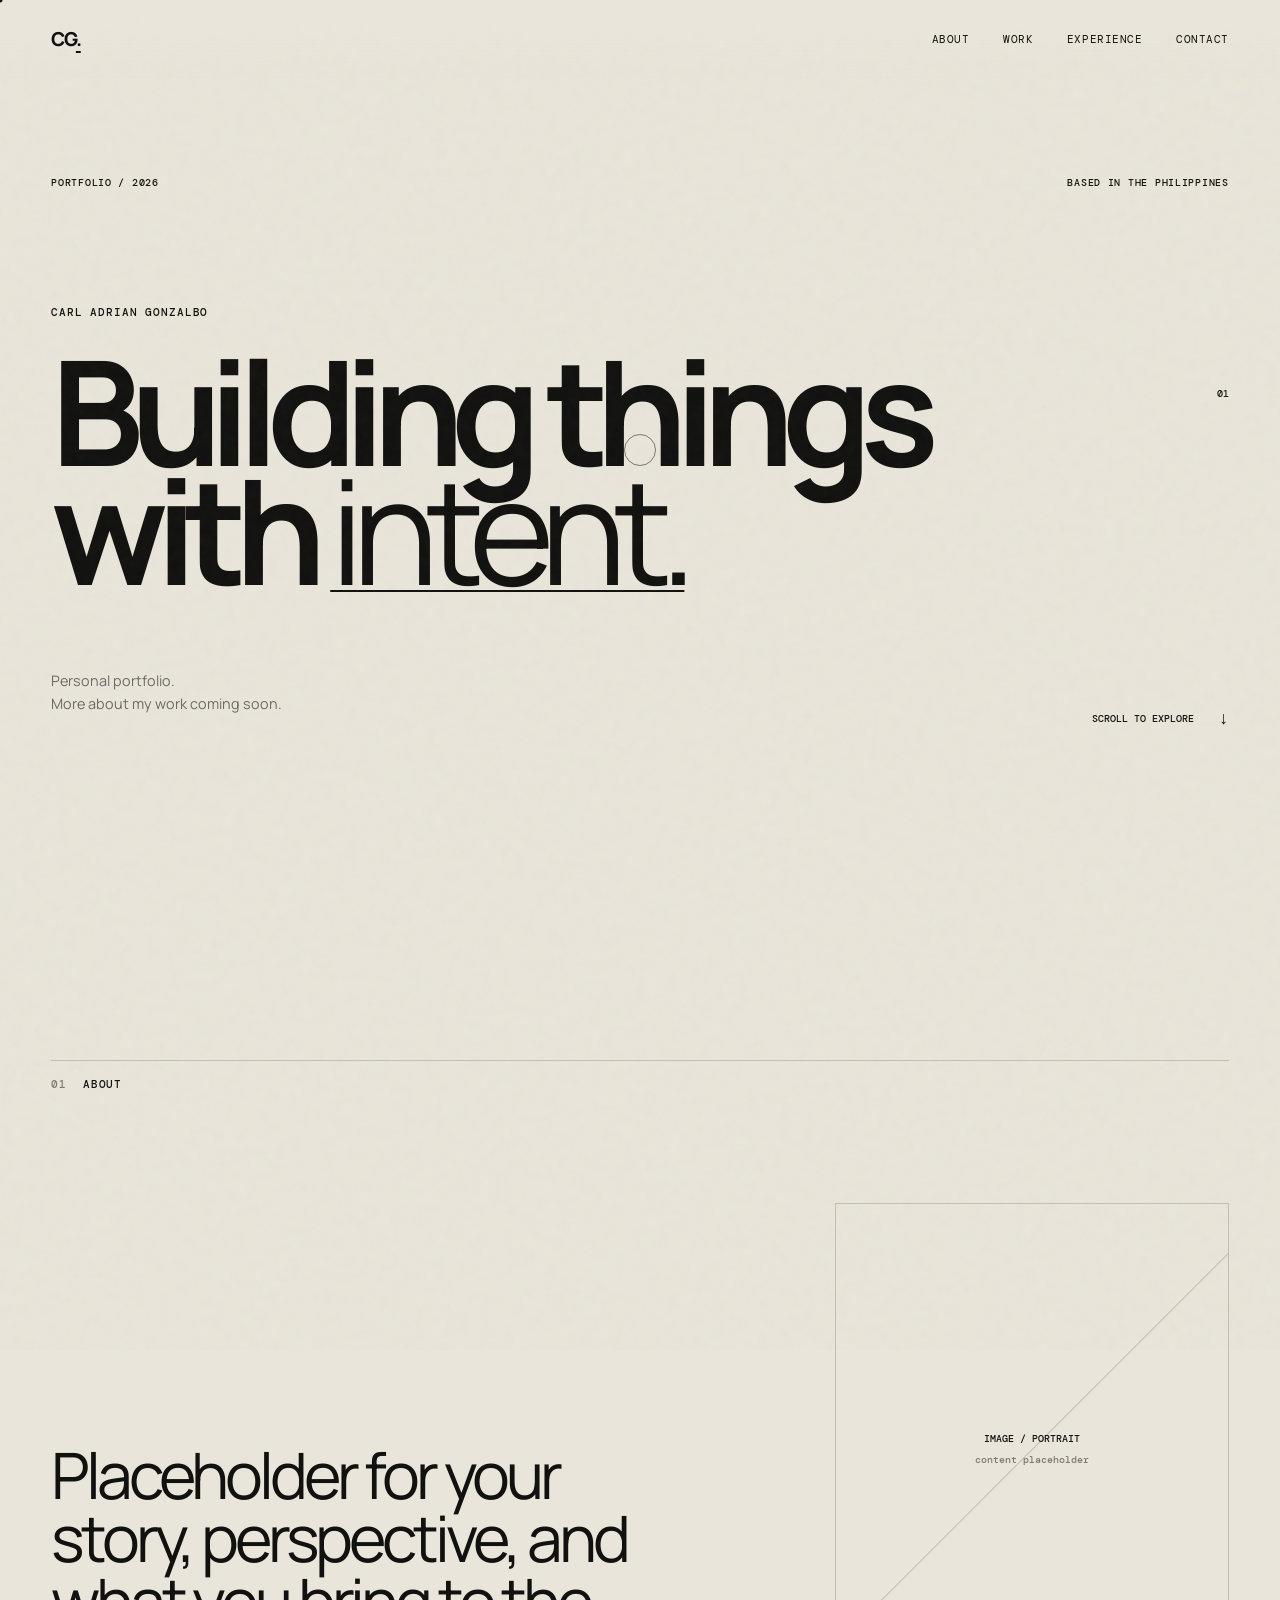
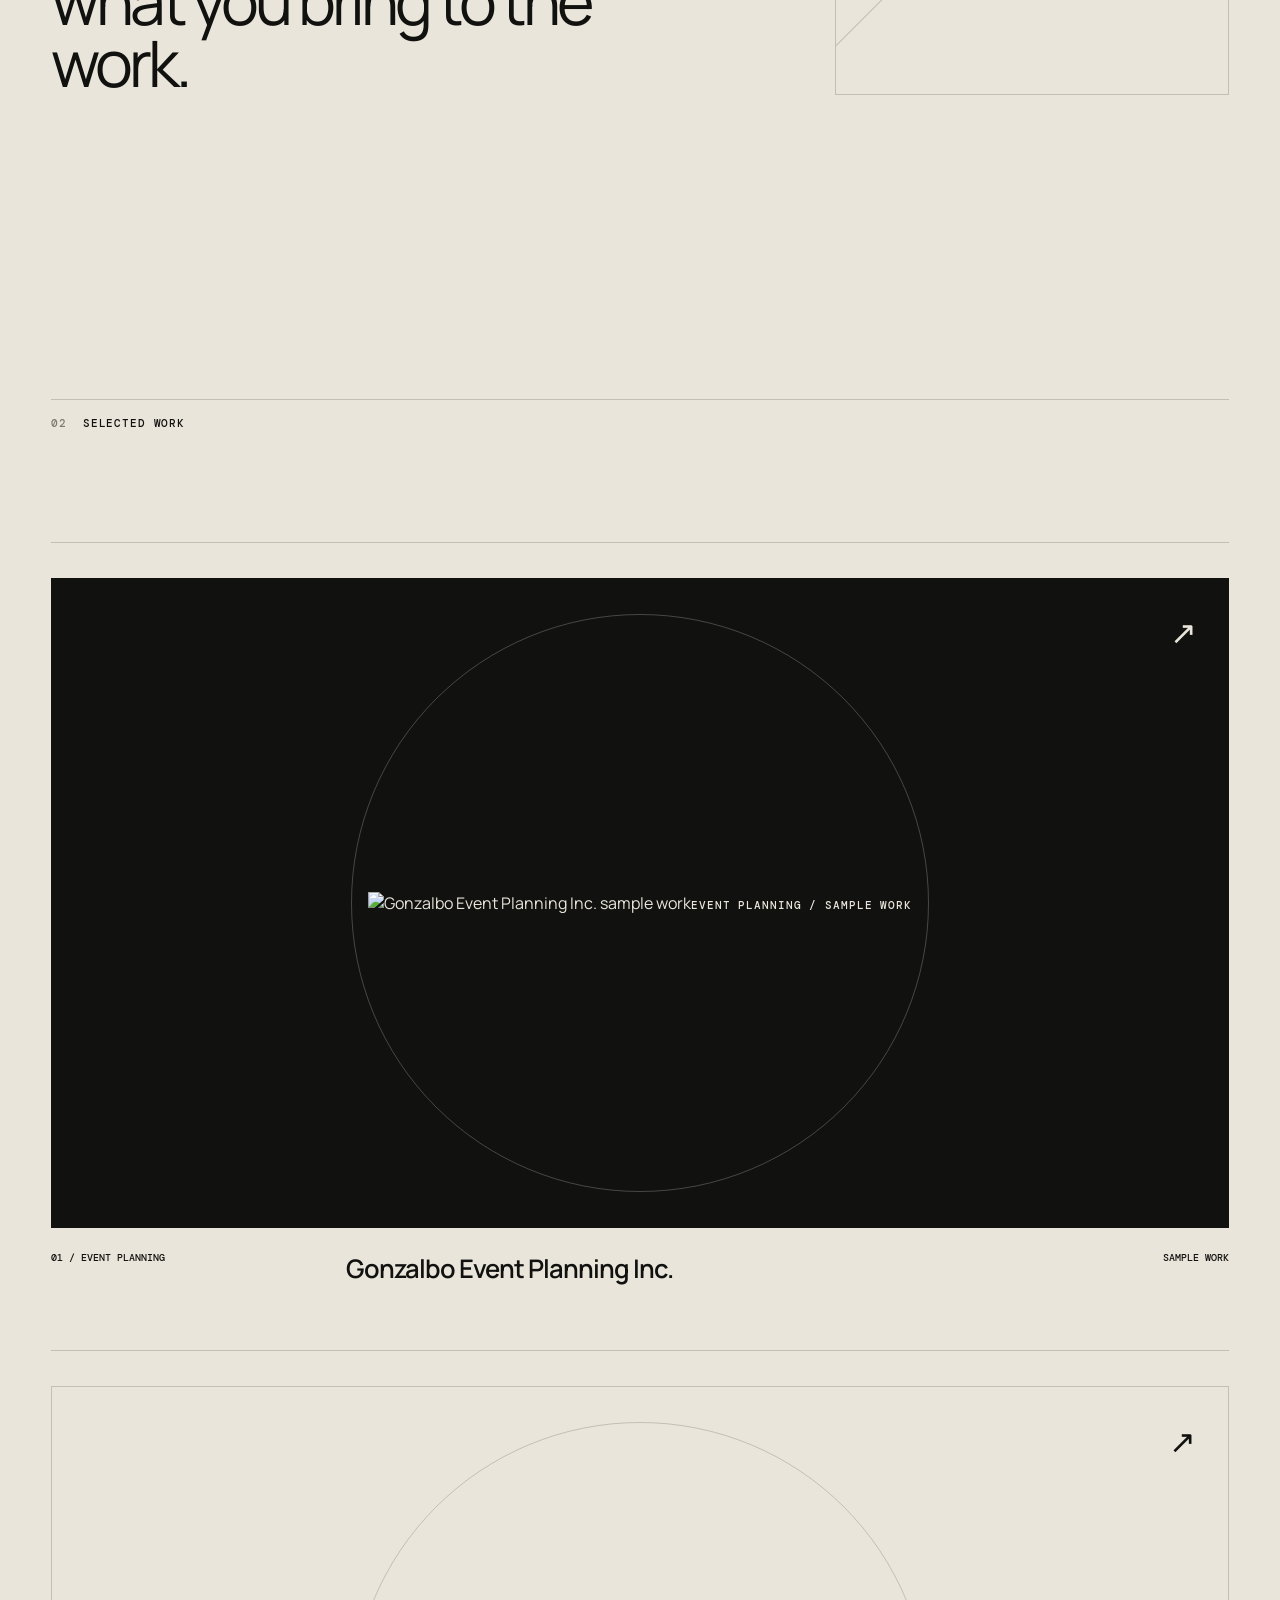
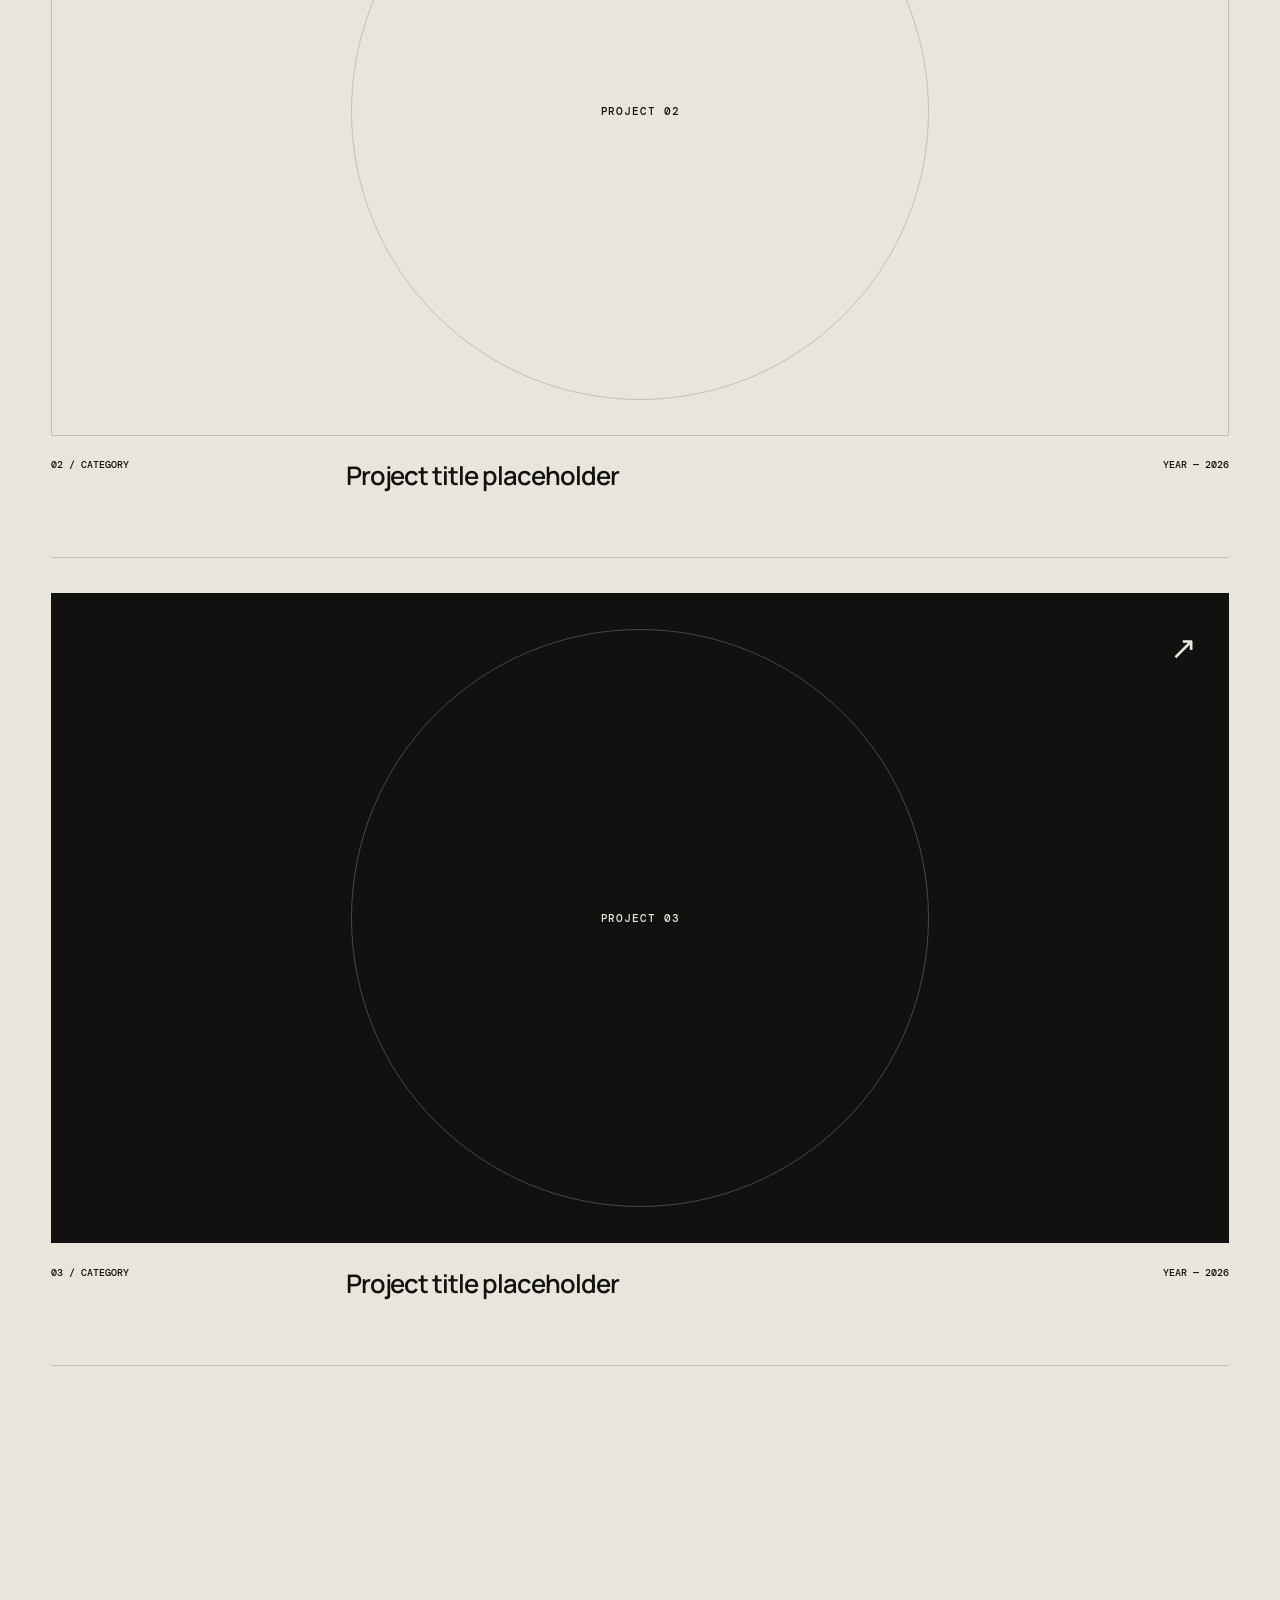
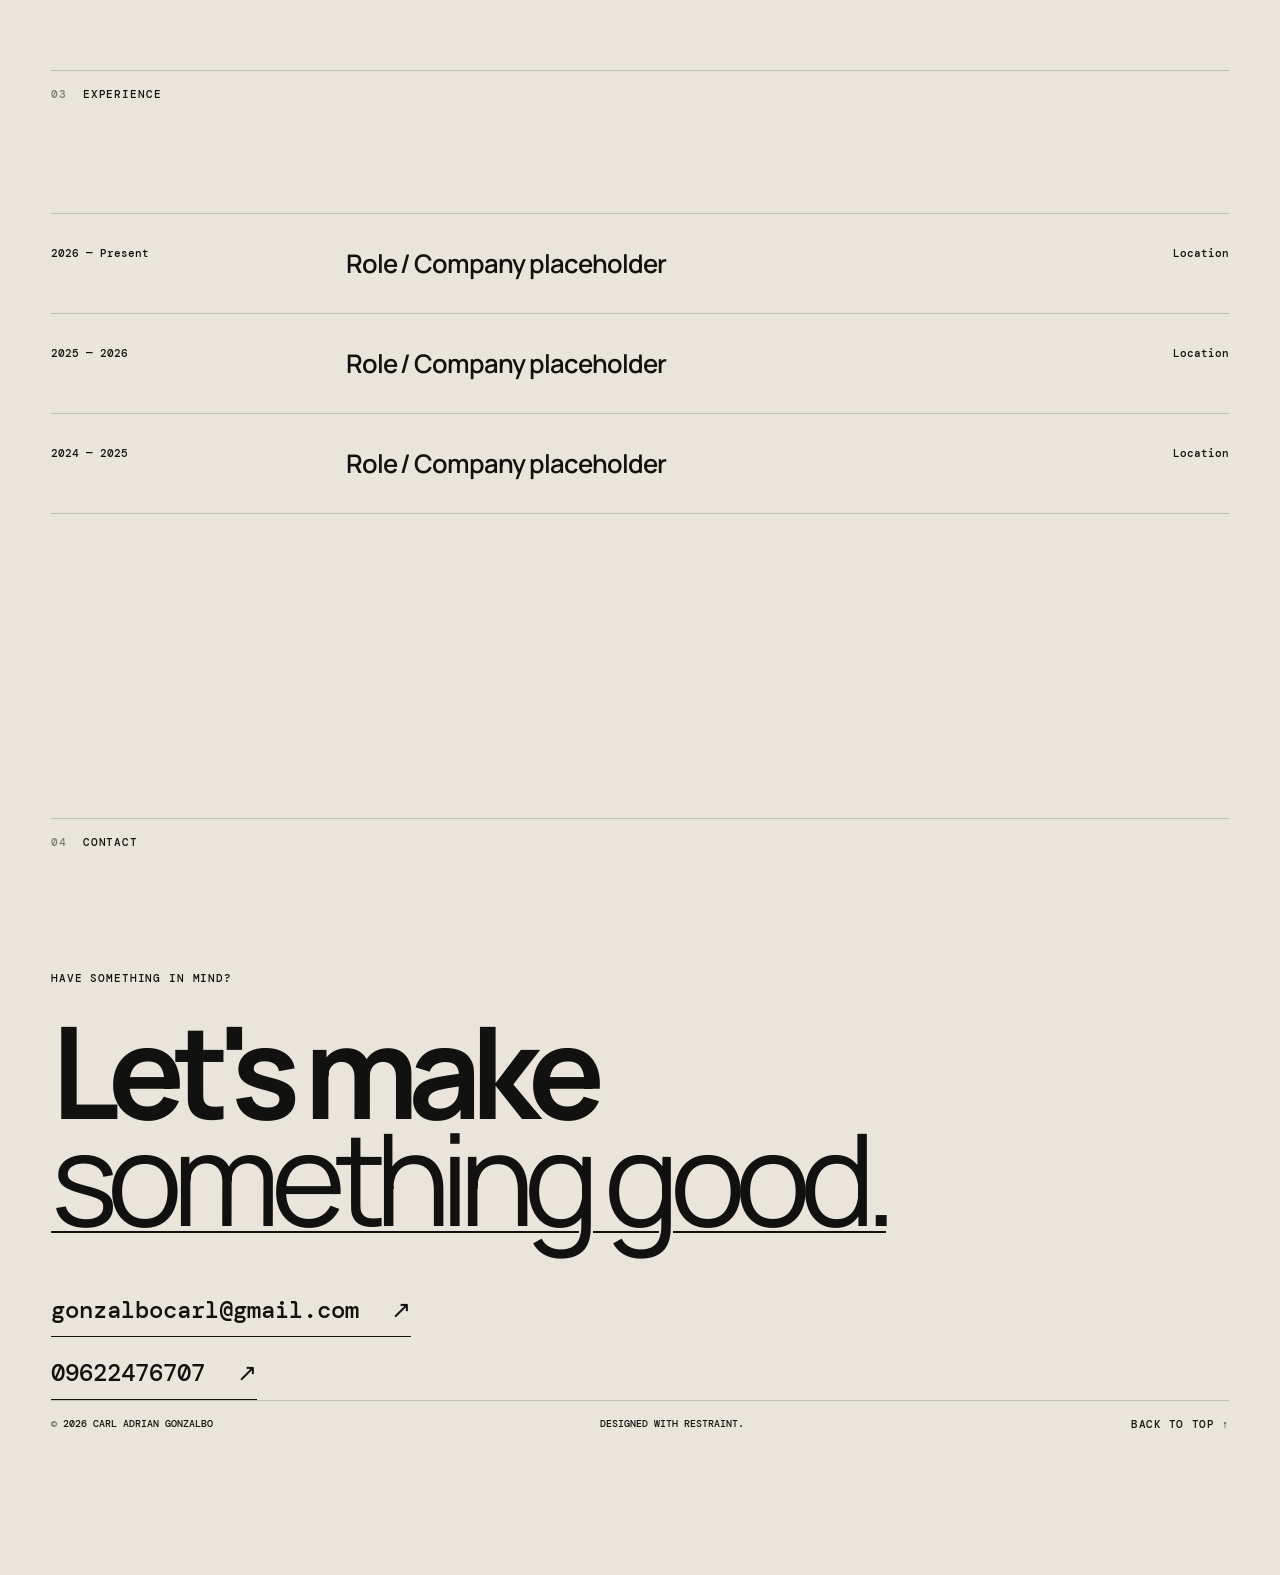
==== index.html @ 9807745d "feat: feature event planning sample in work section" ====
<!doctype html>
<html lang="en">
<head>
  <meta charset="UTF-8">
  <meta name="viewport" content="width=device-width, initial-scale=1.0">
  <meta name="description" content="Personal portfolio of Carl Adrian Gonzalbo — selected work, experience, and contact.">
  <meta name="theme-color" content="#e9e5da">
  <meta name="color-scheme" content="light">
  <link rel="icon" href="favicon.svg" type="image/svg+xml">
  <link rel="preconnect" href="https://fonts.googleapis.com">
  <link rel="preconnect" href="https://fonts.gstatic.com" crossorigin>
  <link href="https://fonts.googleapis.com/css2?family=DM+Mono:wght@400;500&family=Manrope:wght@400;500;600;700;800&display=swap" rel="stylesheet">
  <link rel="stylesheet" href="styles.css">
  <title>Portfolio — Carl Adrian Gonzalbo</title>
</head>
<body>
  <div class="noise" aria-hidden="true"></div>
  <div class="cursor-dot" aria-hidden="true"></div>
  <div class="cursor-ring" aria-hidden="true"></div>
  <header class="site-header">
    <a class="brand magnetic" href="#top" aria-label="Back to top">CG<span>.</span></a>
    <nav class="nav" aria-label="Main navigation"><a href="#about">About</a><a href="#work">Work</a><a href="#experience">Experience</a><a href="#contact">Contact</a></nav>
    <button class="menu-toggle" type="button" aria-label="Toggle navigation" aria-expanded="false"><span></span><span></span></button>
  </header>
  <main id="top">
    <section class="hero section-pad">
      <div class="hero-meta reveal"><span>Portfolio / 2026</span><span>Based in the Philippines</span></div>
      <div class="hero-copy"><p class="eyebrow reveal">Carl Adrian Gonzalbo</p><h1 class="hero-title"><span class="line reveal">Building things</span><span class="line reveal delay-1">with <em>intent.</em></span></h1><div class="hero-bottom reveal delay-2"><p class="hero-placeholder">Personal portfolio.<br>More about my work coming soon.</p><a class="scroll-cue magnetic" href="#about"><span>Scroll to explore</span><i>↓</i></a></div></div>
      <div class="hero-mark" aria-hidden="true">01</div>
    </section>
    <section id="about" class="about section-pad"><div class="section-label reveal"><span>01</span><span>About</span></div><div class="about-grid"><div class="about-statement reveal"><p>Placeholder for your story, perspective, and what you bring to the work.</p></div><div class="placeholder-frame reveal delay-1"><span>IMAGE / PORTRAIT</span><small>content placeholder</small></div></div></section>
    <section id="work" class="work section-pad">
      <div class="section-label reveal"><span>02</span><span>Selected work</span></div>
      <div class="work-list">
        <article class="project reveal"><div class="project-image project-image-photo"><img src="assets/gonzalbo-event-planning.jpg" alt="Gonzalbo Event Planning Inc. sample work" loading="lazy"><div class="project-overlay"><span>EVENT PLANNING / SAMPLE WORK</span><div class="project-arrow">↗</div></div></div><div class="project-info"><span>01 / Event planning</span><h2>Gonzalbo Event Planning Inc.</h2><span>Sample work</span></div></article>
        <article class="project reveal"><div class="project-image project-image-alt"><span>PROJECT 02</span><div class="project-arrow">↗</div></div><div class="project-info"><span>02 / Category</span><h2>Project title placeholder</h2><span>Year — 2026</span></div></article>
        <article class="project reveal"><div class="project-image"><span>PROJECT 03</span><div class="project-arrow">↗</div></div><div class="project-info"><span>03 / Category</span><h2>Project title placeholder</h2><span>Year — 2026</span></div></article>
      </div>
    </section>
    <section id="experience" class="experience section-pad"><div class="section-label reveal"><span>03</span><span>Experience</span></div><div class="experience-list"><div class="experience-row reveal"><span>2026 — Present</span><strong>Role / Company placeholder</strong><span>Location</span></div><div class="experience-row reveal"><span>2025 — 2026</span><strong>Role / Company placeholder</strong><span>Location</span></div><div class="experience-row reveal"><span>2024 — 2025</span><strong>Role / Company placeholder</strong><span>Location</span></div></div></section>
    <section id="contact" class="contact section-pad"><div class="section-label reveal"><span>04</span><span>Contact</span></div><div class="contact-inner"><p class="eyebrow reveal">Have something in mind?</p><h2 class="contact-title reveal delay-1">Let's make<br><em>something good.</em></h2><div class="contact-details reveal delay-2"><a class="contact-link magnetic" href="mailto:gonzalbocarl@gmail.com">gonzalbocarl@gmail.com <span>↗</span></a><a class="contact-phone magnetic" href="tel:+639622476707">09622476707 <span>↗</span></a></div></div><footer class="footer reveal"><span>© 2026 Carl Adrian Gonzalbo</span><span>Designed with restraint.</span><a href="#top">Back to top ↑</a></footer></section>
  </main>
  <script src="script.js"></script>
</body>
</html>
---- styles.css ----
:root{--ink:#11110f;--paper:#e9e5da;--line:rgba(17,17,15,.18);--muted:rgba(17,17,15,.58);--ease:cubic-bezier(.22,1,.36,1)}*{box-sizing:border-box}html{scroll-behavior:smooth}body{margin:0;background:var(--paper);color:var(--ink);font-family:Manrope,Arial,sans-serif;overflow-x:hidden}.noise{position:fixed;inset:-50%;z-index:10;pointer-events:none;opacity:.045;background-image:url("data:image/svg+xml,%3Csvg viewBox='0 0 180 180' xmlns='http://www.w3.org/2000/svg'%3E%3Cfilter id='n'%3E%3CfeTurbulence type='fractalNoise' baseFrequency='.9' numOctaves='4' stitchTiles='stitch'/%3E%3C/filter%3E%3Crect width='100%25' height='100%25' filter='url(%23n)' opacity='.8'/%3E%3C/svg%3E");animation:noise .18s steps(2) infinite}.cursor-dot,.cursor-ring{position:fixed;top:0;left:0;border-radius:50%;pointer-events:none;z-index:20;transform:translate(-50%,-50%)}.cursor-dot{width:5px;height:5px;background:var(--ink)}.cursor-ring{width:32px;height:32px;border:1px solid var(--ink);opacity:.5;transition:width .35s var(--ease),height .35s var(--ease),opacity .35s}.cursor-ring.is-hover{width:58px;height:58px;opacity:.8}.site-header{position:fixed;top:0;left:0;right:0;height:78px;padding:0 4vw;display:flex;align-items:center;justify-content:space-between;z-index:15;background:linear-gradient(var(--paper),transparent)}.brand{font-size:1.2rem;font-weight:800;letter-spacing:-.06em;color:var(--ink);text-decoration:none}.brand span,em{font-style:normal;color:var(--ink);text-decoration:underline;text-decoration-thickness:2px;text-underline-offset:5px}.nav{display:flex;gap:2.1rem}.nav a,.footer a{font-family:'DM Mono',monospace;font-size:.68rem;text-transform:uppercase;letter-spacing:.05em;color:var(--ink);text-decoration:none;position:relative}.nav a:after{content:"";position:absolute;left:0;bottom:-6px;width:100%;height:1px;background:var(--ink);transform:scaleX(0);transform-origin:right;transition:transform .45s var(--ease)}.nav a:hover:after{transform:scaleX(1);transform-origin:left}.menu-toggle{display:none;background:none;border:0}.section-pad{padding:10rem 4vw 9rem;position:relative}.hero{min-height:100svh;padding-top:11rem;display:flex;flex-direction:column;justify-content:space-between}.hero-meta{display:flex;justify-content:space-between;font:500 .65rem 'DM Mono',monospace;text-transform:uppercase;letter-spacing:.07em}.hero-copy{margin:auto 0 3vh}.eyebrow,.section-label{font:500 .67rem 'DM Mono',monospace;text-transform:uppercase;letter-spacing:.08em}.hero-title{font-size:clamp(4.5rem,11.4vw,12.5rem);line-height:.82;letter-spacing:-.085em;margin:2rem 0 4rem;font-weight:700}.hero-title .line{display:block}.hero-title em,.contact-title em{font-weight:400}.hero-bottom{display:flex;justify-content:space-between;align-items:end}.hero-placeholder{font-size:.9rem;line-height:1.6;color:var(--muted)}.scroll-cue{display:flex;gap:1.5rem;align-items:center;color:var(--ink);text-decoration:none;font:500 .65rem 'DM Mono',monospace;text-transform:uppercase}.scroll-cue i{font-style:normal;font-size:1.1rem;transition:transform .4s var(--ease)}.scroll-cue:hover i{transform:translateY(5px)}.hero-mark{position:absolute;right:4vw;top:43%;font:500 .65rem 'DM Mono',monospace}.section-label{display:flex;gap:1rem;border-top:1px solid var(--line);padding-top:1rem;margin-bottom:7rem}.section-label span:first-child{opacity:.5}.about-grid{display:grid;grid-template-columns:1.25fr .75fr;gap:10vw;align-items:end}.about-statement p{font-size:clamp(2.2rem,5vw,5.8rem);line-height:.98;letter-spacing:-.065em;max-width:900px;margin:0}.placeholder-frame{aspect-ratio:4/5;border:1px solid var(--line);display:flex;flex-direction:column;align-items:center;justify-content:center;position:relative;overflow:hidden}.placeholder-frame:before{content:"";position:absolute;width:160%;height:1px;background:var(--line);transform:rotate(-45deg)}.placeholder-frame span,.placeholder-frame small{font:500 .65rem 'DM Mono',monospace;z-index:1}.placeholder-frame small{margin-top:.5rem;opacity:.5}.work-list{border-top:1px solid var(--line)}.project{border-bottom:1px solid var(--line);padding:2.2rem 0 4rem}.project-image{height:min(55vw,650px);background:var(--ink);color:var(--paper);display:flex;align-items:center;justify-content:center;position:relative;overflow:hidden;transition:transform .7s var(--ease)}.project-image:before{content:"";position:absolute;width:45vw;height:45vw;border:1px solid rgba(233,229,218,.25);border-radius:50%;transition:transform 1s var(--ease)}.project:hover .project-image:before{transform:scale(1.25) rotate(20deg)}.project:hover .project-image{transform:scale(.985)}.project-image-alt{background:var(--paper);color:var(--ink);border:1px solid var(--line)}.project-image-alt:before{border-color:var(--line)}.project-image span{font:500 .7rem 'DM Mono',monospace;letter-spacing:.08em;z-index:1}.project-arrow{position:absolute;right:2rem;top:2rem;font-size:2rem;transition:transform .5s var(--ease)}.project:hover .project-arrow{transform:translate(5px,-5px)}.project-info{display:grid;grid-template-columns:1fr 2fr 1fr;padding-top:1.4rem;font:500 .65rem 'DM Mono',monospace;text-transform:uppercase}.project-info h2{font:600 clamp(1.1rem,2vw,1.7rem) Manrope;margin:0;letter-spacing:-.04em;text-transform:none}.project-info span:last-child{text-align:right}.experience-list{border-top:1px solid var(--line)}.experience-row{display:grid;grid-template-columns:1fr 2fr 1fr;padding:2rem 0;border-bottom:1px solid var(--line);font:500 .7rem 'DM Mono',monospace;transition:padding .5s var(--ease)}.experience-row:hover{padding-left:1rem;padding-right:1rem}.experience-row strong{font:600 clamp(1.1rem,2vw,1.6rem) Manrope;letter-spacing:-.04em}.experience-row span:last-child{text-align:right}.contact{min-height:90svh;display:flex;flex-direction:column}.contact-inner{margin:auto 0}.contact-title{font-size:clamp(4rem,10vw,11rem);line-height:.83;letter-spacing:-.085em;margin:2rem 0 4rem}.contact-details{display:flex;flex-direction:column;align-items:flex-start;gap:1.25rem}.contact-link,.contact-phone{font:500 clamp(1rem,2vw,1.5rem) 'DM Mono',monospace;color:var(--ink);text-decoration:none;border-bottom:1px solid var(--ink);padding-bottom:.7rem;display:inline-flex;gap:2rem}.contact-link span,.contact-phone span{transition:transform .4s var(--ease)}.contact-link:hover span,.contact-phone:hover span{transform:translate(6px,-6px)}.footer{border-top:1px solid var(--line);margin-top:auto;padding-top:1rem;display:flex;justify-content:space-between;font:500 .62rem 'DM Mono',monospace;text-transform:uppercase}.reveal{opacity:0;transform:translateY(28px);transition:opacity .9s var(--ease),transform .9s var(--ease)}.reveal.visible{opacity:1;transform:none}.delay-1{transition-delay:.12s}.delay-2{transition-delay:.22s}.magnetic{transition:transform .25s var(--ease)}@keyframes noise{0%{transform:translate(0,0)}25%{transform:translate(2%, -1%)}50%{transform:translate(-1%,2%)}75%{transform:translate(1%,1%)}100%{transform:translate(-2%,-1%)}}@media(max-width:700px){.site-header{height:68px;padding:0 5vw}.nav{display:none;position:absolute;top:68px;left:0;right:0;padding:1.5rem 5vw 2rem;background:var(--paper);border-bottom:1px solid var(--line);flex-direction:column;gap:1.3rem}.nav.open{display:flex}.menu-toggle{display:flex;flex-direction:column;gap:5px}.menu-toggle span{display:block;width:22px;height:1px;background:var(--ink)}.section-pad{padding:7rem 5vw}.hero{padding-top:8rem}.hero-meta span:last-child{display:none}.hero-title{font-size:clamp(3.8rem,17vw,7rem);margin:1.7rem 0 3rem}.hero-bottom{align-items:start;gap:2rem;flex-direction:column}.scroll-cue{margin-top:1rem}.about-grid{grid-template-columns:1fr;gap:3rem}.about-statement p{font-size:clamp(2.2rem,11vw,4rem)}.placeholder-frame{max-width:70%;margin-left:auto}.section-label{margin-bottom:4rem}.project-image{height:65vw}.project-info{grid-template-columns:1fr 1fr;gap:.8rem}.project-info h2{grid-column:1/-1;grid-row:1}.project-info span:first-child{grid-row:2}.project-info span:last-child{grid-row:2}.experience-row{grid-template-columns:1fr;gap:.8rem}.experience-row span:last-child{text-align:left}.contact-title{font-size:clamp(3.7rem,16vw,7rem)}.footer{gap:1rem;flex-wrap:wrap}.footer span:nth-child(2){display:none}.cursor-dot,.cursor-ring{display:none}}@media(prefers-reduced-motion:reduce){html{scroll-behavior:auto}.noise{animation:none}.reveal{transition:none}.project-image,.project-image:before,.project-arrow{transition:none}}
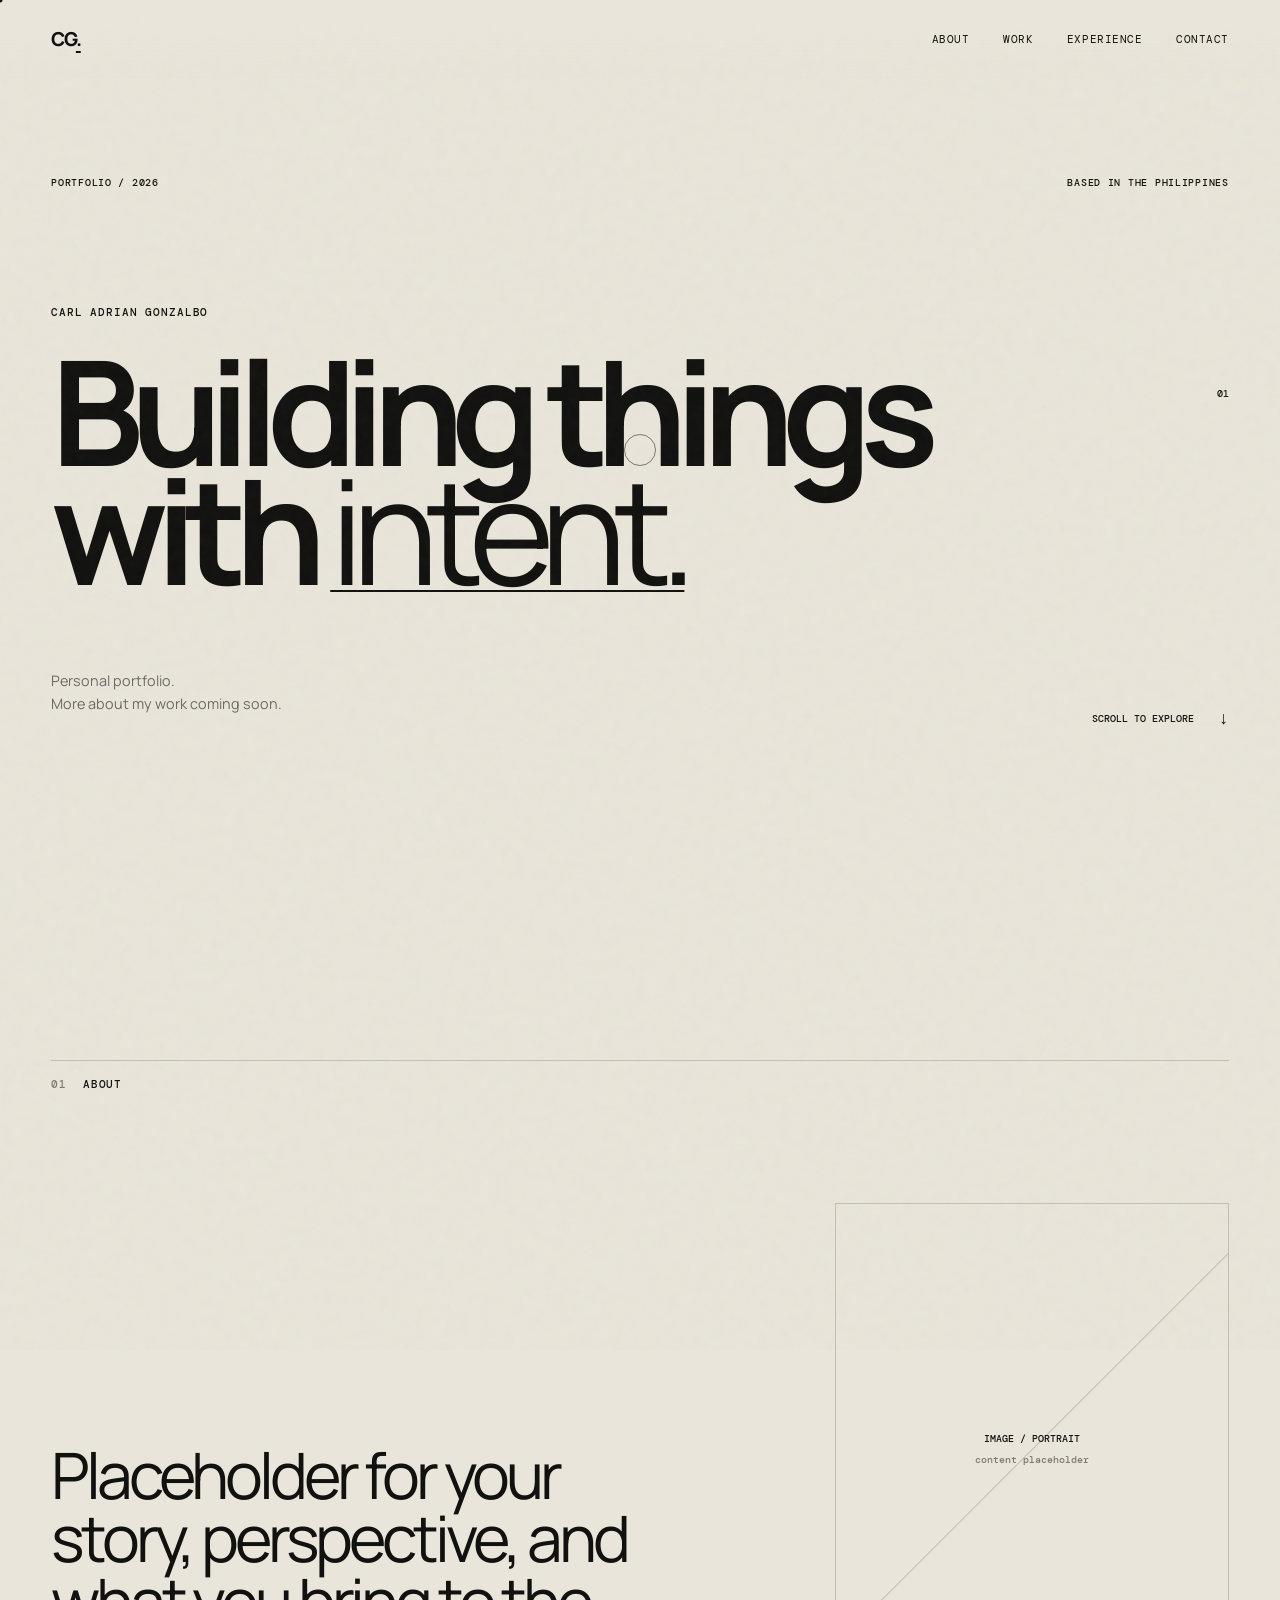
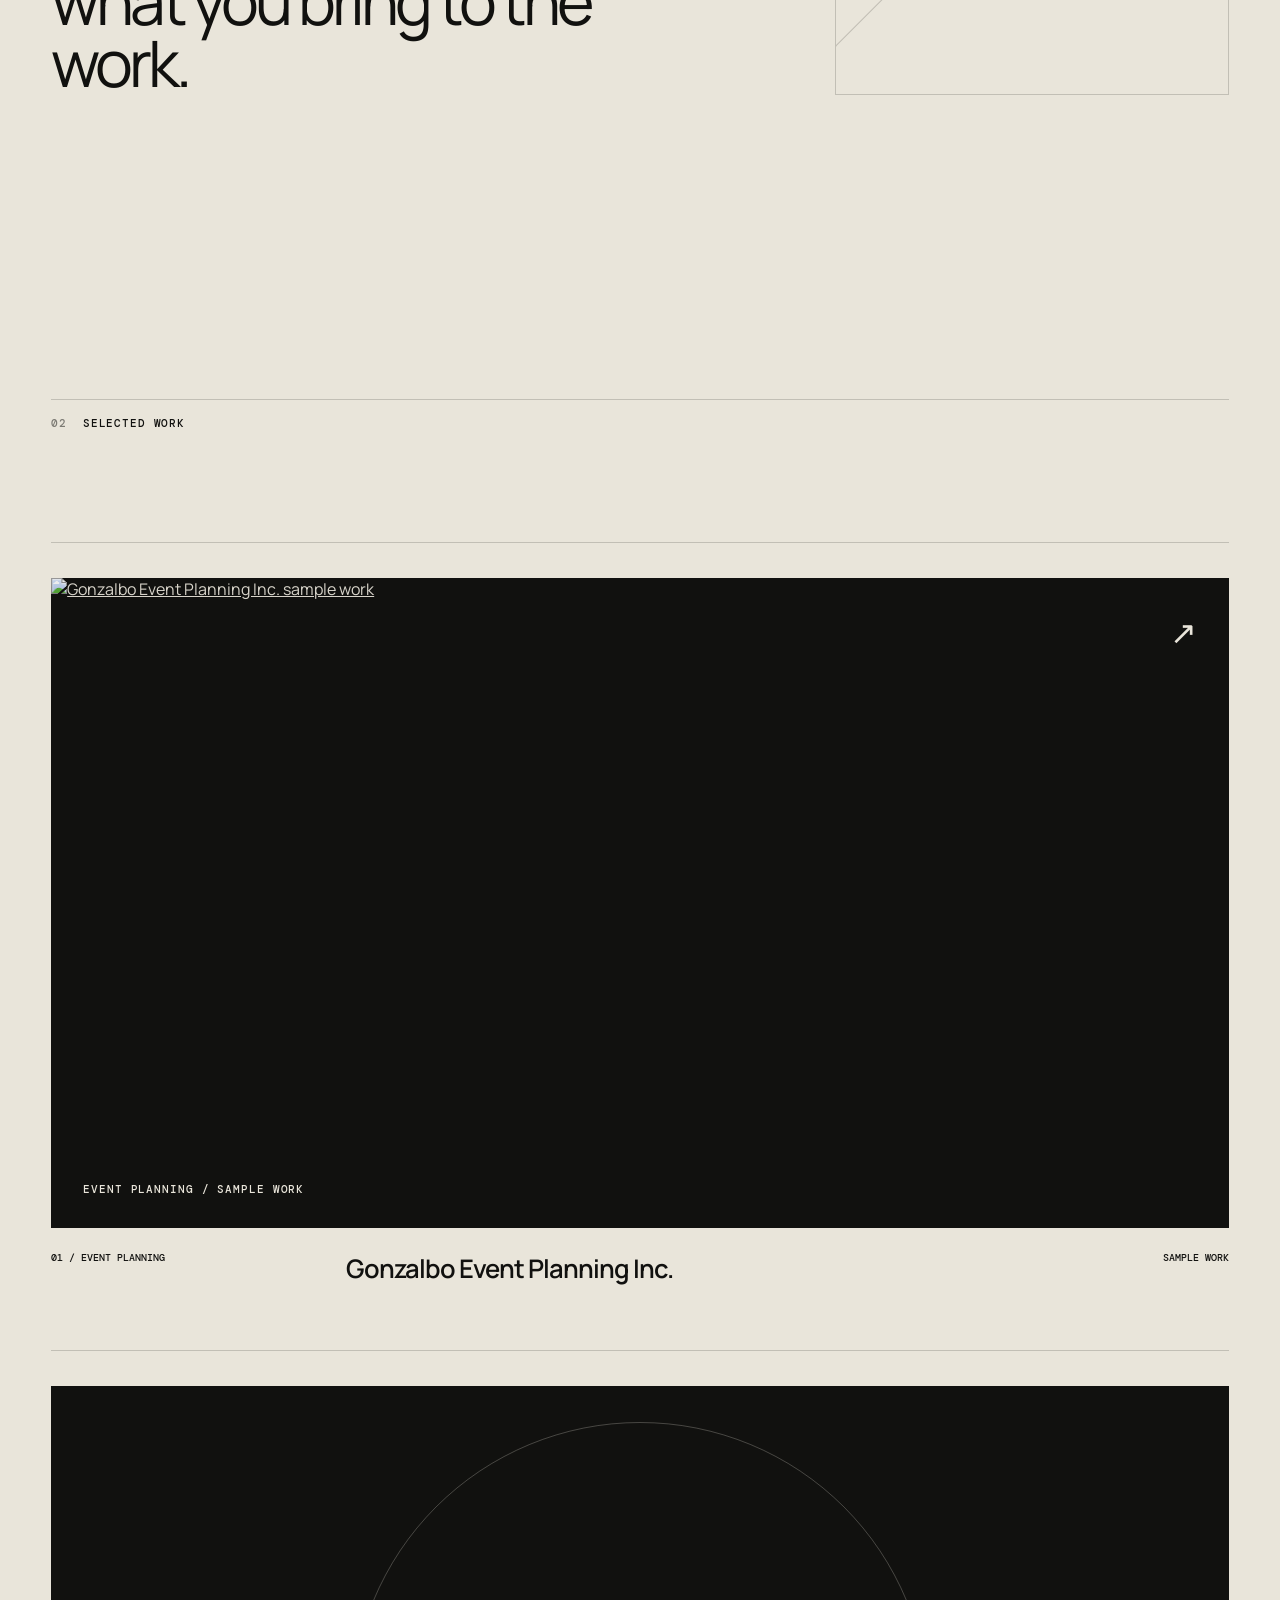
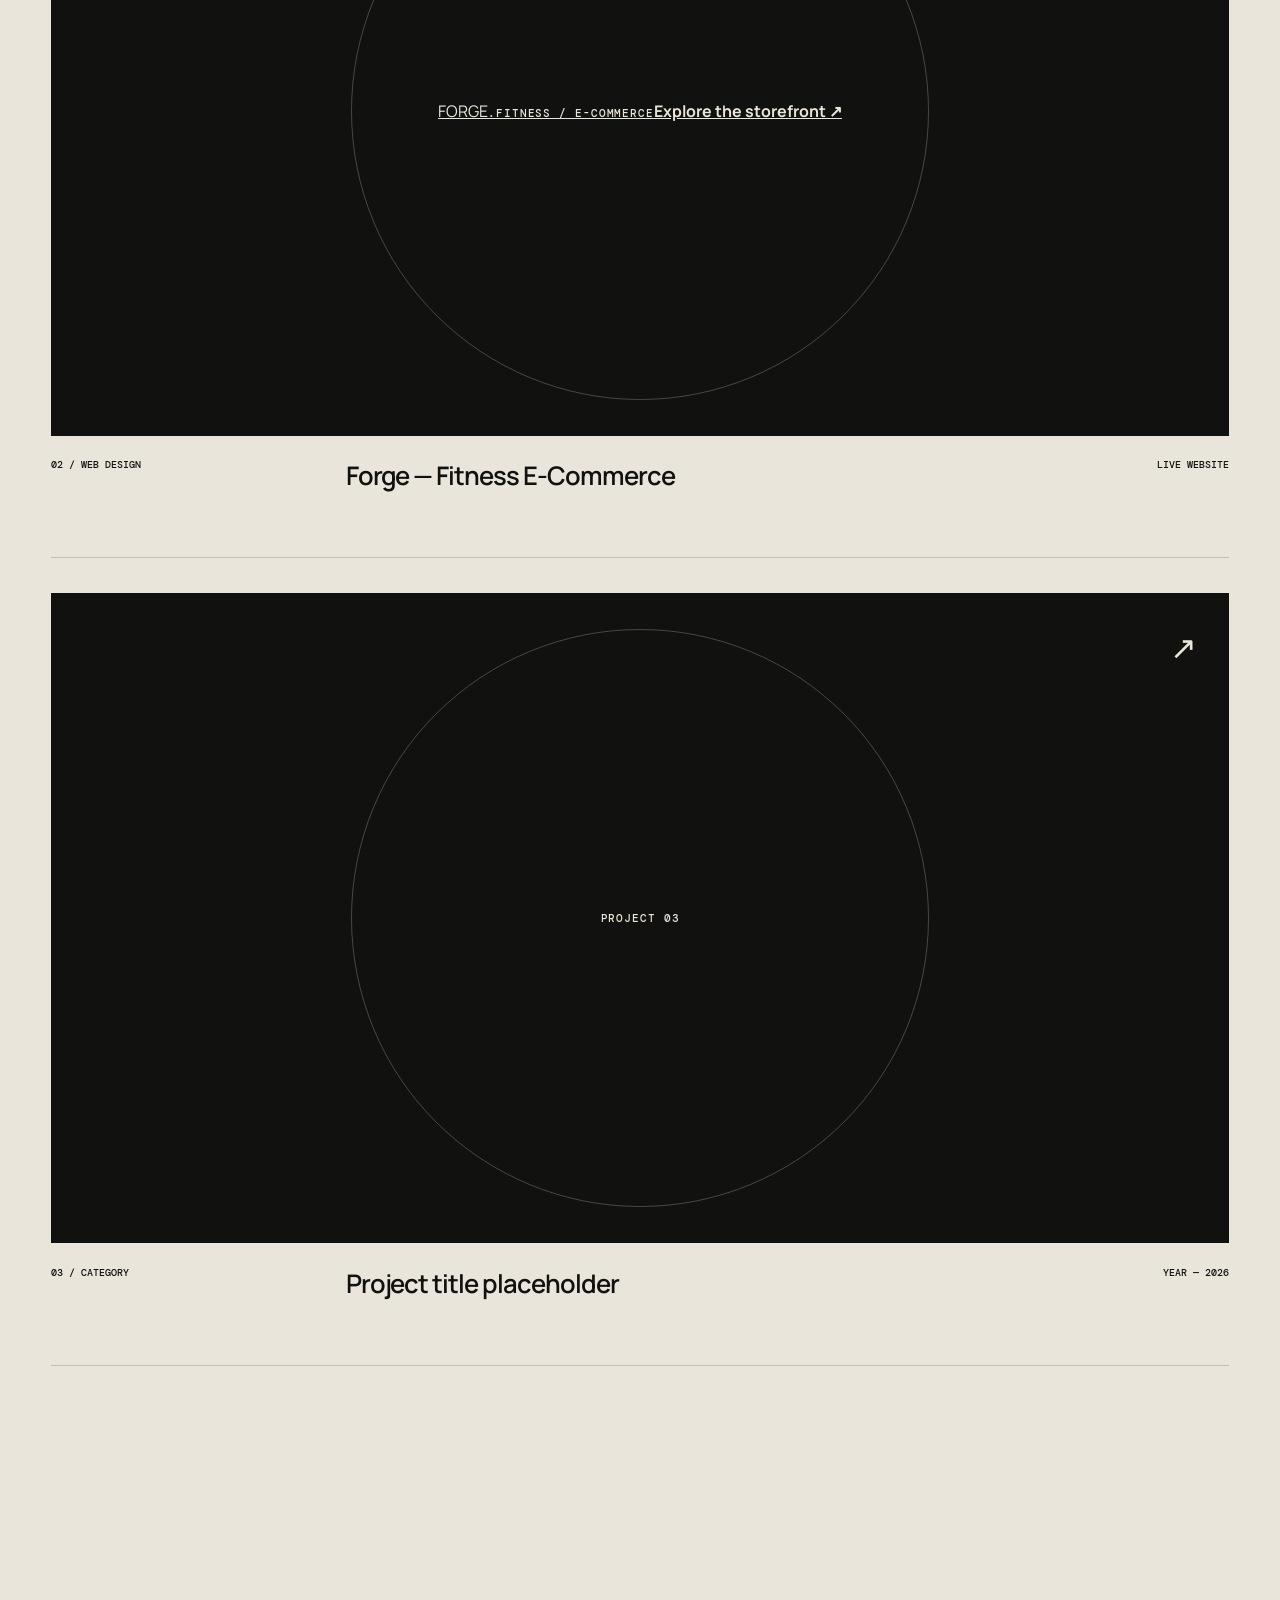
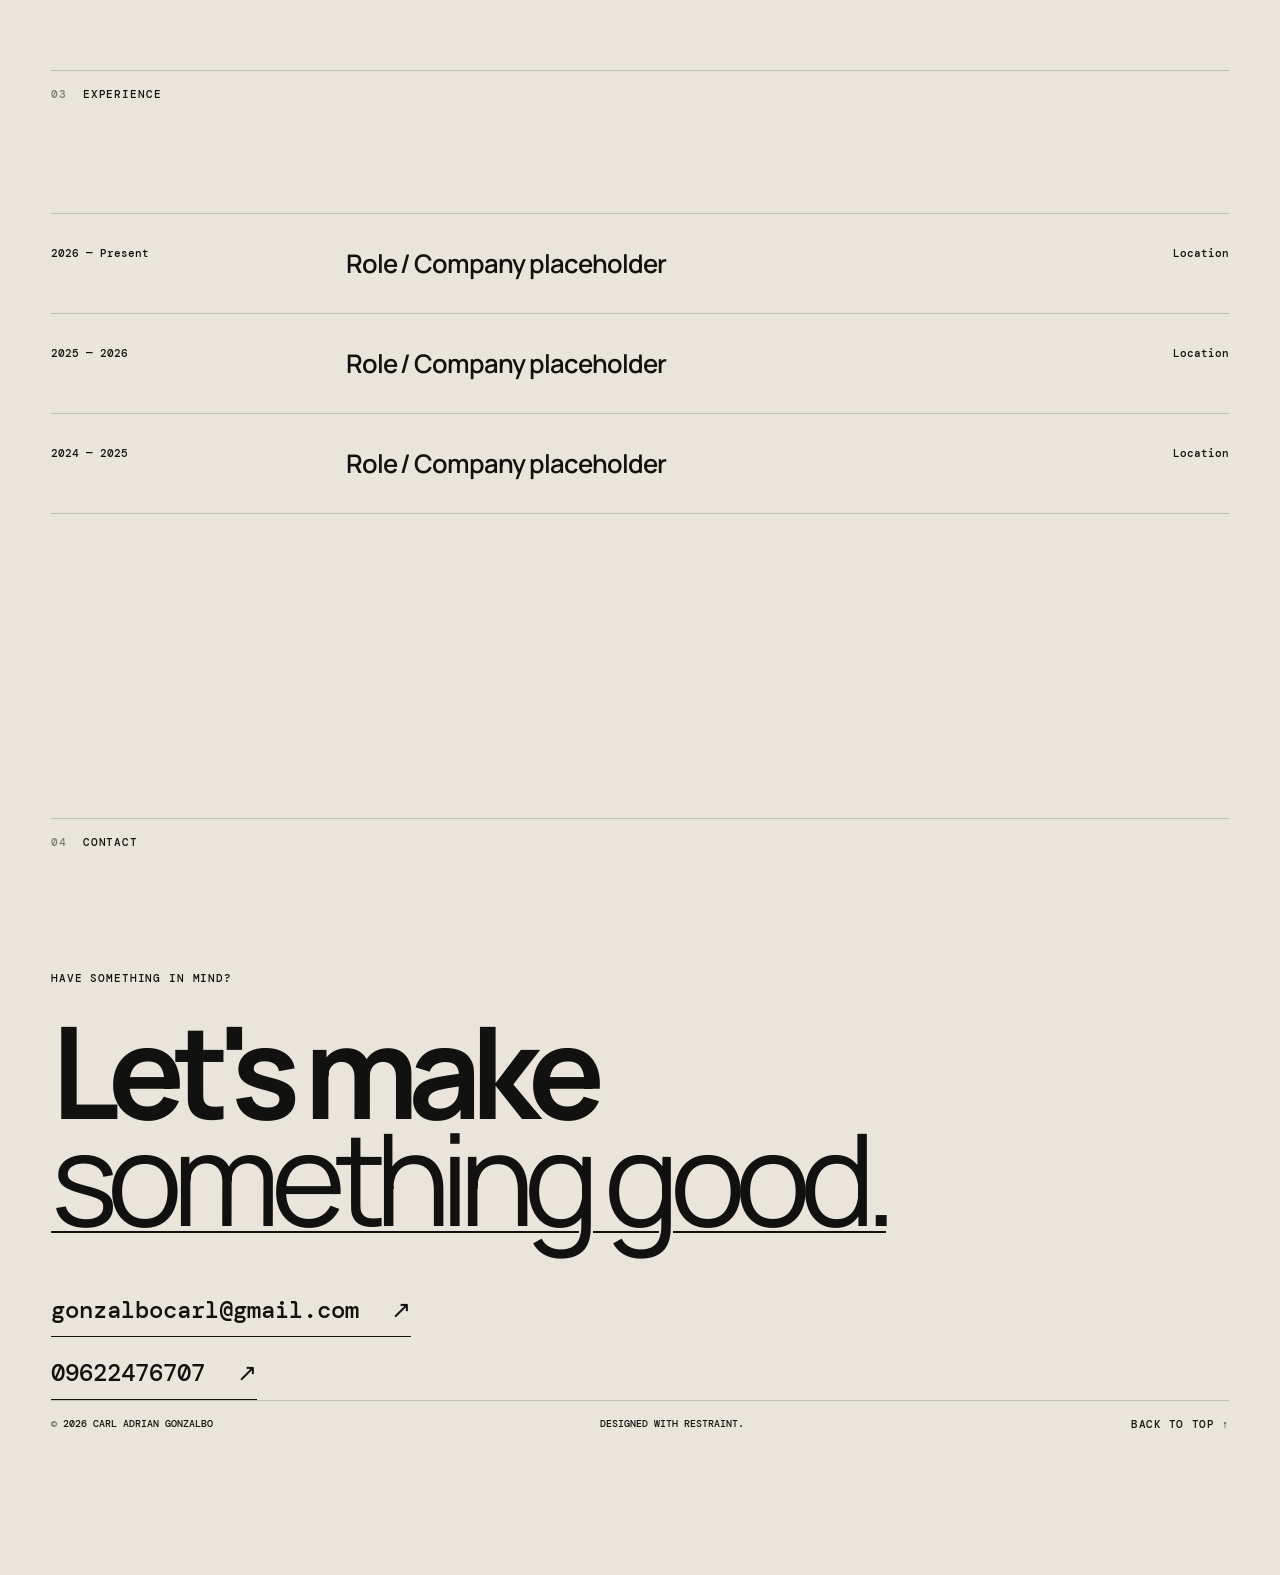
==== commit c4873f1e: "feat: add Forge web design portfolio sample" ====
--- a/index.html
+++ b/index.html
@@ -32,8 +32,8 @@
     <section id="work" class="work section-pad">
       <div class="section-label reveal"><span>02</span><span>Selected work</span></div>
       <div class="work-list">
-        <article class="project reveal"><div class="project-image project-image-photo"><img src="assets/gonzalbo-event-planning.jpg" alt="Gonzalbo Event Planning Inc. sample work" loading="lazy"><div class="project-overlay"><span>EVENT PLANNING / SAMPLE WORK</span><div class="project-arrow">↗</div></div></div><div class="project-info"><span>01 / Event planning</span><h2>Gonzalbo Event Planning Inc.</h2><span>Sample work</span></div></article>
-        <article class="project reveal"><div class="project-image project-image-alt"><span>PROJECT 02</span><div class="project-arrow">↗</div></div><div class="project-info"><span>02 / Category</span><h2>Project title placeholder</h2><span>Year — 2026</span></div></article>
+        <article class="project reveal"><a class="project-image project-image-photo" href="https://forge-five-self.vercel.app/#shop" target="_blank" rel="noopener noreferrer" aria-label="Open Forge fitness e-commerce website"><img src="assets/gonzalbo-event-planning.jpg" alt="Gonzalbo Event Planning Inc. sample work" loading="lazy"><div class="project-overlay"><span>EVENT PLANNING / SAMPLE WORK</span><div class="project-arrow">↗</div></div></a><div class="project-info"><span>01 / Event planning</span><h2>Gonzalbo Event Planning Inc.</h2><span>Sample work</span></div></article>
+        <article class="project reveal"><a class="project-image project-image-forge" href="https://forge-five-self.vercel.app/#shop" target="_blank" rel="noopener noreferrer" aria-label="Open Forge fitness e-commerce website"><div class="forge-wordmark">FORGE<span>.</span></div><div class="forge-ui"><span>FITNESS / E-COMMERCE</span><strong>Explore the storefront ↗</strong></div></a><div class="project-info"><span>02 / Web design</span><h2>Forge — Fitness E-Commerce</h2><span>Live website</span></div></article>
         <article class="project reveal"><div class="project-image"><span>PROJECT 03</span><div class="project-arrow">↗</div></div><div class="project-info"><span>03 / Category</span><h2>Project title placeholder</h2><span>Year — 2026</span></div></article>
       </div>
     </section>
--- a/styles.css
+++ b/styles.css
@@ -1 +1 @@
-:root{--ink:#11110f;--paper:#e9e5da;--line:rgba(17,17,15,.18);--muted:rgba(17,17,15,.58);--ease:cubic-bezier(.22,1,.36,1)}*{box-sizing:border-box}html{scroll-behavior:smooth}body{margin:0;background:var(--paper);color:var(--ink);font-family:Manrope,Arial,sans-serif;overflow-x:hidden}.noise{position:fixed;inset:-50%;z-index:10;pointer-events:none;opacity:.045;background-image:url("data:image/svg+xml,%3Csvg viewBox='0 0 180 180' xmlns='http://www.w3.org/2000/svg'%3E%3Cfilter id='n'%3E%3CfeTurbulence type='fractalNoise' baseFrequency='.9' numOctaves='4' stitchTiles='stitch'/%3E%3C/filter%3E%3Crect width='100%25' height='100%25' filter='url(%23n)' opacity='.8'/%3E%3C/svg%3E");animation:noise .18s steps(2) infinite}.cursor-dot,.cursor-ring{position:fixed;top:0;left:0;border-radius:50%;pointer-events:none;z-index:20;transform:translate(-50%,-50%)}.cursor-dot{width:5px;height:5px;background:var(--ink)}.cursor-ring{width:32px;height:32px;border:1px solid var(--ink);opacity:.5;transition:width .35s var(--ease),height .35s var(--ease),opacity .35s}.cursor-ring.is-hover{width:58px;height:58px;opacity:.8}.site-header{position:fixed;top:0;left:0;right:0;height:78px;padding:0 4vw;display:flex;align-items:center;justify-content:space-between;z-index:15;background:linear-gradient(var(--paper),transparent)}.brand{font-size:1.2rem;font-weight:800;letter-spacing:-.06em;color:var(--ink);text-decoration:none}.brand span,em{font-style:normal;color:var(--ink);text-decoration:underline;text-decoration-thickness:2px;text-underline-offset:5px}.nav{display:flex;gap:2.1rem}.nav a,.footer a{font-family:'DM Mono',monospace;font-size:.68rem;text-transform:uppercase;letter-spacing:.05em;color:var(--ink);text-decoration:none;position:relative}.nav a:after{content:"";position:absolute;left:0;bottom:-6px;width:100%;height:1px;background:var(--ink);transform:scaleX(0);transform-origin:right;transition:transform .45s var(--ease)}.nav a:hover:after{transform:scaleX(1);transform-origin:left}.menu-toggle{display:none;background:none;border:0}.section-pad{padding:10rem 4vw 9rem;position:relative}.hero{min-height:100svh;padding-top:11rem;display:flex;flex-direction:column;justify-content:space-between}.hero-meta{display:flex;justify-content:space-between;font:500 .65rem 'DM Mono',monospace;text-transform:uppercase;letter-spacing:.07em}.hero-copy{margin:auto 0 3vh}.eyebrow,.section-label{font:500 .67rem 'DM Mono',monospace;text-transform:uppercase;letter-spacing:.08em}.hero-title{font-size:clamp(4.5rem,11.4vw,12.5rem);line-height:.82;letter-spacing:-.085em;margin:2rem 0 4rem;font-weight:700}.hero-title .line{display:block}.hero-title em,.contact-title em{font-weight:400}.hero-bottom{display:flex;justify-content:space-between;align-items:end}.hero-placeholder{font-size:.9rem;line-height:1.6;color:var(--muted)}.scroll-cue{display:flex;gap:1.5rem;align-items:center;color:var(--ink);text-decoration:none;font:500 .65rem 'DM Mono',monospace;text-transform:uppercase}.scroll-cue i{font-style:normal;font-size:1.1rem;transition:transform .4s var(--ease)}.scroll-cue:hover i{transform:translateY(5px)}.hero-mark{position:absolute;right:4vw;top:43%;font:500 .65rem 'DM Mono',monospace}.section-label{display:flex;gap:1rem;border-top:1px solid var(--line);padding-top:1rem;margin-bottom:7rem}.section-label span:first-child{opacity:.5}.about-grid{display:grid;grid-template-columns:1.25fr .75fr;gap:10vw;align-items:end}.about-statement p{font-size:clamp(2.2rem,5vw,5.8rem);line-height:.98;letter-spacing:-.065em;max-width:900px;margin:0}.placeholder-frame{aspect-ratio:4/5;border:1px solid var(--line);display:flex;flex-direction:column;align-items:center;justify-content:center;position:relative;overflow:hidden}.placeholder-frame:before{content:"";position:absolute;width:160%;height:1px;background:var(--line);transform:rotate(-45deg)}.placeholder-frame span,.placeholder-frame small{font:500 .65rem 'DM Mono',monospace;z-index:1}.placeholder-frame small{margin-top:.5rem;opacity:.5}.work-list{border-top:1px solid var(--line)}.project{border-bottom:1px solid var(--line);padding:2.2rem 0 4rem}.project-image{height:min(55vw,650px);background:var(--ink);color:var(--paper);display:flex;align-items:center;justify-content:center;position:relative;overflow:hidden;transition:transform .7s var(--ease)}.project-image:before{content:"";position:absolute;width:45vw;height:45vw;border:1px solid rgba(233,229,218,.25);border-radius:50%;transition:transform 1s var(--ease)}.project:hover .project-image:before{transform:scale(1.25) rotate(20deg)}.project:hover .project-image{transform:scale(.985)}.project-image-alt{background:var(--paper);color:var(--ink);border:1px solid var(--line)}.project-image-alt:before{border-color:var(--line)}.project-image span{font:500 .7rem 'DM Mono',monospace;letter-spacing:.08em;z-index:1}.project-arrow{position:absolute;right:2rem;top:2rem;font-size:2rem;transition:transform .5s var(--ease)}.project:hover .project-arrow{transform:translate(5px,-5px)}.project-info{display:grid;grid-template-columns:1fr 2fr 1fr;padding-top:1.4rem;font:500 .65rem 'DM Mono',monospace;text-transform:uppercase}.project-info h2{font:600 clamp(1.1rem,2vw,1.7rem) Manrope;margin:0;letter-spacing:-.04em;text-transform:none}.project-info span:last-child{text-align:right}.experience-list{border-top:1px solid var(--line)}.experience-row{display:grid;grid-template-columns:1fr 2fr 1fr;padding:2rem 0;border-bottom:1px solid var(--line);font:500 .7rem 'DM Mono',monospace;transition:padding .5s var(--ease)}.experience-row:hover{padding-left:1rem;padding-right:1rem}.experience-row strong{font:600 clamp(1.1rem,2vw,1.6rem) Manrope;letter-spacing:-.04em}.experience-row span:last-child{text-align:right}.contact{min-height:90svh;display:flex;flex-direction:column}.contact-inner{margin:auto 0}.contact-title{font-size:clamp(4rem,10vw,11rem);line-height:.83;letter-spacing:-.085em;margin:2rem 0 4rem}.contact-details{display:flex;flex-direction:column;align-items:flex-start;gap:1.25rem}.contact-link,.contact-phone{font:500 clamp(1rem,2vw,1.5rem) 'DM Mono',monospace;color:var(--ink);text-decoration:none;border-bottom:1px solid var(--ink);padding-bottom:.7rem;display:inline-flex;gap:2rem}.contact-link span,.contact-phone span{transition:transform .4s var(--ease)}.contact-link:hover span,.contact-phone:hover span{transform:translate(6px,-6px)}.footer{border-top:1px solid var(--line);margin-top:auto;padding-top:1rem;display:flex;justify-content:space-between;font:500 .62rem 'DM Mono',monospace;text-transform:uppercase}.reveal{opacity:0;transform:translateY(28px);transition:opacity .9s var(--ease),transform .9s var(--ease)}.reveal.visible{opacity:1;transform:none}.delay-1{transition-delay:.12s}.delay-2{transition-delay:.22s}.magnetic{transition:transform .25s var(--ease)}@keyframes noise{0%{transform:translate(0,0)}25%{transform:translate(2%, -1%)}50%{transform:translate(-1%,2%)}75%{transform:translate(1%,1%)}100%{transform:translate(-2%,-1%)}}@media(max-width:700px){.site-header{height:68px;padding:0 5vw}.nav{display:none;position:absolute;top:68px;left:0;right:0;padding:1.5rem 5vw 2rem;background:var(--paper);border-bottom:1px solid var(--line);flex-direction:column;gap:1.3rem}.nav.open{display:flex}.menu-toggle{display:flex;flex-direction:column;gap:5px}.menu-toggle span{display:block;width:22px;height:1px;background:var(--ink)}.section-pad{padding:7rem 5vw}.hero{padding-top:8rem}.hero-meta span:last-child{display:none}.hero-title{font-size:clamp(3.8rem,17vw,7rem);margin:1.7rem 0 3rem}.hero-bottom{align-items:start;gap:2rem;flex-direction:column}.scroll-cue{margin-top:1rem}.about-grid{grid-template-columns:1fr;gap:3rem}.about-statement p{font-size:clamp(2.2rem,11vw,4rem)}.placeholder-frame{max-width:70%;margin-left:auto}.section-label{margin-bottom:4rem}.project-image{height:65vw}.project-info{grid-template-columns:1fr 1fr;gap:.8rem}.project-info h2{grid-column:1/-1;grid-row:1}.project-info span:first-child{grid-row:2}.project-info span:last-child{grid-row:2}.experience-row{grid-template-columns:1fr;gap:.8rem}.experience-row span:last-child{text-align:left}.contact-title{font-size:clamp(3.7rem,16vw,7rem)}.footer{gap:1rem;flex-wrap:wrap}.footer span:nth-child(2){display:none}.cursor-dot,.cursor-ring{display:none}}@media(prefers-reduced-motion:reduce){html{scroll-behavior:auto}.noise{animation:none}.reveal{transition:none}.project-image,.project-image:before,.project-arrow{transition:none}}
+:root{--ink:#11110f;--paper:#e9e5da;--line:rgba(17,17,15,.18);--muted:rgba(17,17,15,.58);--ease:cubic-bezier(.22,1,.36,1)}*{box-sizing:border-box}html{scroll-behavior:smooth}body{margin:0;background:var(--paper);color:var(--ink);font-family:Manrope,Arial,sans-serif;overflow-x:hidden}.noise{position:fixed;inset:-50%;z-index:10;pointer-events:none;opacity:.045;background-image:url("data:image/svg+xml,%3Csvg viewBox='0 0 180 180' xmlns='http://www.w3.org/2000/svg'%3E%3Cfilter id='n'%3E%3CfeTurbulence type='fractalNoise' baseFrequency='.9' numOctaves='4' stitchTiles='stitch'/%3E%3C/filter%3E%3Crect width='100%25' height='100%25' filter='url(%23n)' opacity='.8'/%3E%3C/svg%3E");animation:noise .18s steps(2) infinite}.cursor-dot,.cursor-ring{position:fixed;top:0;left:0;border-radius:50%;pointer-events:none;z-index:20;transform:translate(-50%,-50%)}.cursor-dot{width:5px;height:5px;background:var(--ink)}.cursor-ring{width:32px;height:32px;border:1px solid var(--ink);opacity:.5;transition:width .35s var(--ease),height .35s var(--ease),opacity .35s}.cursor-ring.is-hover{width:58px;height:58px;opacity:.8}.site-header{position:fixed;top:0;left:0;right:0;height:78px;padding:0 4vw;display:flex;align-items:center;justify-content:space-between;z-index:15;background:linear-gradient(var(--paper),transparent)}.brand{font-size:1.2rem;font-weight:800;letter-spacing:-.06em;color:var(--ink);text-decoration:none}.brand span,em{font-style:normal;color:var(--ink);text-decoration:underline;text-decoration-thickness:2px;text-underline-offset:5px}.nav{display:flex;gap:2.1rem}.nav a,.footer a{font-family:'DM Mono',monospace;font-size:.68rem;text-transform:uppercase;letter-spacing:.05em;color:var(--ink);text-decoration:none;position:relative}.nav a:after{content:"";position:absolute;left:0;bottom:-6px;width:100%;height:1px;background:var(--ink);transform:scaleX(0);transform-origin:right;transition:transform .45s var(--ease)}.nav a:hover:after{transform:scaleX(1);transform-origin:left}.menu-toggle{display:none;background:none;border:0}.section-pad{padding:10rem 4vw 9rem;position:relative}.hero{min-height:100svh;padding-top:11rem;display:flex;flex-direction:column;justify-content:space-between}.hero-meta{display:flex;justify-content:space-between;font:500 .65rem 'DM Mono',monospace;text-transform:uppercase;letter-spacing:.07em}.hero-copy{margin:auto 0 3vh}.eyebrow,.section-label{font:500 .67rem 'DM Mono',monospace;text-transform:uppercase;letter-spacing:.08em}.hero-title{font-size:clamp(4.5rem,11.4vw,12.5rem);line-height:.82;letter-spacing:-.085em;margin:2rem 0 4rem;font-weight:700}.hero-title .line{display:block}.hero-title em,.contact-title em{font-weight:400}.hero-bottom{display:flex;justify-content:space-between;align-items:end}.hero-placeholder{font-size:.9rem;line-height:1.6;color:var(--muted)}.scroll-cue{display:flex;gap:1.5rem;align-items:center;color:var(--ink);text-decoration:none;font:500 .65rem 'DM Mono',monospace;text-transform:uppercase}.scroll-cue i{font-style:normal;font-size:1.1rem;transition:transform .4s var(--ease)}.scroll-cue:hover i{transform:translateY(5px)}.hero-mark{position:absolute;right:4vw;top:43%;font:500 .65rem 'DM Mono',monospace}.section-label{display:flex;gap:1rem;border-top:1px solid var(--line);padding-top:1rem;margin-bottom:7rem}.section-label span:first-child{opacity:.5}.about-grid{display:grid;grid-template-columns:1.25fr .75fr;gap:10vw;align-items:end}.about-statement p{font-size:clamp(2.2rem,5vw,5.8rem);line-height:.98;letter-spacing:-.065em;max-width:900px;margin:0}.placeholder-frame{aspect-ratio:4/5;border:1px solid var(--line);display:flex;flex-direction:column;align-items:center;justify-content:center;position:relative;overflow:hidden}.placeholder-frame:before{content:"";position:absolute;width:160%;height:1px;background:var(--line);transform:rotate(-45deg)}.placeholder-frame span,.placeholder-frame small{font:500 .65rem 'DM Mono',monospace;z-index:1}.placeholder-frame small{margin-top:.5rem;opacity:.5}.work-list{border-top:1px solid var(--line)}.project{border-bottom:1px solid var(--line);padding:2.2rem 0 4rem}.project-image{height:min(55vw,650px);background:var(--ink);color:var(--paper);display:flex;align-items:center;justify-content:center;position:relative;overflow:hidden;transition:transform .7s var(--ease)}.project-image:before{content:"";position:absolute;width:45vw;height:45vw;border:1px solid rgba(233,229,218,.25);border-radius:50%;transition:transform 1s var(--ease)}.project:hover .project-image:before{transform:scale(1.25) rotate(20deg)}.project:hover .project-image{transform:scale(.985)}.project-image-alt{background:var(--paper);color:var(--ink);border:1px solid var(--line)}.project-image-alt:before{border-color:var(--line)}.project-image span{font:500 .7rem 'DM Mono',monospace;letter-spacing:.08em;z-index:1}.project-arrow{position:absolute;right:2rem;top:2rem;font-size:2rem;transition:transform .5s var(--ease)}.project:hover .project-arrow{transform:translate(5px,-5px)}.project-image-photo{background:var(--ink)}.project-image-photo:before{display:none}.project-image-photo img{width:100%;height:100%;object-fit:cover;display:block;transition:transform 1s var(--ease),filter .7s var(--ease)}.project-image-photo:after{content:"";position:absolute;inset:0;background:var(--ink);opacity:.08;pointer-events:none}.project-overlay{position:absolute;inset:0;padding:2rem;display:flex;align-items:flex-end;justify-content:space-between;color:var(--paper);background:linear-gradient(transparent 45%,rgba(17,17,15,.62));z-index:2}.project-overlay span{font:500 .7rem 'DM Mono',monospace;letter-spacing:.08em}.project:hover .project-image-photo img{transform:scale(1.035)}.project:hover .project-image-photo{transform:scale(.985)}.project-info{display:grid;grid-template-columns:1fr 2fr 1fr;padding-top:1.4rem;font:500 .65rem 'DM Mono',monospace;text-transform:uppercase}.project-info h2{font:600 clamp(1.1rem,2vw,1.7rem) Manrope;margin:0;letter-spacing:-.04em;text-transform:none}.project-info span:last-child{text-align:right}.experience-list{border-top:1px solid var(--line)}.experience-row{display:grid;grid-template-columns:1fr 2fr 1fr;padding:2rem 0;border-bottom:1px solid var(--line);font:500 .7rem 'DM Mono',monospace;transition:padding .5s var(--ease)}.experience-row:hover{padding-left:1rem;padding-right:1rem}.experience-row strong{font:600 clamp(1.1rem,2vw,1.6rem) Manrope;letter-spacing:-.04em}.experience-row span:last-child{text-align:right}.contact{min-height:90svh;display:flex;flex-direction:column}.contact-inner{margin:auto 0}.contact-title{font-size:clamp(4rem,10vw,11rem);line-height:.83;letter-spacing:-.085em;margin:2rem 0 4rem}.contact-details{display:flex;flex-direction:column;align-items:flex-start;gap:1.25rem}.contact-link,.contact-phone{font:500 clamp(1rem,2vw,1.5rem) 'DM Mono',monospace;color:var(--ink);text-decoration:none;border-bottom:1px solid var(--ink);padding-bottom:.7rem;display:inline-flex;gap:2rem}.contact-link span,.contact-phone span{transition:transform .4s var(--ease)}.contact-link:hover span,.contact-phone:hover span{transform:translate(6px,-6px)}.footer{border-top:1px solid var(--line);margin-top:auto;padding-top:1rem;display:flex;justify-content:space-between;font:500 .62rem 'DM Mono',monospace;text-transform:uppercase}.reveal{opacity:0;transform:translateY(28px);transition:opacity .9s var(--ease),transform .9s var(--ease)}.reveal.visible{opacity:1;transform:none}.delay-1{transition-delay:.12s}.delay-2{transition-delay:.22s}.magnetic{transition:transform .25s var(--ease)}@keyframes noise{0%{transform:translate(0,0)}25%{transform:translate(2%, -1%)}50%{transform:translate(-1%,2%)}75%{transform:translate(1%,1%)}100%{transform:translate(-2%,-1%)}}@media(max-width:700px){.site-header{height:68px;padding:0 5vw}.nav{display:none;position:absolute;top:68px;left:0;right:0;padding:1.5rem 5vw 2rem;background:var(--paper);border-bottom:1px solid var(--line);flex-direction:column;gap:1.3rem}.nav.open{display:flex}.menu-toggle{display:flex;flex-direction:column;gap:5px}.menu-toggle span{display:block;width:22px;height:1px;background:var(--ink)}.section-pad{padding:7rem 5vw}.hero{padding-top:8rem}.hero-meta span:last-child{display:none}.hero-title{font-size:clamp(3.8rem,17vw,7rem);margin:1.7rem 0 3rem}.hero-bottom{align-items:start;gap:2rem;flex-direction:column}.scroll-cue{margin-top:1rem}.about-grid{grid-template-columns:1fr;gap:3rem}.about-statement p{font-size:clamp(2.2rem,11vw,4rem)}.placeholder-frame{max-width:70%;margin-left:auto}.section-label{margin-bottom:4rem}.project-image{height:65vw}.project-info{grid-template-columns:1fr 1fr;gap:.8rem}.project-info h2{grid-column:1/-1;grid-row:1}.project-info span:first-child{grid-row:2}.project-info span:last-child{grid-row:2}.experience-row{grid-template-columns:1fr;gap:.8rem}.experience-row span:last-child{text-align:left}.contact-title{font-size:clamp(3.7rem,16vw,7rem)}.footer{gap:1rem;flex-wrap:wrap}.footer span:nth-child(2){display:none}.cursor-dot,.cursor-ring{display:none}}@media(prefers-reduced-motion:reduce){html{scroll-behavior:auto}.noise{animation:none}.reveal{transition:none}.project-image,.project-image:before,.project-arrow,.project-image-photo img{transition:none}}
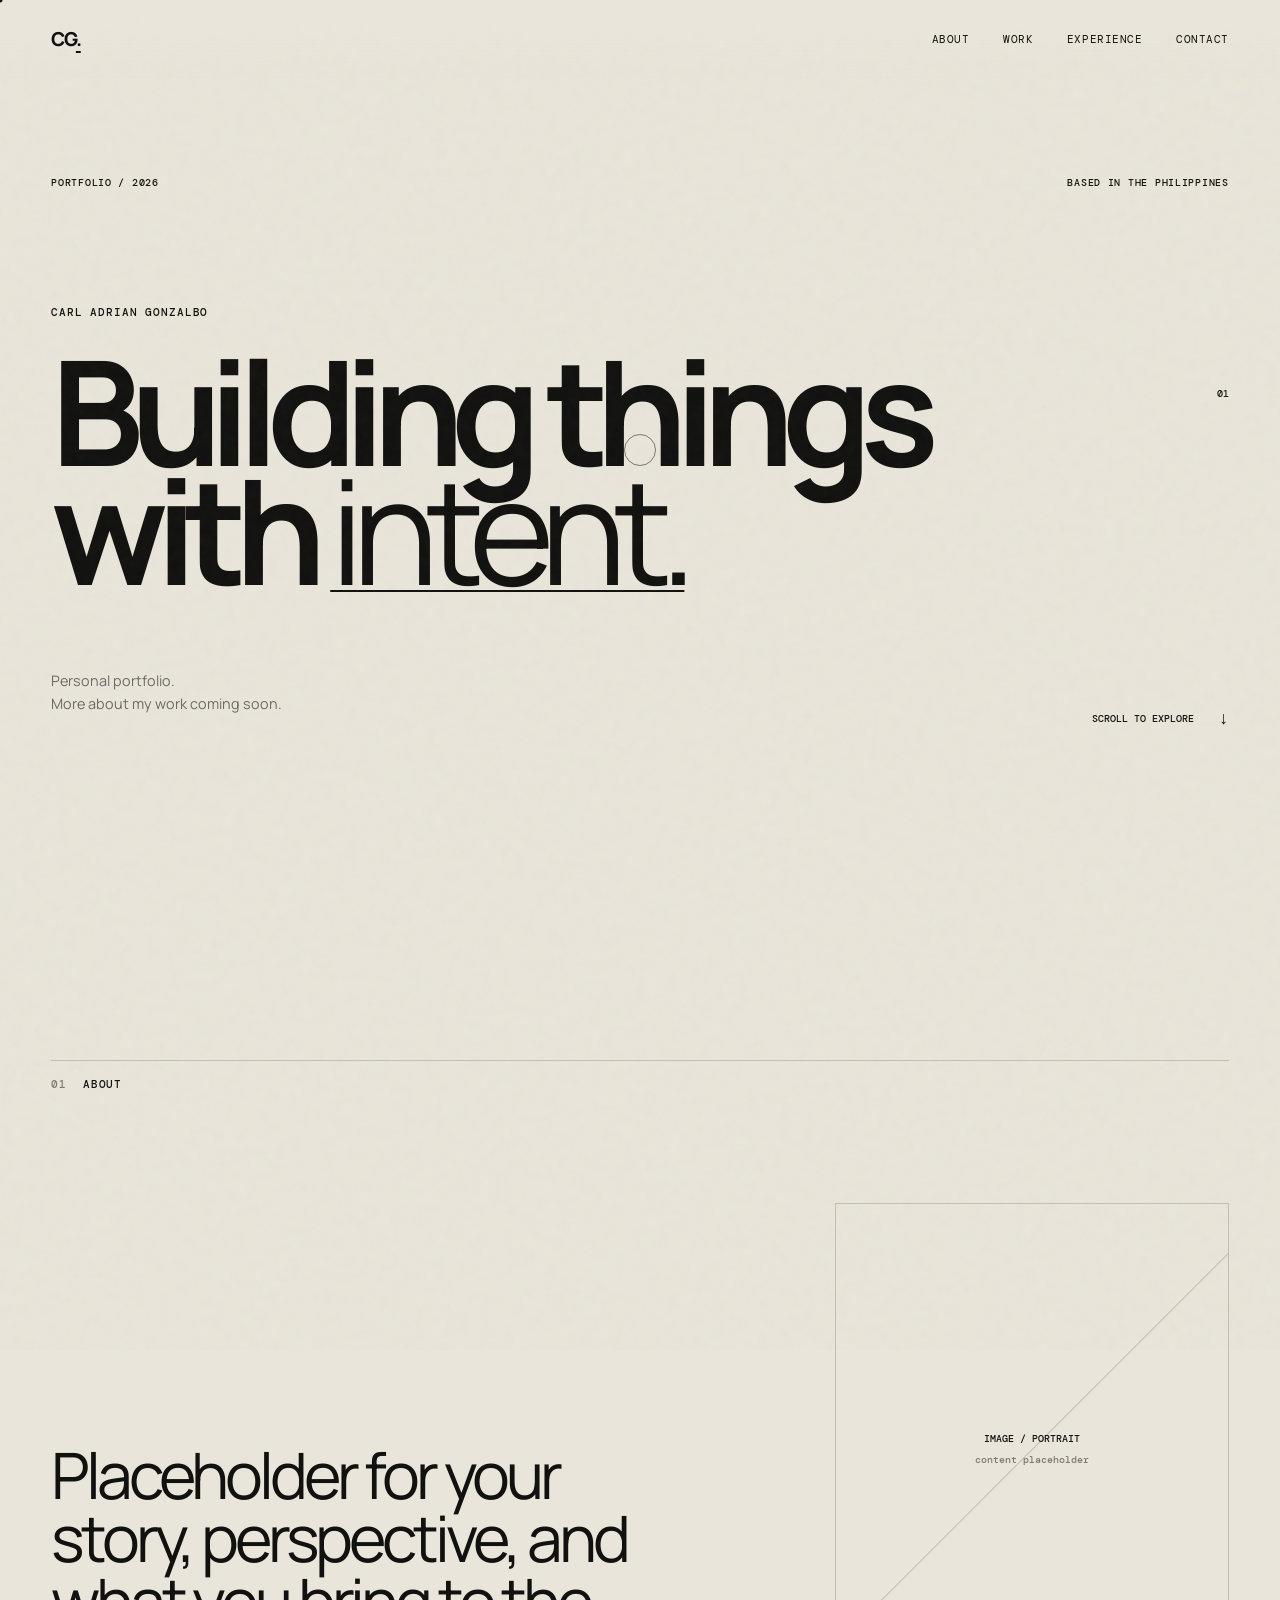
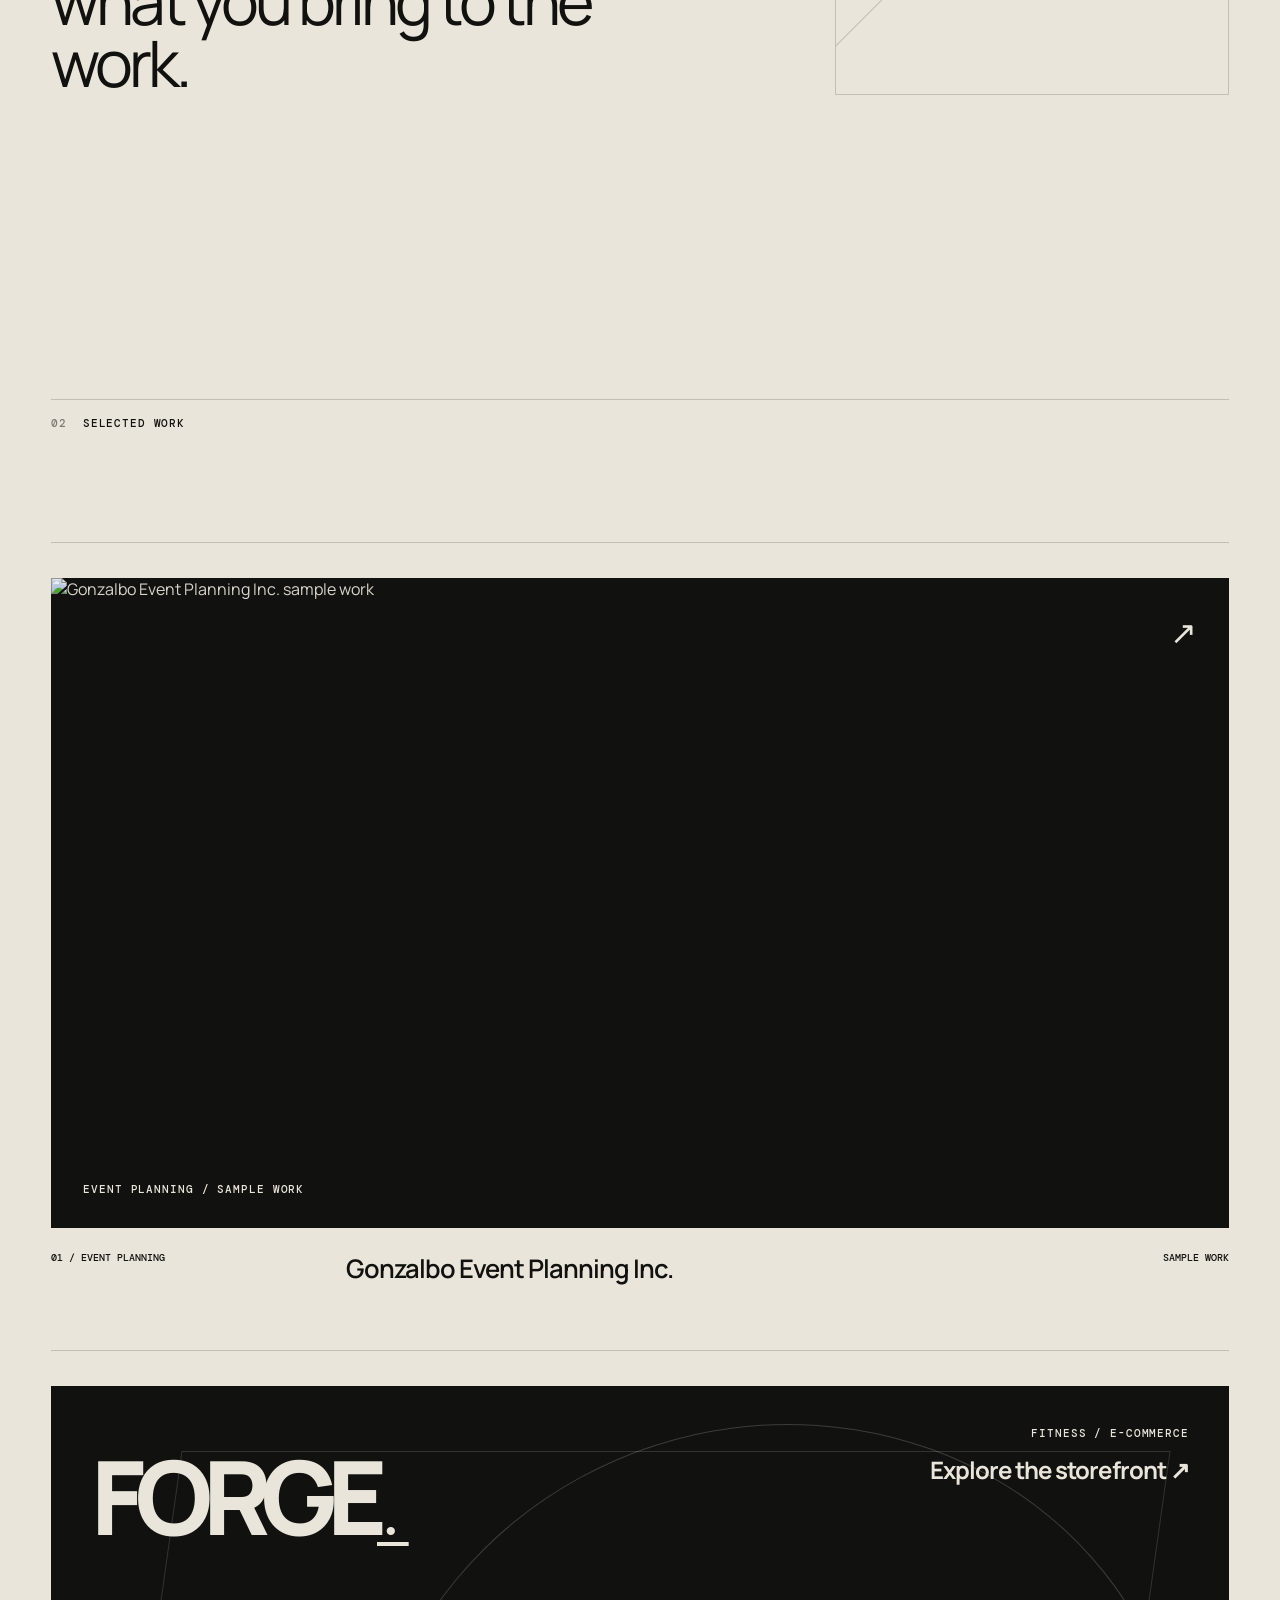
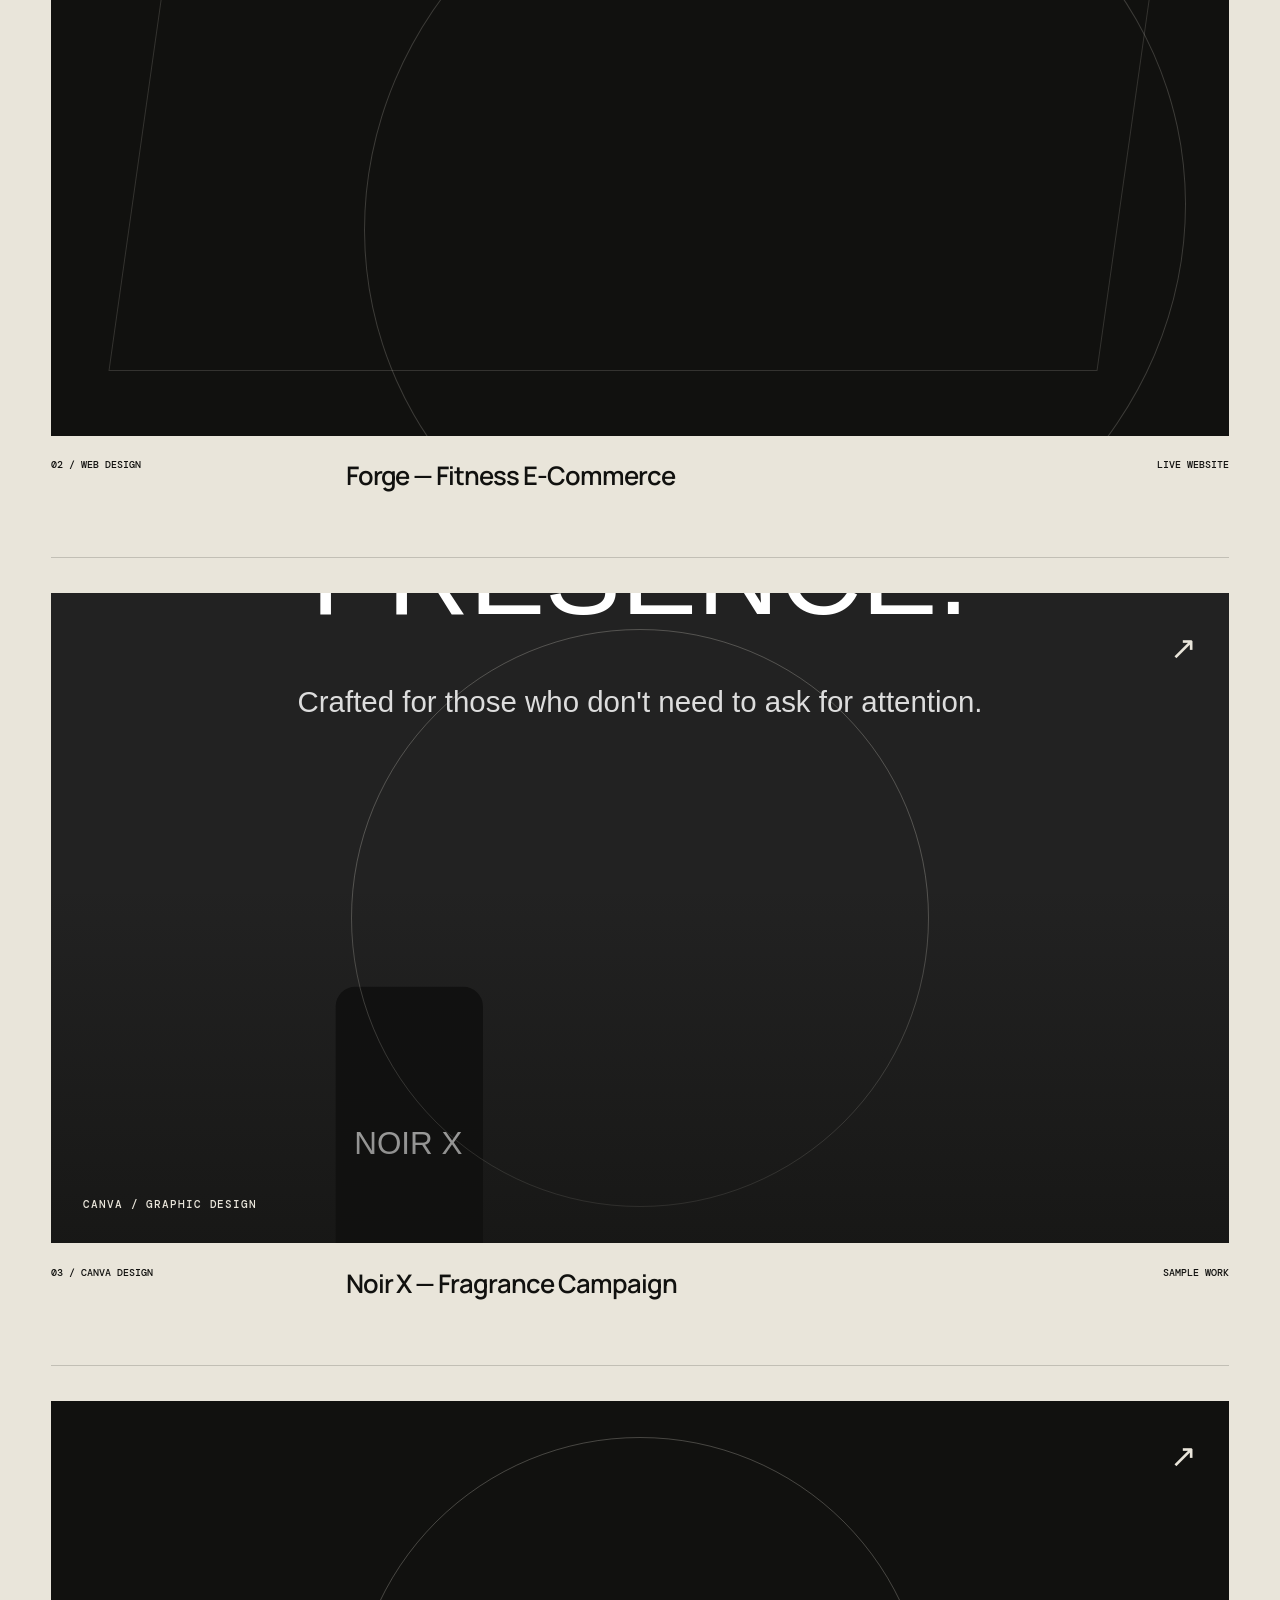
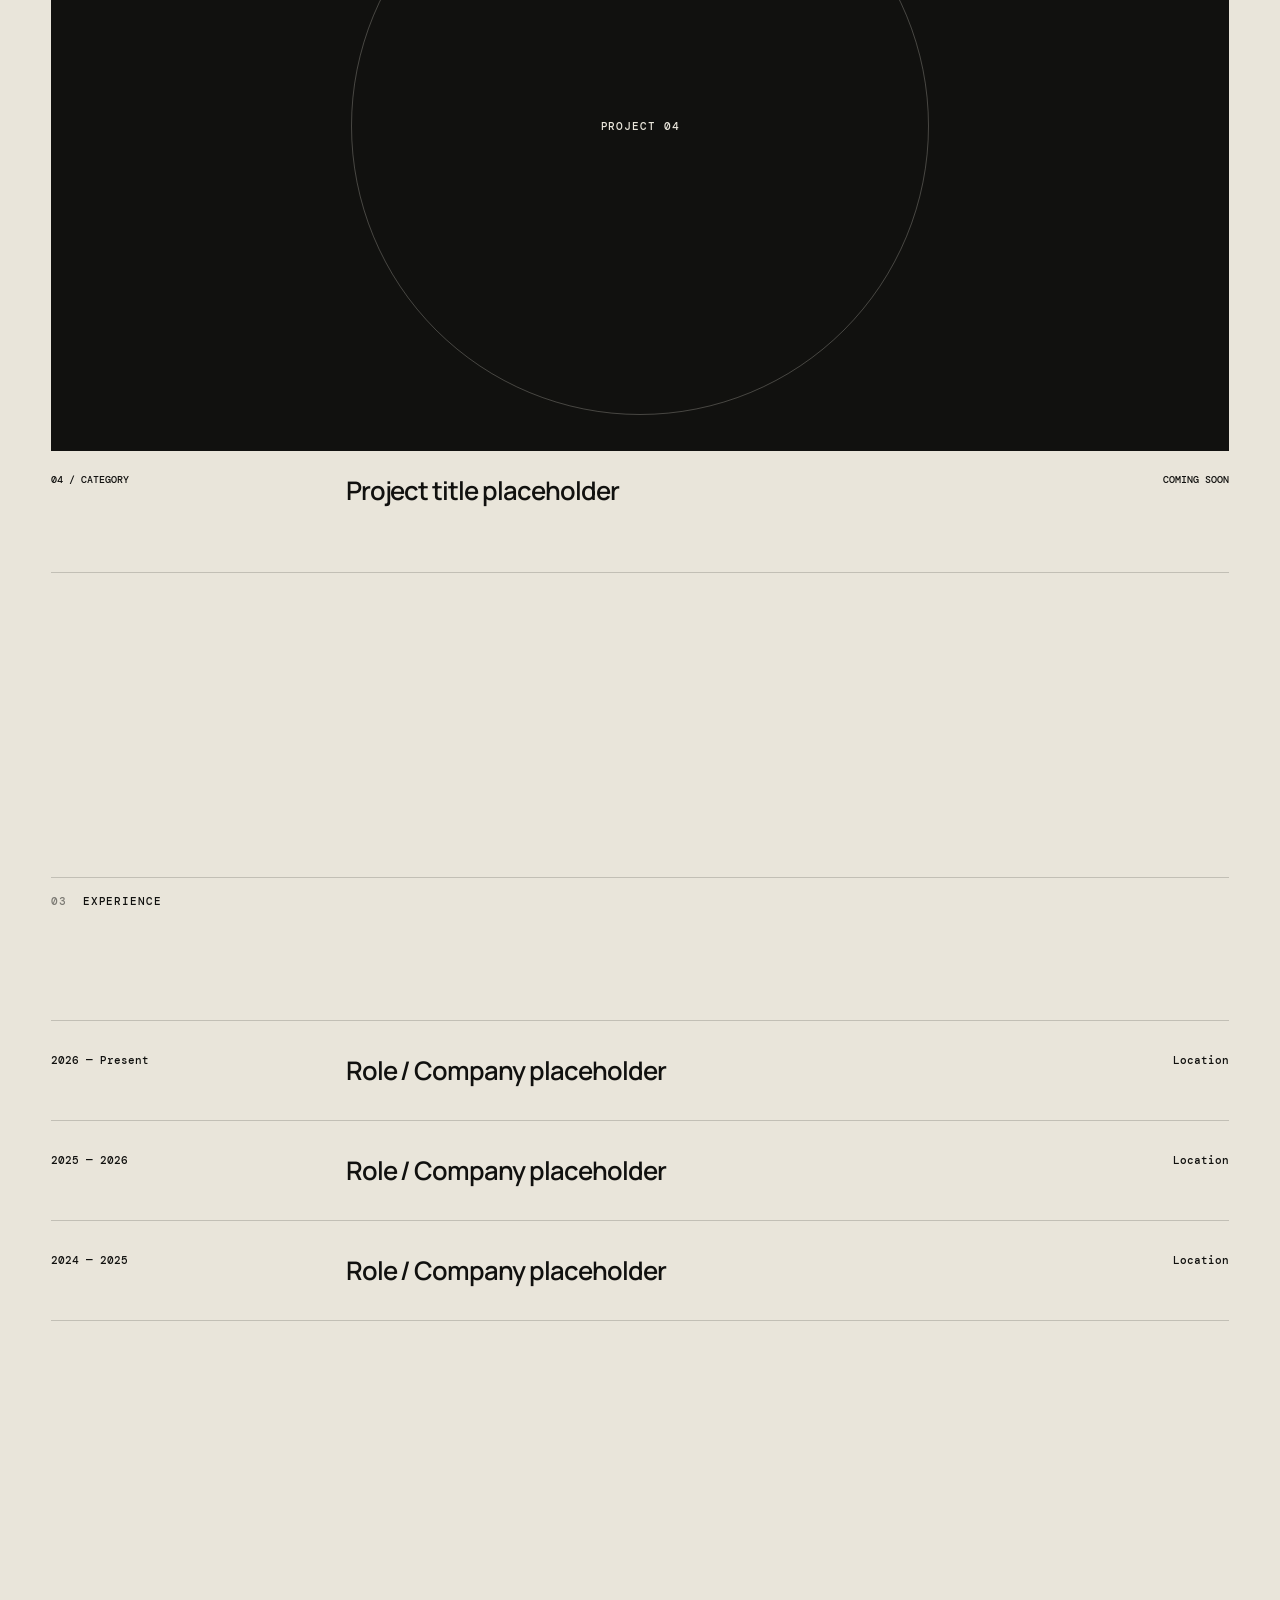
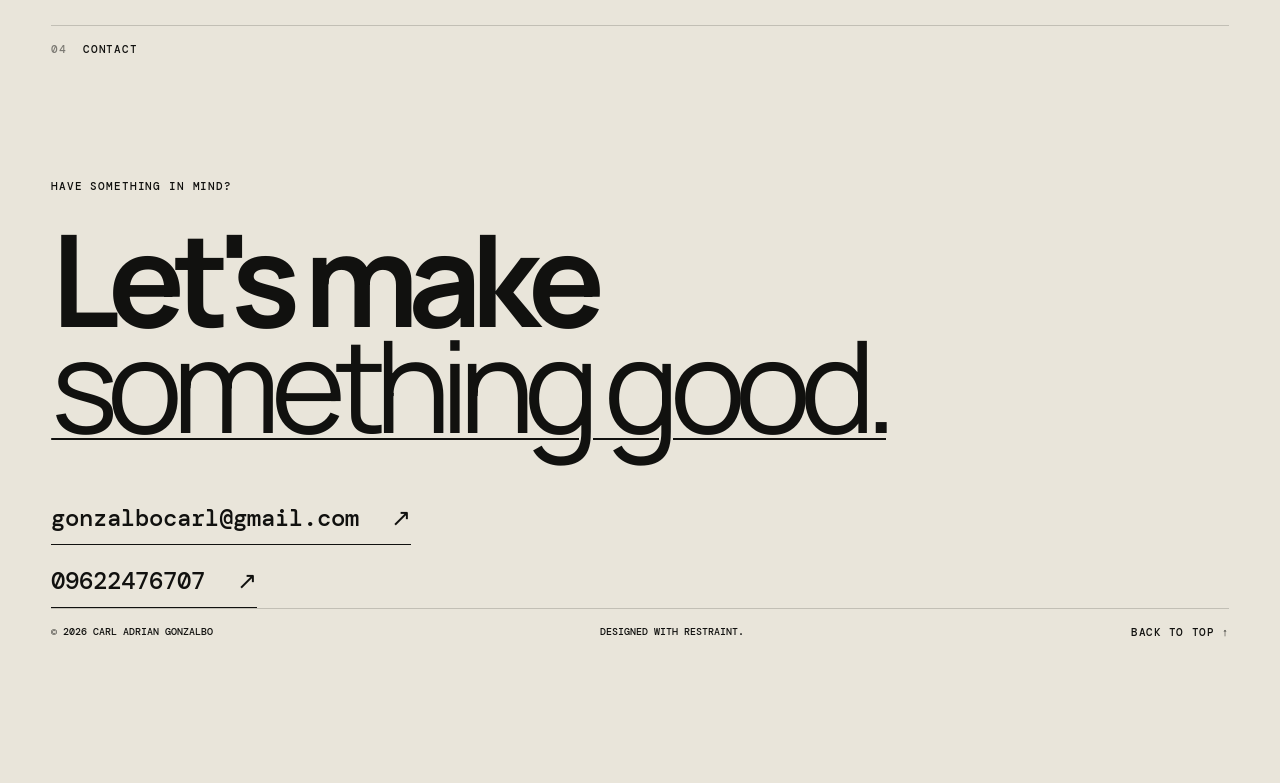
==== commit cc6155d7: "feat: add Noir X Canva design to selected work" ====
--- a/index.html
+++ b/index.html
@@ -14,32 +14,18 @@
   <title>Portfolio — Carl Adrian Gonzalbo</title>
 </head>
 <body>
-  <div class="noise" aria-hidden="true"></div>
-  <div class="cursor-dot" aria-hidden="true"></div>
-  <div class="cursor-ring" aria-hidden="true"></div>
-  <header class="site-header">
-    <a class="brand magnetic" href="#top" aria-label="Back to top">CG<span>.</span></a>
-    <nav class="nav" aria-label="Main navigation"><a href="#about">About</a><a href="#work">Work</a><a href="#experience">Experience</a><a href="#contact">Contact</a></nav>
-    <button class="menu-toggle" type="button" aria-label="Toggle navigation" aria-expanded="false"><span></span><span></span></button>
-  </header>
+  <div class="noise" aria-hidden="true"></div><div class="cursor-dot" aria-hidden="true"></div><div class="cursor-ring" aria-hidden="true"></div>
+  <header class="site-header"><a class="brand magnetic" href="#top" aria-label="Back to top">CG<span>.</span></a><nav class="nav" aria-label="Main navigation"><a href="#about">About</a><a href="#work">Work</a><a href="#experience">Experience</a><a href="#contact">Contact</a></nav><button class="menu-toggle" type="button" aria-label="Toggle navigation" aria-expanded="false"><span></span><span></span></button></header>
   <main id="top">
-    <section class="hero section-pad">
-      <div class="hero-meta reveal"><span>Portfolio / 2026</span><span>Based in the Philippines</span></div>
-      <div class="hero-copy"><p class="eyebrow reveal">Carl Adrian Gonzalbo</p><h1 class="hero-title"><span class="line reveal">Building things</span><span class="line reveal delay-1">with <em>intent.</em></span></h1><div class="hero-bottom reveal delay-2"><p class="hero-placeholder">Personal portfolio.<br>More about my work coming soon.</p><a class="scroll-cue magnetic" href="#about"><span>Scroll to explore</span><i>↓</i></a></div></div>
-      <div class="hero-mark" aria-hidden="true">01</div>
-    </section>
+    <section class="hero section-pad"><div class="hero-meta reveal"><span>Portfolio / 2026</span><span>Based in the Philippines</span></div><div class="hero-copy"><p class="eyebrow reveal">Carl Adrian Gonzalbo</p><h1 class="hero-title"><span class="line reveal">Building things</span><span class="line reveal delay-1">with <em>intent.</em></span></h1><div class="hero-bottom reveal delay-2"><p class="hero-placeholder">Personal portfolio.<br>More about my work coming soon.</p><a class="scroll-cue magnetic" href="#about"><span>Scroll to explore</span><i>↓</i></a></div></div><div class="hero-mark" aria-hidden="true">01</div></section>
     <section id="about" class="about section-pad"><div class="section-label reveal"><span>01</span><span>About</span></div><div class="about-grid"><div class="about-statement reveal"><p>Placeholder for your story, perspective, and what you bring to the work.</p></div><div class="placeholder-frame reveal delay-1"><span>IMAGE / PORTRAIT</span><small>content placeholder</small></div></div></section>
-    <section id="work" class="work section-pad">
-      <div class="section-label reveal"><span>02</span><span>Selected work</span></div>
-      <div class="work-list">
-        <article class="project reveal"><a class="project-image project-image-photo" href="https://forge-five-self.vercel.app/#shop" target="_blank" rel="noopener noreferrer" aria-label="Open Forge fitness e-commerce website"><img src="assets/gonzalbo-event-planning.jpg" alt="Gonzalbo Event Planning Inc. sample work" loading="lazy"><div class="project-overlay"><span>EVENT PLANNING / SAMPLE WORK</span><div class="project-arrow">↗</div></div></a><div class="project-info"><span>01 / Event planning</span><h2>Gonzalbo Event Planning Inc.</h2><span>Sample work</span></div></article>
-        <article class="project reveal"><a class="project-image project-image-forge" href="https://forge-five-self.vercel.app/#shop" target="_blank" rel="noopener noreferrer" aria-label="Open Forge fitness e-commerce website"><div class="forge-wordmark">FORGE<span>.</span></div><div class="forge-ui"><span>FITNESS / E-COMMERCE</span><strong>Explore the storefront ↗</strong></div></a><div class="project-info"><span>02 / Web design</span><h2>Forge — Fitness E-Commerce</h2><span>Live website</span></div></article>
-        <article class="project reveal"><div class="project-image"><span>PROJECT 03</span><div class="project-arrow">↗</div></div><div class="project-info"><span>03 / Category</span><h2>Project title placeholder</h2><span>Year — 2026</span></div></article>
-      </div>
-    </section>
+    <section id="work" class="work section-pad"><div class="section-label reveal"><span>02</span><span>Selected work</span></div><div class="work-list">
+      <article class="project reveal"><div class="project-image project-image-photo"><img src="assets/gonzalbo-event-planning.jpg" alt="Gonzalbo Event Planning Inc. sample work" loading="lazy"><div class="project-overlay"><span>EVENT PLANNING / SAMPLE WORK</span><div class="project-arrow">↗</div></div></div><div class="project-info"><span>01 / Event planning</span><h2>Gonzalbo Event Planning Inc.</h2><span>Sample work</span></div></article>
+      <article class="project reveal"><a class="project-image project-image-forge" href="https://forge-five-self.vercel.app/#shop" target="_blank" rel="noopener noreferrer" aria-label="Open Forge fitness e-commerce website"><div class="forge-wordmark">FORGE<span>.</span></div><div class="forge-ui"><span>FITNESS / E-COMMERCE</span><strong>Explore the storefront ↗</strong></div></a><div class="project-info"><span>02 / Web design</span><h2>Forge — Fitness E-Commerce</h2><span>Live website</span></div></article>
+      <article class="project reveal"><div class="project-image project-image-canva"><img src="assets/noir-x-canva.svg" alt="Noir X fragrance campaign Canva design" loading="lazy"><div class="project-overlay"><span>CANVA / GRAPHIC DESIGN</span><div class="project-arrow">↗</div></div></div><div class="project-info"><span>03 / Canva design</span><h2>Noir X — Fragrance Campaign</h2><span>Sample work</span></div></article>
+      <article class="project reveal"><div class="project-image"><span>PROJECT 04</span><div class="project-arrow">↗</div></div><div class="project-info"><span>04 / Category</span><h2>Project title placeholder</h2><span>Coming soon</span></div></article>
+    </div></section>
     <section id="experience" class="experience section-pad"><div class="section-label reveal"><span>03</span><span>Experience</span></div><div class="experience-list"><div class="experience-row reveal"><span>2026 — Present</span><strong>Role / Company placeholder</strong><span>Location</span></div><div class="experience-row reveal"><span>2025 — 2026</span><strong>Role / Company placeholder</strong><span>Location</span></div><div class="experience-row reveal"><span>2024 — 2025</span><strong>Role / Company placeholder</strong><span>Location</span></div></div></section>
     <section id="contact" class="contact section-pad"><div class="section-label reveal"><span>04</span><span>Contact</span></div><div class="contact-inner"><p class="eyebrow reveal">Have something in mind?</p><h2 class="contact-title reveal delay-1">Let's make<br><em>something good.</em></h2><div class="contact-details reveal delay-2"><a class="contact-link magnetic" href="mailto:gonzalbocarl@gmail.com">gonzalbocarl@gmail.com <span>↗</span></a><a class="contact-phone magnetic" href="tel:+639622476707">09622476707 <span>↗</span></a></div></div><footer class="footer reveal"><span>© 2026 Carl Adrian Gonzalbo</span><span>Designed with restraint.</span><a href="#top">Back to top ↑</a></footer></section>
-  </main>
-  <script src="script.js"></script>
-</body>
-</html>
+  </main><script src="script.js"></script>
+</body></html>
--- a/styles.css
+++ b/styles.css
@@ -1 +1 @@
-:root{--ink:#11110f;--paper:#e9e5da;--line:rgba(17,17,15,.18);--muted:rgba(17,17,15,.58);--ease:cubic-bezier(.22,1,.36,1)}*{box-sizing:border-box}html{scroll-behavior:smooth}body{margin:0;background:var(--paper);color:var(--ink);font-family:Manrope,Arial,sans-serif;overflow-x:hidden}.noise{position:fixed;inset:-50%;z-index:10;pointer-events:none;opacity:.045;background-image:url("data:image/svg+xml,%3Csvg viewBox='0 0 180 180' xmlns='http://www.w3.org/2000/svg'%3E%3Cfilter id='n'%3E%3CfeTurbulence type='fractalNoise' baseFrequency='.9' numOctaves='4' stitchTiles='stitch'/%3E%3C/filter%3E%3Crect width='100%25' height='100%25' filter='url(%23n)' opacity='.8'/%3E%3C/svg%3E");animation:noise .18s steps(2) infinite}.cursor-dot,.cursor-ring{position:fixed;top:0;left:0;border-radius:50%;pointer-events:none;z-index:20;transform:translate(-50%,-50%)}.cursor-dot{width:5px;height:5px;background:var(--ink)}.cursor-ring{width:32px;height:32px;border:1px solid var(--ink);opacity:.5;transition:width .35s var(--ease),height .35s var(--ease),opacity .35s}.cursor-ring.is-hover{width:58px;height:58px;opacity:.8}.site-header{position:fixed;top:0;left:0;right:0;height:78px;padding:0 4vw;display:flex;align-items:center;justify-content:space-between;z-index:15;background:linear-gradient(var(--paper),transparent)}.brand{font-size:1.2rem;font-weight:800;letter-spacing:-.06em;color:var(--ink);text-decoration:none}.brand span,em{font-style:normal;color:var(--ink);text-decoration:underline;text-decoration-thickness:2px;text-underline-offset:5px}.nav{display:flex;gap:2.1rem}.nav a,.footer a{font-family:'DM Mono',monospace;font-size:.68rem;text-transform:uppercase;letter-spacing:.05em;color:var(--ink);text-decoration:none;position:relative}.nav a:after{content:"";position:absolute;left:0;bottom:-6px;width:100%;height:1px;background:var(--ink);transform:scaleX(0);transform-origin:right;transition:transform .45s var(--ease)}.nav a:hover:after{transform:scaleX(1);transform-origin:left}.menu-toggle{display:none;background:none;border:0}.section-pad{padding:10rem 4vw 9rem;position:relative}.hero{min-height:100svh;padding-top:11rem;display:flex;flex-direction:column;justify-content:space-between}.hero-meta{display:flex;justify-content:space-between;font:500 .65rem 'DM Mono',monospace;text-transform:uppercase;letter-spacing:.07em}.hero-copy{margin:auto 0 3vh}.eyebrow,.section-label{font:500 .67rem 'DM Mono',monospace;text-transform:uppercase;letter-spacing:.08em}.hero-title{font-size:clamp(4.5rem,11.4vw,12.5rem);line-height:.82;letter-spacing:-.085em;margin:2rem 0 4rem;font-weight:700}.hero-title .line{display:block}.hero-title em,.contact-title em{font-weight:400}.hero-bottom{display:flex;justify-content:space-between;align-items:end}.hero-placeholder{font-size:.9rem;line-height:1.6;color:var(--muted)}.scroll-cue{display:flex;gap:1.5rem;align-items:center;color:var(--ink);text-decoration:none;font:500 .65rem 'DM Mono',monospace;text-transform:uppercase}.scroll-cue i{font-style:normal;font-size:1.1rem;transition:transform .4s var(--ease)}.scroll-cue:hover i{transform:translateY(5px)}.hero-mark{position:absolute;right:4vw;top:43%;font:500 .65rem 'DM Mono',monospace}.section-label{display:flex;gap:1rem;border-top:1px solid var(--line);padding-top:1rem;margin-bottom:7rem}.section-label span:first-child{opacity:.5}.about-grid{display:grid;grid-template-columns:1.25fr .75fr;gap:10vw;align-items:end}.about-statement p{font-size:clamp(2.2rem,5vw,5.8rem);line-height:.98;letter-spacing:-.065em;max-width:900px;margin:0}.placeholder-frame{aspect-ratio:4/5;border:1px solid var(--line);display:flex;flex-direction:column;align-items:center;justify-content:center;position:relative;overflow:hidden}.placeholder-frame:before{content:"";position:absolute;width:160%;height:1px;background:var(--line);transform:rotate(-45deg)}.placeholder-frame span,.placeholder-frame small{font:500 .65rem 'DM Mono',monospace;z-index:1}.placeholder-frame small{margin-top:.5rem;opacity:.5}.work-list{border-top:1px solid var(--line)}.project{border-bottom:1px solid var(--line);padding:2.2rem 0 4rem}.project-image{height:min(55vw,650px);background:var(--ink);color:var(--paper);display:flex;align-items:center;justify-content:center;position:relative;overflow:hidden;transition:transform .7s var(--ease)}.project-image:before{content:"";position:absolute;width:45vw;height:45vw;border:1px solid rgba(233,229,218,.25);border-radius:50%;transition:transform 1s var(--ease)}.project:hover .project-image:before{transform:scale(1.25) rotate(20deg)}.project:hover .project-image{transform:scale(.985)}.project-image-alt{background:var(--paper);color:var(--ink);border:1px solid var(--line)}.project-image-alt:before{border-color:var(--line)}.project-image span{font:500 .7rem 'DM Mono',monospace;letter-spacing:.08em;z-index:1}.project-arrow{position:absolute;right:2rem;top:2rem;font-size:2rem;transition:transform .5s var(--ease)}.project:hover .project-arrow{transform:translate(5px,-5px)}.project-image-photo{background:var(--ink)}.project-image-photo:before{display:none}.project-image-photo img{width:100%;height:100%;object-fit:cover;display:block;transition:transform 1s var(--ease),filter .7s var(--ease)}.project-image-photo:after{content:"";position:absolute;inset:0;background:var(--ink);opacity:.08;pointer-events:none}.project-overlay{position:absolute;inset:0;padding:2rem;display:flex;align-items:flex-end;justify-content:space-between;color:var(--paper);background:linear-gradient(transparent 45%,rgba(17,17,15,.62));z-index:2}.project-overlay span{font:500 .7rem 'DM Mono',monospace;letter-spacing:.08em}.project:hover .project-image-photo img{transform:scale(1.035)}.project:hover .project-image-photo{transform:scale(.985)}.project-info{display:grid;grid-template-columns:1fr 2fr 1fr;padding-top:1.4rem;font:500 .65rem 'DM Mono',monospace;text-transform:uppercase}.project-info h2{font:600 clamp(1.1rem,2vw,1.7rem) Manrope;margin:0;letter-spacing:-.04em;text-transform:none}.project-info span:last-child{text-align:right}.experience-list{border-top:1px solid var(--line)}.experience-row{display:grid;grid-template-columns:1fr 2fr 1fr;padding:2rem 0;border-bottom:1px solid var(--line);font:500 .7rem 'DM Mono',monospace;transition:padding .5s var(--ease)}.experience-row:hover{padding-left:1rem;padding-right:1rem}.experience-row strong{font:600 clamp(1.1rem,2vw,1.6rem) Manrope;letter-spacing:-.04em}.experience-row span:last-child{text-align:right}.contact{min-height:90svh;display:flex;flex-direction:column}.contact-inner{margin:auto 0}.contact-title{font-size:clamp(4rem,10vw,11rem);line-height:.83;letter-spacing:-.085em;margin:2rem 0 4rem}.contact-details{display:flex;flex-direction:column;align-items:flex-start;gap:1.25rem}.contact-link,.contact-phone{font:500 clamp(1rem,2vw,1.5rem) 'DM Mono',monospace;color:var(--ink);text-decoration:none;border-bottom:1px solid var(--ink);padding-bottom:.7rem;display:inline-flex;gap:2rem}.contact-link span,.contact-phone span{transition:transform .4s var(--ease)}.contact-link:hover span,.contact-phone:hover span{transform:translate(6px,-6px)}.footer{border-top:1px solid var(--line);margin-top:auto;padding-top:1rem;display:flex;justify-content:space-between;font:500 .62rem 'DM Mono',monospace;text-transform:uppercase}.reveal{opacity:0;transform:translateY(28px);transition:opacity .9s var(--ease),transform .9s var(--ease)}.reveal.visible{opacity:1;transform:none}.delay-1{transition-delay:.12s}.delay-2{transition-delay:.22s}.magnetic{transition:transform .25s var(--ease)}@keyframes noise{0%{transform:translate(0,0)}25%{transform:translate(2%, -1%)}50%{transform:translate(-1%,2%)}75%{transform:translate(1%,1%)}100%{transform:translate(-2%,-1%)}}@media(max-width:700px){.site-header{height:68px;padding:0 5vw}.nav{display:none;position:absolute;top:68px;left:0;right:0;padding:1.5rem 5vw 2rem;background:var(--paper);border-bottom:1px solid var(--line);flex-direction:column;gap:1.3rem}.nav.open{display:flex}.menu-toggle{display:flex;flex-direction:column;gap:5px}.menu-toggle span{display:block;width:22px;height:1px;background:var(--ink)}.section-pad{padding:7rem 5vw}.hero{padding-top:8rem}.hero-meta span:last-child{display:none}.hero-title{font-size:clamp(3.8rem,17vw,7rem);margin:1.7rem 0 3rem}.hero-bottom{align-items:start;gap:2rem;flex-direction:column}.scroll-cue{margin-top:1rem}.about-grid{grid-template-columns:1fr;gap:3rem}.about-statement p{font-size:clamp(2.2rem,11vw,4rem)}.placeholder-frame{max-width:70%;margin-left:auto}.section-label{margin-bottom:4rem}.project-image{height:65vw}.project-info{grid-template-columns:1fr 1fr;gap:.8rem}.project-info h2{grid-column:1/-1;grid-row:1}.project-info span:first-child{grid-row:2}.project-info span:last-child{grid-row:2}.experience-row{grid-template-columns:1fr;gap:.8rem}.experience-row span:last-child{text-align:left}.contact-title{font-size:clamp(3.7rem,16vw,7rem)}.footer{gap:1rem;flex-wrap:wrap}.footer span:nth-child(2){display:none}.cursor-dot,.cursor-ring{display:none}}@media(prefers-reduced-motion:reduce){html{scroll-behavior:auto}.noise{animation:none}.reveal{transition:none}.project-image,.project-image:before,.project-arrow,.project-image-photo img{transition:none}}
+:root{--ink:#11110f;--paper:#e9e5da;--line:rgba(17,17,15,.18);--muted:rgba(17,17,15,.58);--ease:cubic-bezier(.22,1,.36,1)}*{box-sizing:border-box}html{scroll-behavior:smooth}body{margin:0;background:var(--paper);color:var(--ink);font-family:Manrope,Arial,sans-serif;overflow-x:hidden}.noise{position:fixed;inset:-50%;z-index:10;pointer-events:none;opacity:.045;background-image:url("data:image/svg+xml,%3Csvg viewBox='0 0 180 180' xmlns='http://www.w3.org/2000/svg'%3E%3Cfilter id='n'%3E%3CfeTurbulence type='fractalNoise' baseFrequency='.9' numOctaves='4' stitchTiles='stitch'/%3E%3C/filter%3E%3Crect width='100%25' height='100%25' filter='url(%23n)' opacity='.8'/%3E%3C/svg%3E");animation:noise .18s steps(2) infinite}.cursor-dot,.cursor-ring{position:fixed;top:0;left:0;border-radius:50%;pointer-events:none;z-index:20;transform:translate(-50%,-50%)}.cursor-dot{width:5px;height:5px;background:var(--ink)}.cursor-ring{width:32px;height:32px;border:1px solid var(--ink);opacity:.5;transition:width .35s var(--ease),height .35s var(--ease),opacity .35s}.cursor-ring.is-hover{width:58px;height:58px;opacity:.8}.site-header{position:fixed;top:0;left:0;right:0;height:78px;padding:0 4vw;display:flex;align-items:center;justify-content:space-between;z-index:15;background:linear-gradient(var(--paper),transparent)}.brand{font-size:1.2rem;font-weight:800;letter-spacing:-.06em;color:var(--ink);text-decoration:none}.brand span,em{font-style:normal;color:var(--ink);text-decoration:underline;text-decoration-thickness:2px;text-underline-offset:5px}.nav{display:flex;gap:2.1rem}.nav a,.footer a{font-family:'DM Mono',monospace;font-size:.68rem;text-transform:uppercase;letter-spacing:.05em;color:var(--ink);text-decoration:none;position:relative}.nav a:after{content:"";position:absolute;left:0;bottom:-6px;width:100%;height:1px;background:var(--ink);transform:scaleX(0);transform-origin:right;transition:transform .45s var(--ease)}.nav a:hover:after{transform:scaleX(1);transform-origin:left}.menu-toggle{display:none;background:none;border:0}.section-pad{padding:10rem 4vw 9rem;position:relative}.hero{min-height:100svh;padding-top:11rem;display:flex;flex-direction:column;justify-content:space-between}.hero-meta{display:flex;justify-content:space-between;font:500 .65rem 'DM Mono',monospace;text-transform:uppercase;letter-spacing:.07em}.hero-copy{margin:auto 0 3vh}.eyebrow,.section-label{font:500 .67rem 'DM Mono',monospace;text-transform:uppercase;letter-spacing:.08em}.hero-title{font-size:clamp(4.5rem,11.4vw,12.5rem);line-height:.82;letter-spacing:-.085em;margin:2rem 0 4rem;font-weight:700}.hero-title .line{display:block}.hero-title em,.contact-title em{font-weight:400}.hero-bottom{display:flex;justify-content:space-between;align-items:end}.hero-placeholder{font-size:.9rem;line-height:1.6;color:var(--muted)}.scroll-cue{display:flex;gap:1.5rem;align-items:center;color:var(--ink);text-decoration:none;font:500 .65rem 'DM Mono',monospace;text-transform:uppercase}.scroll-cue i{font-style:normal;font-size:1.1rem;transition:transform .4s var(--ease)}.scroll-cue:hover i{transform:translateY(5px)}.hero-mark{position:absolute;right:4vw;top:43%;font:500 .65rem 'DM Mono',monospace}.section-label{display:flex;gap:1rem;border-top:1px solid var(--line);padding-top:1rem;margin-bottom:7rem}.section-label span:first-child{opacity:.5}.about-grid{display:grid;grid-template-columns:1.25fr .75fr;gap:10vw;align-items:end}.about-statement p{font-size:clamp(2.2rem,5vw,5.8rem);line-height:.98;letter-spacing:-.065em;max-width:900px;margin:0}.placeholder-frame{aspect-ratio:4/5;border:1px solid var(--line);display:flex;flex-direction:column;align-items:center;justify-content:center;position:relative;overflow:hidden}.placeholder-frame:before{content:"";position:absolute;width:160%;height:1px;background:var(--line);transform:rotate(-45deg)}.placeholder-frame span,.placeholder-frame small{font:500 .65rem 'DM Mono',monospace;z-index:1}.placeholder-frame small{margin-top:.5rem;opacity:.5}.work-list{border-top:1px solid var(--line)}.project{border-bottom:1px solid var(--line);padding:2.2rem 0 4rem}.project-image{height:min(55vw,650px);background:var(--ink);color:var(--paper);display:flex;align-items:center;justify-content:center;position:relative;overflow:hidden;transition:transform .7s var(--ease)}.project-image:before{content:"";position:absolute;width:45vw;height:45vw;border:1px solid rgba(233,229,218,.25);border-radius:50%;transition:transform 1s var(--ease)}.project:hover .project-image:before{transform:scale(1.25) rotate(20deg)}.project:hover .project-image{transform:scale(.985)}.project-image-alt{background:var(--paper);color:var(--ink);border:1px solid var(--line)}.project-image-alt:before{border-color:var(--line)}.project-image span{font:500 .7rem 'DM Mono',monospace;letter-spacing:.08em;z-index:1}.project-arrow{position:absolute;right:2rem;top:2rem;font-size:2rem;transition:transform .5s var(--ease)}.project:hover .project-arrow{transform:translate(5px,-5px)}.project-image-photo{background:var(--ink)}.project-image-photo:before{display:none}.project-image-photo img{width:100%;height:100%;object-fit:cover;display:block;transition:transform 1s var(--ease),filter .7s var(--ease)}.project-image-photo:after{content:"";position:absolute;inset:0;background:var(--ink);opacity:.08;pointer-events:none}.project-overlay{position:absolute;inset:0;padding:2rem;display:flex;align-items:flex-end;justify-content:space-between;color:var(--paper);background:linear-gradient(transparent 45%,rgba(17,17,15,.62));z-index:2}.project-overlay span{font:500 .7rem 'DM Mono',monospace;letter-spacing:.08em}.project:hover .project-image-photo img{transform:scale(1.035)}.project:hover .project-image-photo{transform:scale(.985)}.project-image-forge{background:var(--ink);color:var(--paper);border:0;text-decoration:none;align-items:flex-start;justify-content:flex-end;padding:2.5rem}.project-image-forge:before{width:70%;height:120%;border-color:rgba(233,229,218,.2);transform:rotate(-18deg)}.project-image-forge:after{content:"";position:absolute;inset:10% 8%;border:1px solid rgba(233,229,218,.16);transform:skewX(-8deg);transition:transform .8s var(--ease)}.project:hover .project-image-forge:before{transform:rotate(-12deg) scale(1.08)}.project:hover .project-image-forge:after{transform:skewX(-3deg) translateX(1rem)}.forge-wordmark{position:absolute;top:2.5rem;left:2.5rem;font-size:clamp(3rem,8vw,8rem);font-weight:800;letter-spacing:-.1em;z-index:2}.forge-wordmark span{font-size:.45em;text-decoration:underline;text-underline-offset:.15em}.forge-ui{position:relative;z-index:3;display:flex;flex-direction:column;align-items:flex-end;gap:.8rem;text-align:right}.forge-ui span{font:500 .68rem 'DM Mono',monospace;letter-spacing:.08em}.forge-ui strong{font-size:clamp(1rem,2vw,1.5rem);letter-spacing:-.04em}.project-info{display:grid;grid-template-columns:1fr 2fr 1fr;padding-top:1.4rem;font:500 .65rem 'DM Mono',monospace;text-transform:uppercase}.project-info h2{font:600 clamp(1.1rem,2vw,1.7rem) Manrope;margin:0;letter-spacing:-.04em;text-transform:none}.project-info span:last-child{text-align:right}.experience-list{border-top:1px solid var(--line)}.experience-row{display:grid;grid-template-columns:1fr 2fr 1fr;padding:2rem 0;border-bottom:1px solid var(--line);font:500 .7rem 'DM Mono',monospace;transition:padding .5s var(--ease)}.experience-row:hover{padding-left:1rem;padding-right:1rem}.experience-row strong{font:600 clamp(1.1rem,2vw,1.6rem) Manrope;letter-spacing:-.04em}.experience-row span:last-child{text-align:right}.contact{min-height:90svh;display:flex;flex-direction:column}.contact-inner{margin:auto 0}.contact-title{font-size:clamp(4rem,10vw,11rem);line-height:.83;letter-spacing:-.085em;margin:2rem 0 4rem}.contact-details{display:flex;flex-direction:column;align-items:flex-start;gap:1.25rem}.contact-link,.contact-phone{font:500 clamp(1rem,2vw,1.5rem) 'DM Mono',monospace;color:var(--ink);text-decoration:none;border-bottom:1px solid var(--ink);padding-bottom:.7rem;display:inline-flex;gap:2rem}.contact-link span,.contact-phone span{transition:transform .4s var(--ease)}.contact-link:hover span,.contact-phone:hover span{transform:translate(6px,-6px)}.footer{border-top:1px solid var(--line);margin-top:auto;padding-top:1rem;display:flex;justify-content:space-between;font:500 .62rem 'DM Mono',monospace;text-transform:uppercase}.reveal{opacity:0;transform:translateY(28px);transition:opacity .9s var(--ease),transform .9s var(--ease)}.reveal.visible{opacity:1;transform:none}.delay-1{transition-delay:.12s}.delay-2{transition-delay:.22s}.magnetic{transition:transform .25s var(--ease)}@keyframes noise{0%{transform:translate(0,0)}25%{transform:translate(2%, -1%)}50%{transform:translate(-1%,2%)}75%{transform:translate(1%,1%)}100%{transform:translate(-2%,-1%)}}@media(max-width:700px){.site-header{height:68px;padding:0 5vw}.nav{display:none;position:absolute;top:68px;left:0;right:0;padding:1.5rem 5vw 2rem;background:var(--paper);border-bottom:1px solid var(--line);flex-direction:column;gap:1.3rem}.nav.open{display:flex}.menu-toggle{display:flex;flex-direction:column;gap:5px}.menu-toggle span{display:block;width:22px;height:1px;background:var(--ink)}.section-pad{padding:7rem 5vw}.hero{padding-top:8rem}.hero-meta span:last-child{display:none}.hero-title{font-size:clamp(3.8rem,17vw,7rem);margin:1.7rem 0 3rem}.hero-bottom{align-items:start;gap:2rem;flex-direction:column}.scroll-cue{margin-top:1rem}.about-grid{grid-template-columns:1fr;gap:3rem}.about-statement p{font-size:clamp(2.2rem,11vw,4rem)}.placeholder-frame{max-width:70%;margin-left:auto}.section-label{margin-bottom:4rem}.project-image{height:65vw}.project-info{grid-template-columns:1fr 1fr;gap:.8rem}.project-info h2{grid-column:1/-1;grid-row:1}.project-info span:first-child{grid-row:2}.project-info span:last-child{grid-row:2}.experience-row{grid-template-columns:1fr;gap:.8rem}.experience-row span:last-child{text-align:left}.contact-title{font-size:clamp(3.7rem,16vw,7rem)}.footer{gap:1rem;flex-wrap:wrap}.footer span:nth-child(2){display:none}.cursor-dot,.cursor-ring{display:none}.project-image-forge{padding:1.5rem}.forge-wordmark{top:1.5rem;left:1.5rem}.forge-ui{gap:.5rem}.forge-ui strong{font-size:1rem}}@media(prefers-reduced-motion:reduce){html{scroll-behavior:auto}.noise{animation:none}.reveal{transition:none}.project-image,.project-image:before,.project-arrow,.project-image-photo img,.project-image-forge:after{transition:none}}
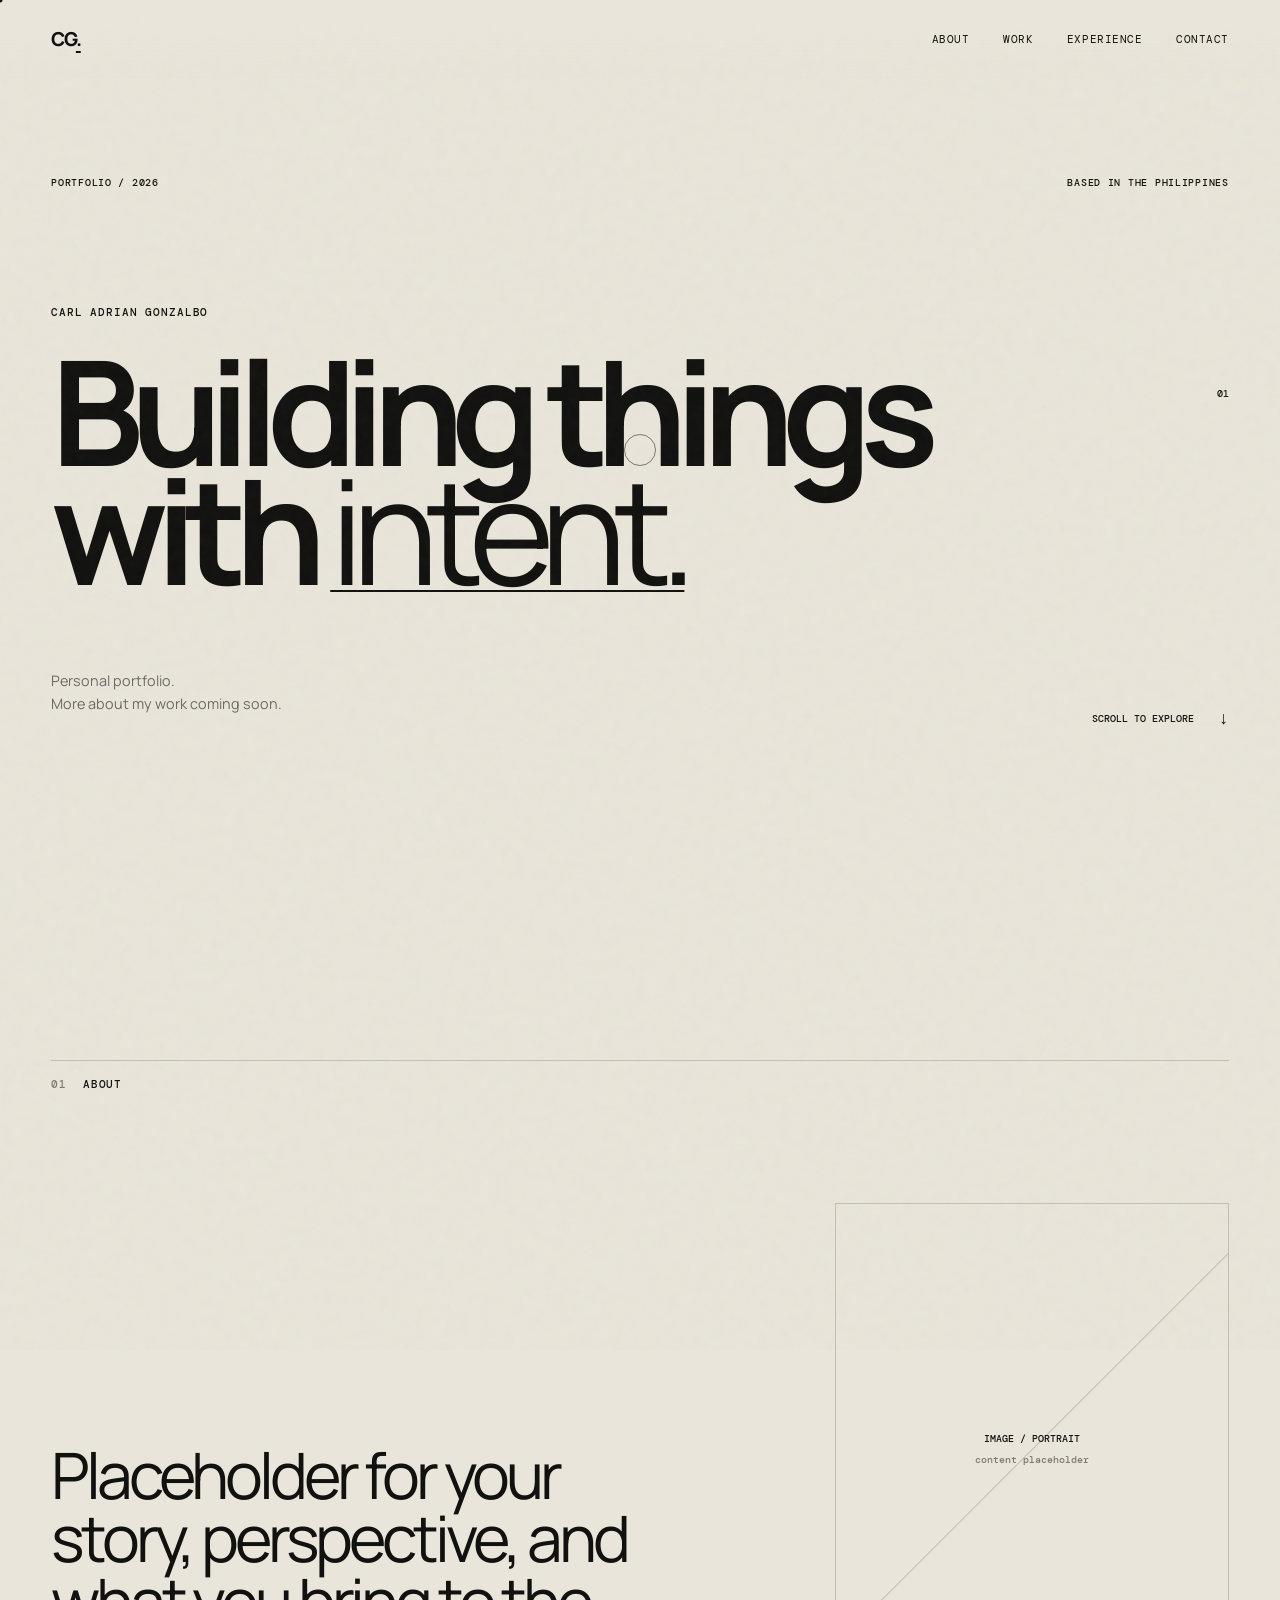
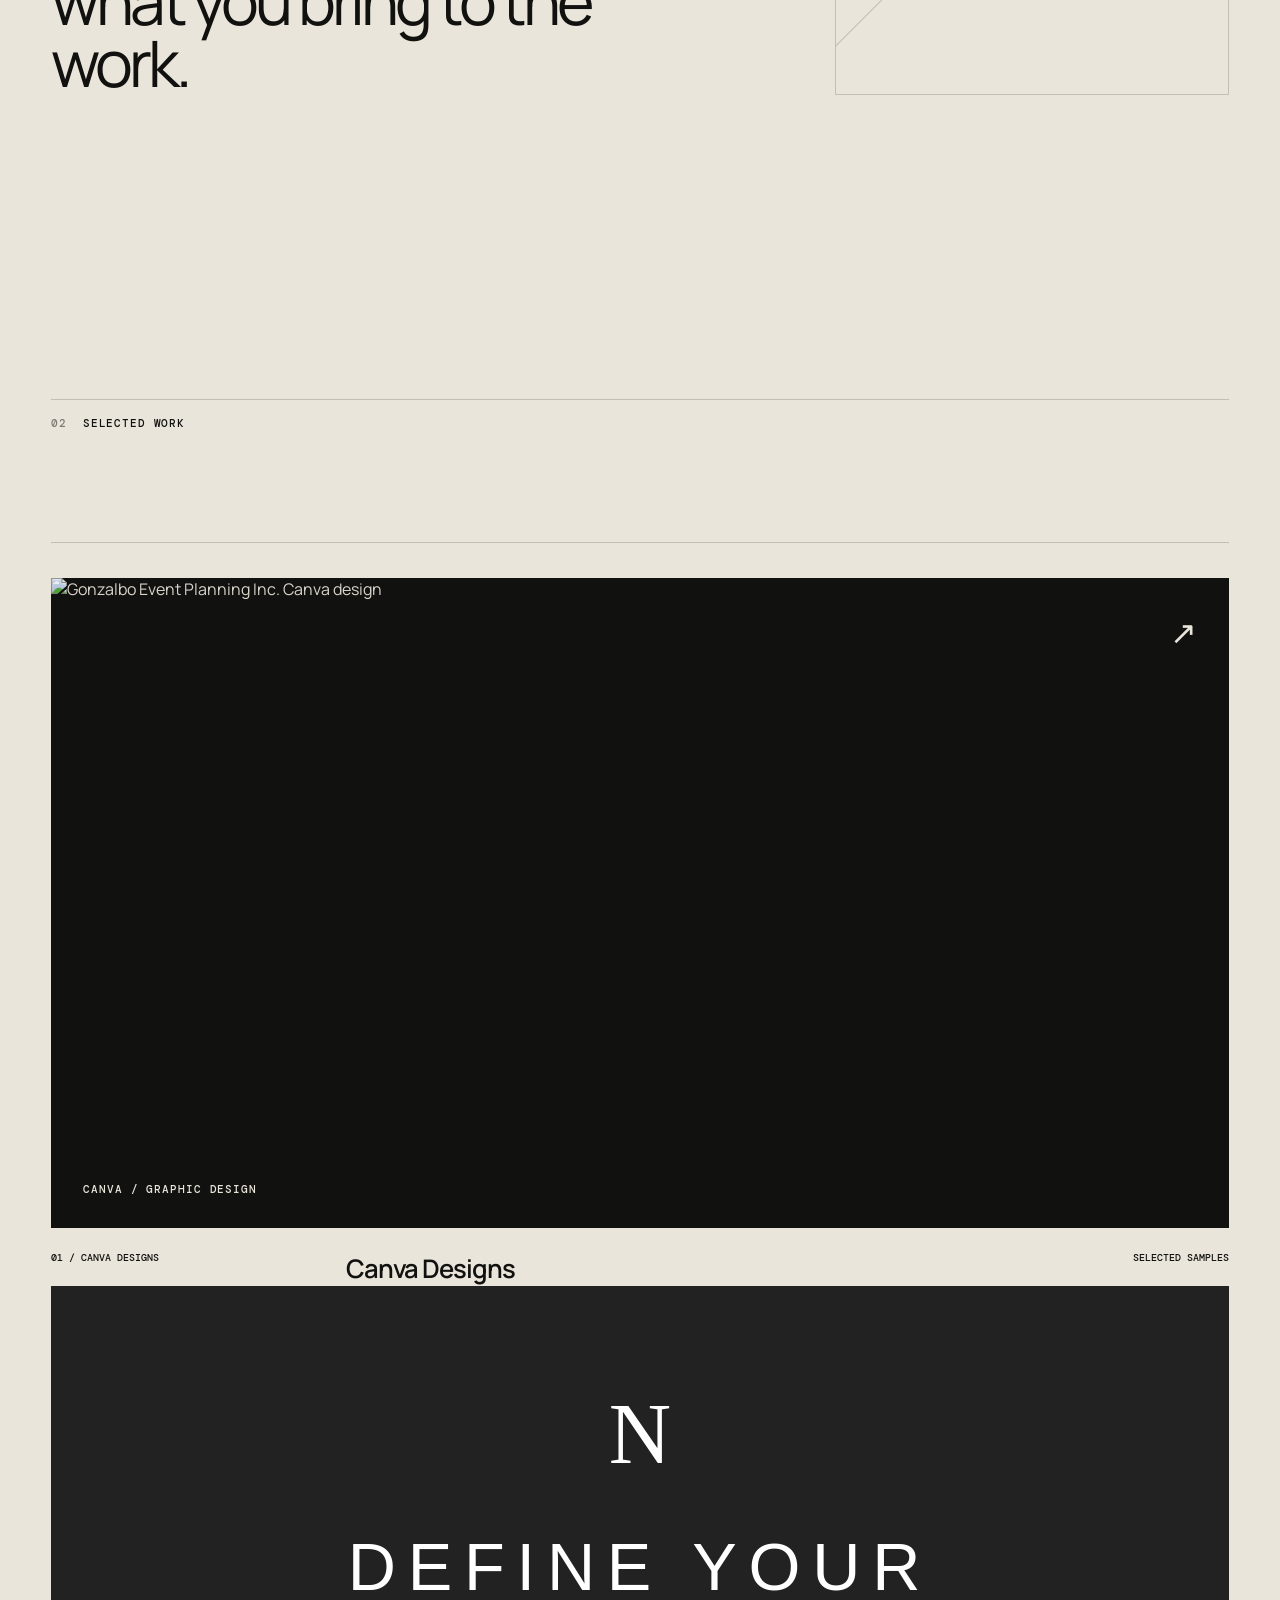
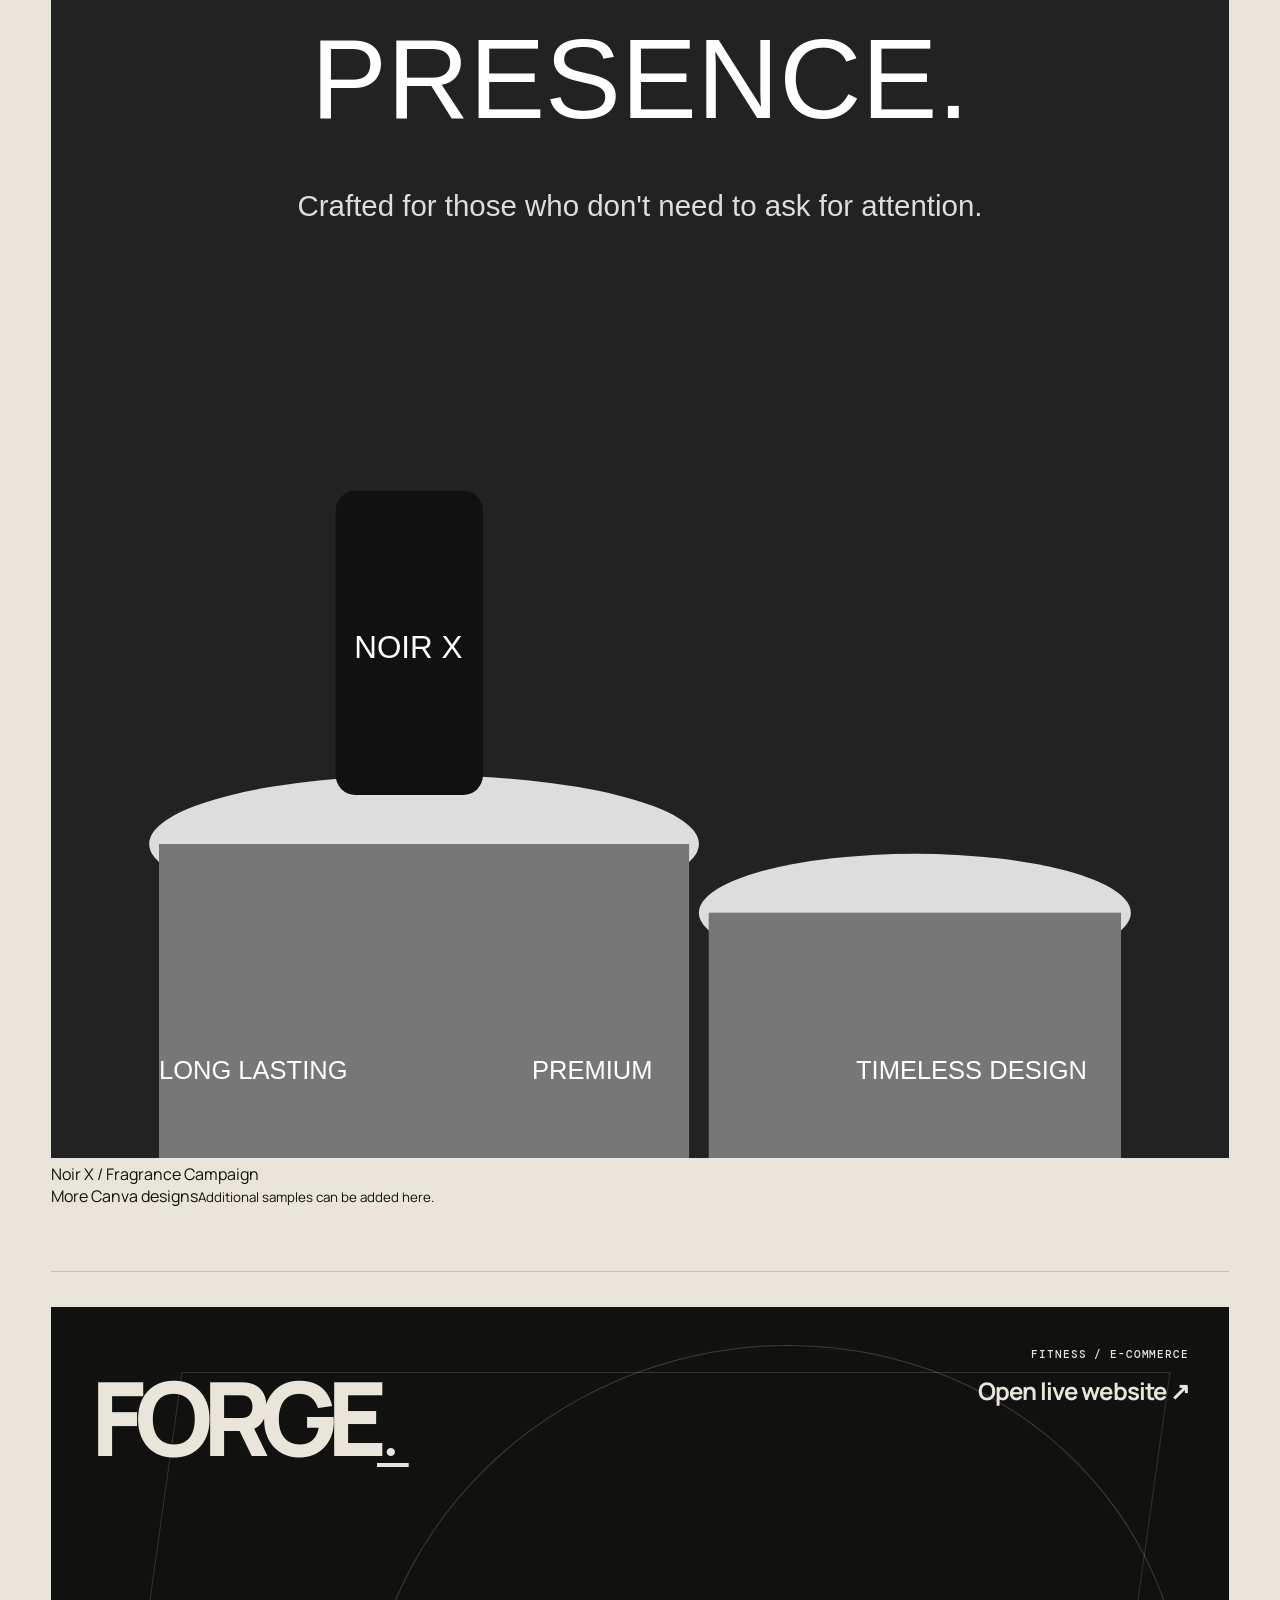
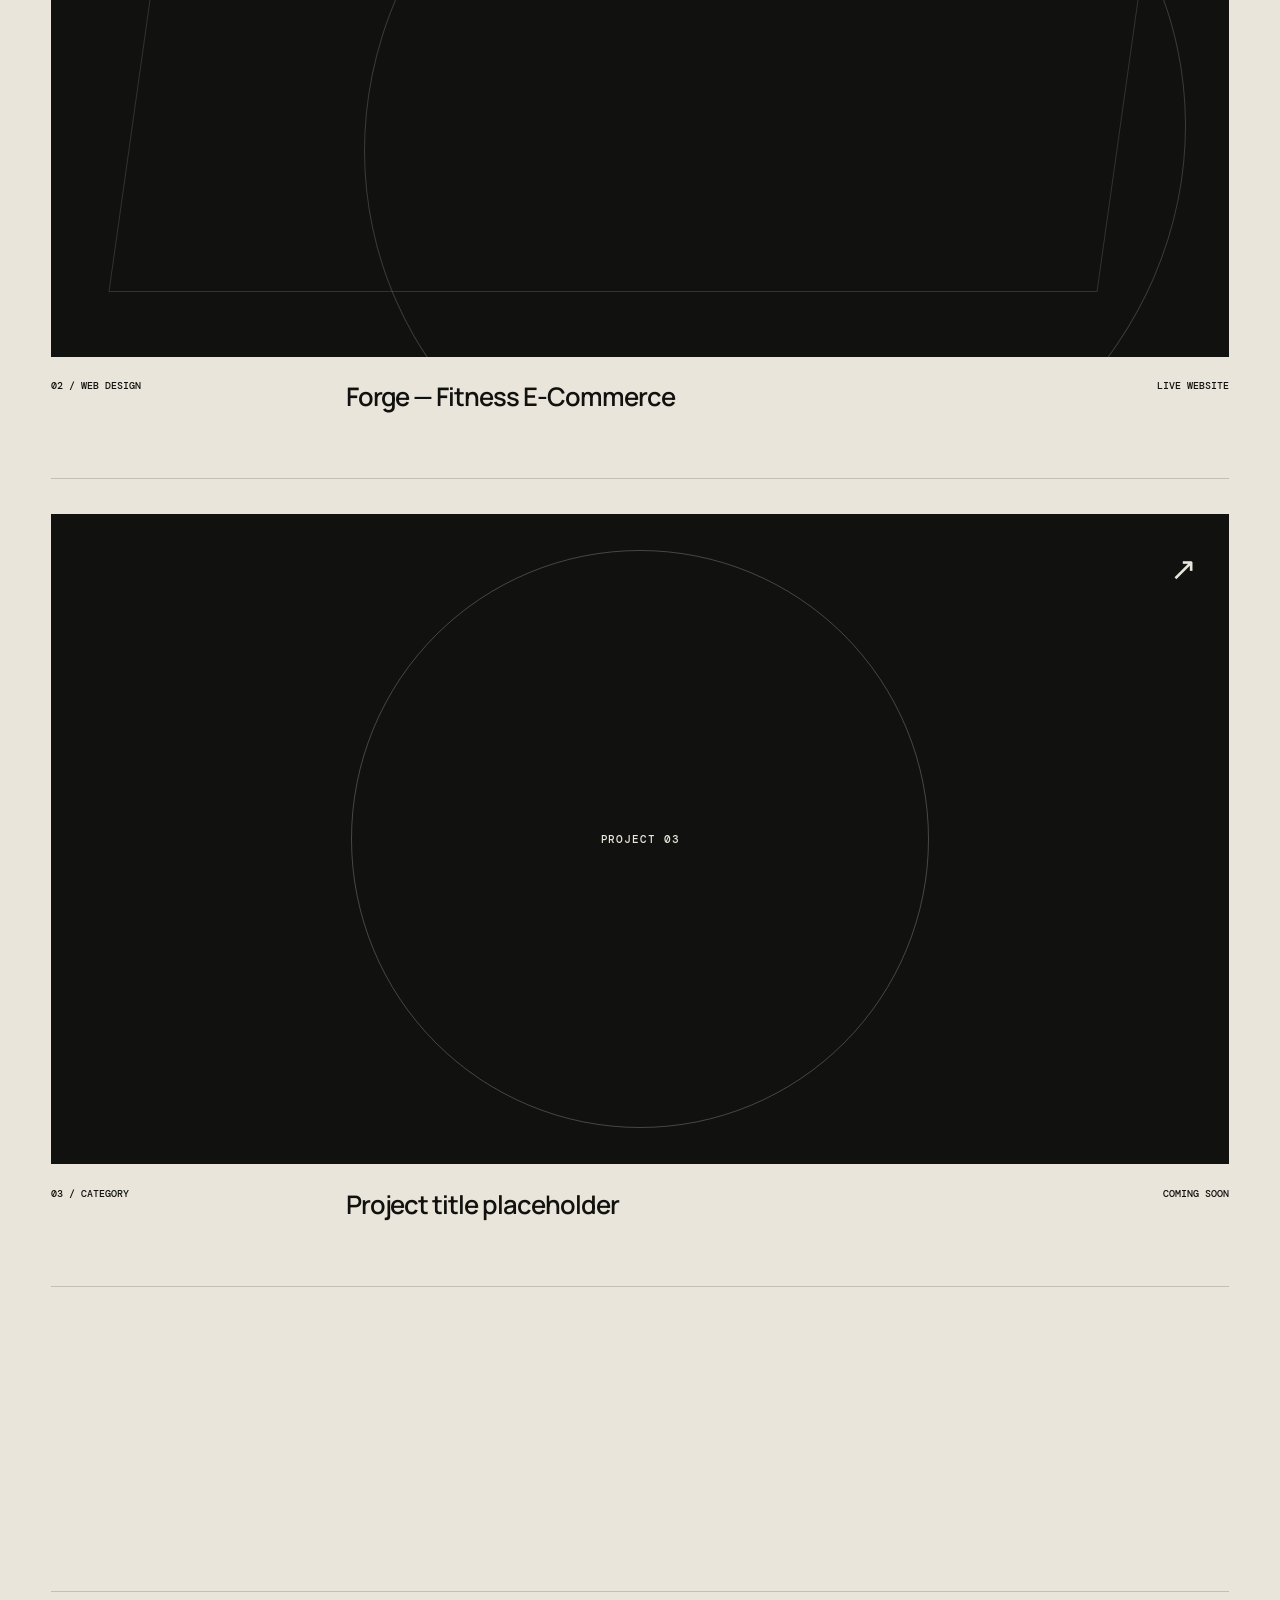
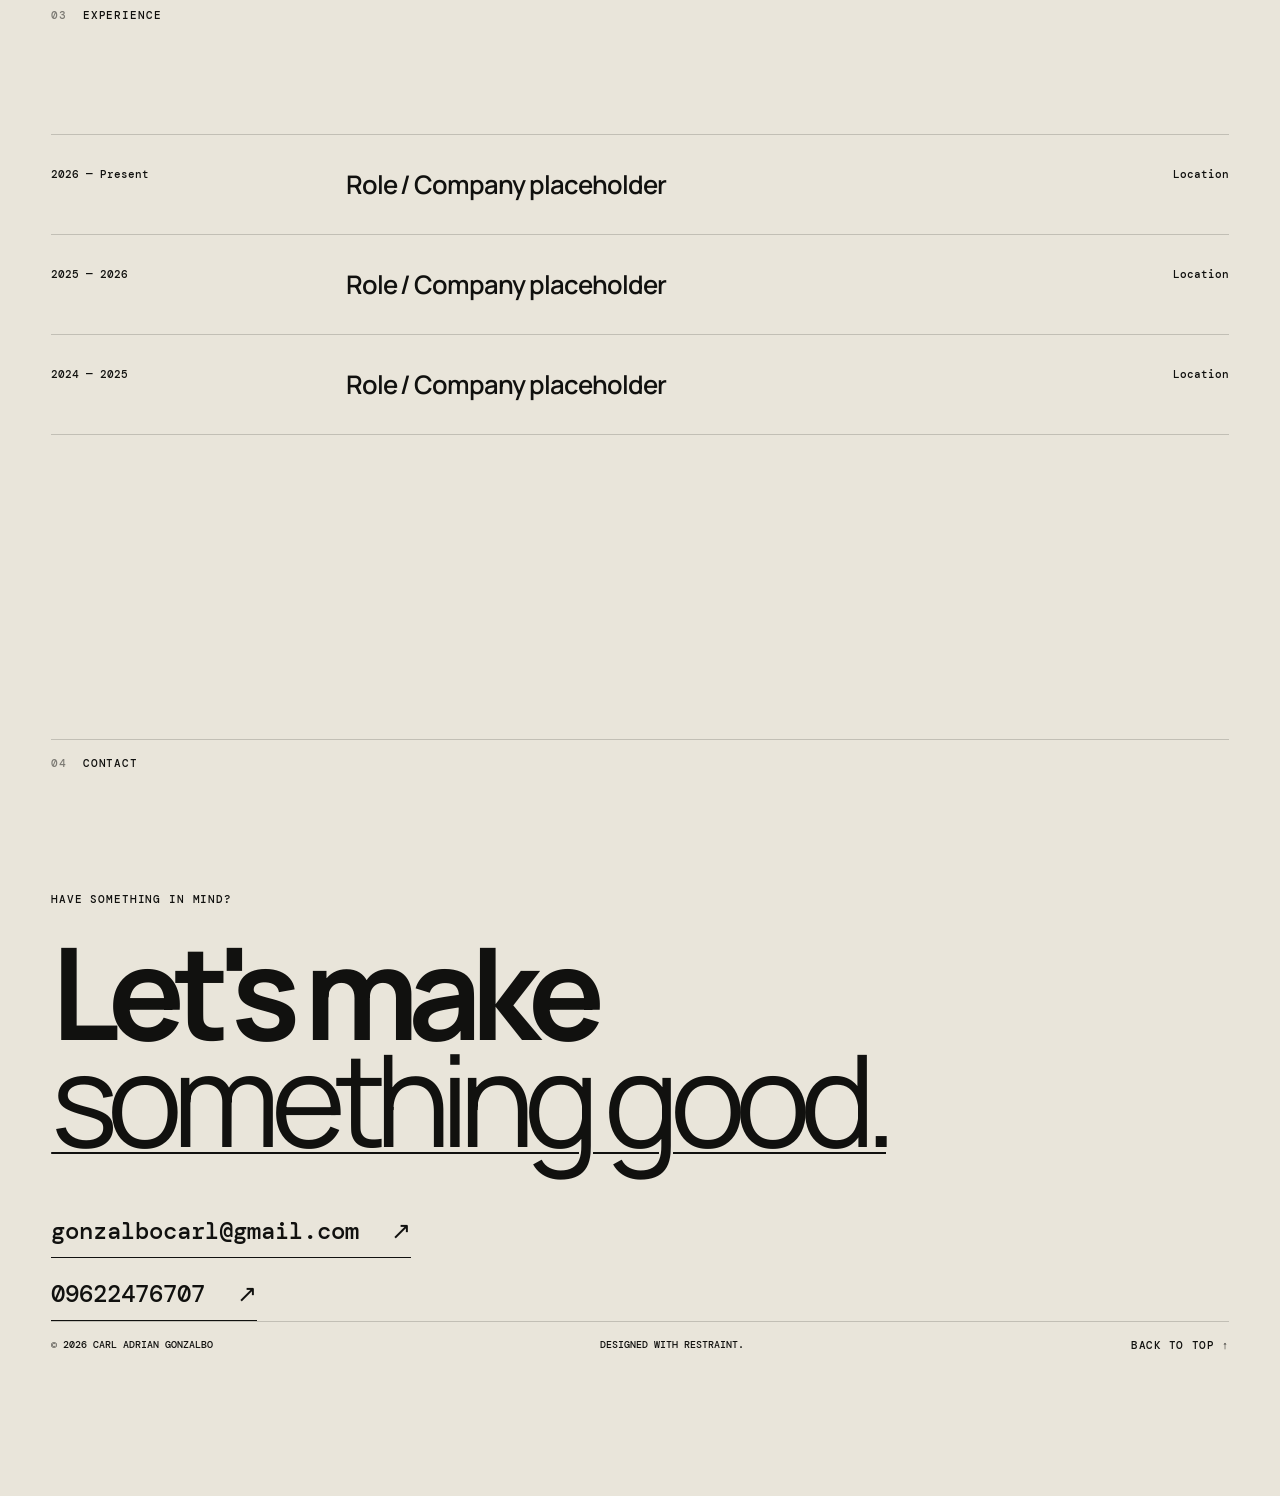
==== commit 0ecb76da: "refactor: organize projects into Canva and web design" ====
--- a/index.html
+++ b/index.html
@@ -1,16 +1,11 @@
 <!doctype html>
 <html lang="en">
 <head>
-  <meta charset="UTF-8">
-  <meta name="viewport" content="width=device-width, initial-scale=1.0">
-  <meta name="description" content="Personal portfolio of Carl Adrian Gonzalbo — selected work, experience, and contact.">
-  <meta name="theme-color" content="#e9e5da">
-  <meta name="color-scheme" content="light">
-  <link rel="icon" href="favicon.svg" type="image/svg+xml">
-  <link rel="preconnect" href="https://fonts.googleapis.com">
-  <link rel="preconnect" href="https://fonts.gstatic.com" crossorigin>
-  <link href="https://fonts.googleapis.com/css2?family=DM+Mono:wght@400;500&family=Manrope:wght@400;500;600;700;800&display=swap" rel="stylesheet">
-  <link rel="stylesheet" href="styles.css">
+  <meta charset="UTF-8"><meta name="viewport" content="width=device-width, initial-scale=1.0">
+  <meta name="description" content="Personal portfolio of Carl Adrian Gonzalbo — selected Canva designs, web design, experience, and contact.">
+  <meta name="theme-color" content="#e9e5da"><meta name="color-scheme" content="light">
+  <link rel="icon" href="favicon.svg" type="image/svg+xml"><link rel="preconnect" href="https://fonts.googleapis.com"><link rel="preconnect" href="https://fonts.gstatic.com" crossorigin>
+  <link href="https://fonts.googleapis.com/css2?family=DM+Mono:wght@400;500&family=Manrope:wght@400;500;600;700;800&display=swap" rel="stylesheet"><link rel="stylesheet" href="styles.css">
   <title>Portfolio — Carl Adrian Gonzalbo</title>
 </head>
 <body>
@@ -20,10 +15,9 @@
     <section class="hero section-pad"><div class="hero-meta reveal"><span>Portfolio / 2026</span><span>Based in the Philippines</span></div><div class="hero-copy"><p class="eyebrow reveal">Carl Adrian Gonzalbo</p><h1 class="hero-title"><span class="line reveal">Building things</span><span class="line reveal delay-1">with <em>intent.</em></span></h1><div class="hero-bottom reveal delay-2"><p class="hero-placeholder">Personal portfolio.<br>More about my work coming soon.</p><a class="scroll-cue magnetic" href="#about"><span>Scroll to explore</span><i>↓</i></a></div></div><div class="hero-mark" aria-hidden="true">01</div></section>
     <section id="about" class="about section-pad"><div class="section-label reveal"><span>01</span><span>About</span></div><div class="about-grid"><div class="about-statement reveal"><p>Placeholder for your story, perspective, and what you bring to the work.</p></div><div class="placeholder-frame reveal delay-1"><span>IMAGE / PORTRAIT</span><small>content placeholder</small></div></div></section>
     <section id="work" class="work section-pad"><div class="section-label reveal"><span>02</span><span>Selected work</span></div><div class="work-list">
-      <article class="project reveal"><div class="project-image project-image-photo"><img src="assets/gonzalbo-event-planning.jpg" alt="Gonzalbo Event Planning Inc. sample work" loading="lazy"><div class="project-overlay"><span>EVENT PLANNING / SAMPLE WORK</span><div class="project-arrow">↗</div></div></div><div class="project-info"><span>01 / Event planning</span><h2>Gonzalbo Event Planning Inc.</h2><span>Sample work</span></div></article>
-      <article class="project reveal"><a class="project-image project-image-forge" href="https://forge-five-self.vercel.app/#shop" target="_blank" rel="noopener noreferrer" aria-label="Open Forge fitness e-commerce website"><div class="forge-wordmark">FORGE<span>.</span></div><div class="forge-ui"><span>FITNESS / E-COMMERCE</span><strong>Explore the storefront ↗</strong></div></a><div class="project-info"><span>02 / Web design</span><h2>Forge — Fitness E-Commerce</h2><span>Live website</span></div></article>
-      <article class="project reveal"><div class="project-image project-image-canva"><img src="assets/noir-x-canva.svg" alt="Noir X fragrance campaign Canva design" loading="lazy"><div class="project-overlay"><span>CANVA / GRAPHIC DESIGN</span><div class="project-arrow">↗</div></div></div><div class="project-info"><span>03 / Canva design</span><h2>Noir X — Fragrance Campaign</h2><span>Sample work</span></div></article>
-      <article class="project reveal"><div class="project-image"><span>PROJECT 04</span><div class="project-arrow">↗</div></div><div class="project-info"><span>04 / Category</span><h2>Project title placeholder</h2><span>Coming soon</span></div></article>
+      <article class="project reveal"><div class="project-image project-image-photo"><img src="assets/gonzalbo-event-planning.jpg" alt="Gonzalbo Event Planning Inc. Canva design" loading="lazy"><div class="project-overlay"><span>CANVA / GRAPHIC DESIGN</span><div class="project-arrow">↗</div></div></div><div class="project-info"><span>01 / Canva designs</span><h2>Canva Designs</h2><span>Selected samples</span></div><div class="project-gallery"><div class="gallery-card"><img src="assets/noir-x-canva.svg" alt="Noir X fragrance campaign Canva design" loading="lazy"><span>Noir X / Fragrance Campaign</span></div><div class="gallery-card gallery-note"><span>More Canva designs</span><small>Additional samples can be added here.</small></div></div></article>
+      <article class="project reveal"><a class="project-image project-image-forge" href="https://forge-five-self.vercel.app/#shop" target="_blank" rel="noopener noreferrer" aria-label="Open Forge fitness e-commerce website"><div class="forge-wordmark">FORGE<span>.</span></div><div class="forge-ui"><span>FITNESS / E-COMMERCE</span><strong>Open live website ↗</strong></div></a><div class="project-info"><span>02 / Web design</span><h2>Forge — Fitness E-Commerce</h2><span>Live website</span></div></article>
+      <article class="project reveal"><div class="project-image"><span>PROJECT 03</span><div class="project-arrow">↗</div></div><div class="project-info"><span>03 / Category</span><h2>Project title placeholder</h2><span>Coming soon</span></div></article>
     </div></section>
     <section id="experience" class="experience section-pad"><div class="section-label reveal"><span>03</span><span>Experience</span></div><div class="experience-list"><div class="experience-row reveal"><span>2026 — Present</span><strong>Role / Company placeholder</strong><span>Location</span></div><div class="experience-row reveal"><span>2025 — 2026</span><strong>Role / Company placeholder</strong><span>Location</span></div><div class="experience-row reveal"><span>2024 — 2025</span><strong>Role / Company placeholder</strong><span>Location</span></div></div></section>
     <section id="contact" class="contact section-pad"><div class="section-label reveal"><span>04</span><span>Contact</span></div><div class="contact-inner"><p class="eyebrow reveal">Have something in mind?</p><h2 class="contact-title reveal delay-1">Let's make<br><em>something good.</em></h2><div class="contact-details reveal delay-2"><a class="contact-link magnetic" href="mailto:gonzalbocarl@gmail.com">gonzalbocarl@gmail.com <span>↗</span></a><a class="contact-phone magnetic" href="tel:+639622476707">09622476707 <span>↗</span></a></div></div><footer class="footer reveal"><span>© 2026 Carl Adrian Gonzalbo</span><span>Designed with restraint.</span><a href="#top">Back to top ↑</a></footer></section>
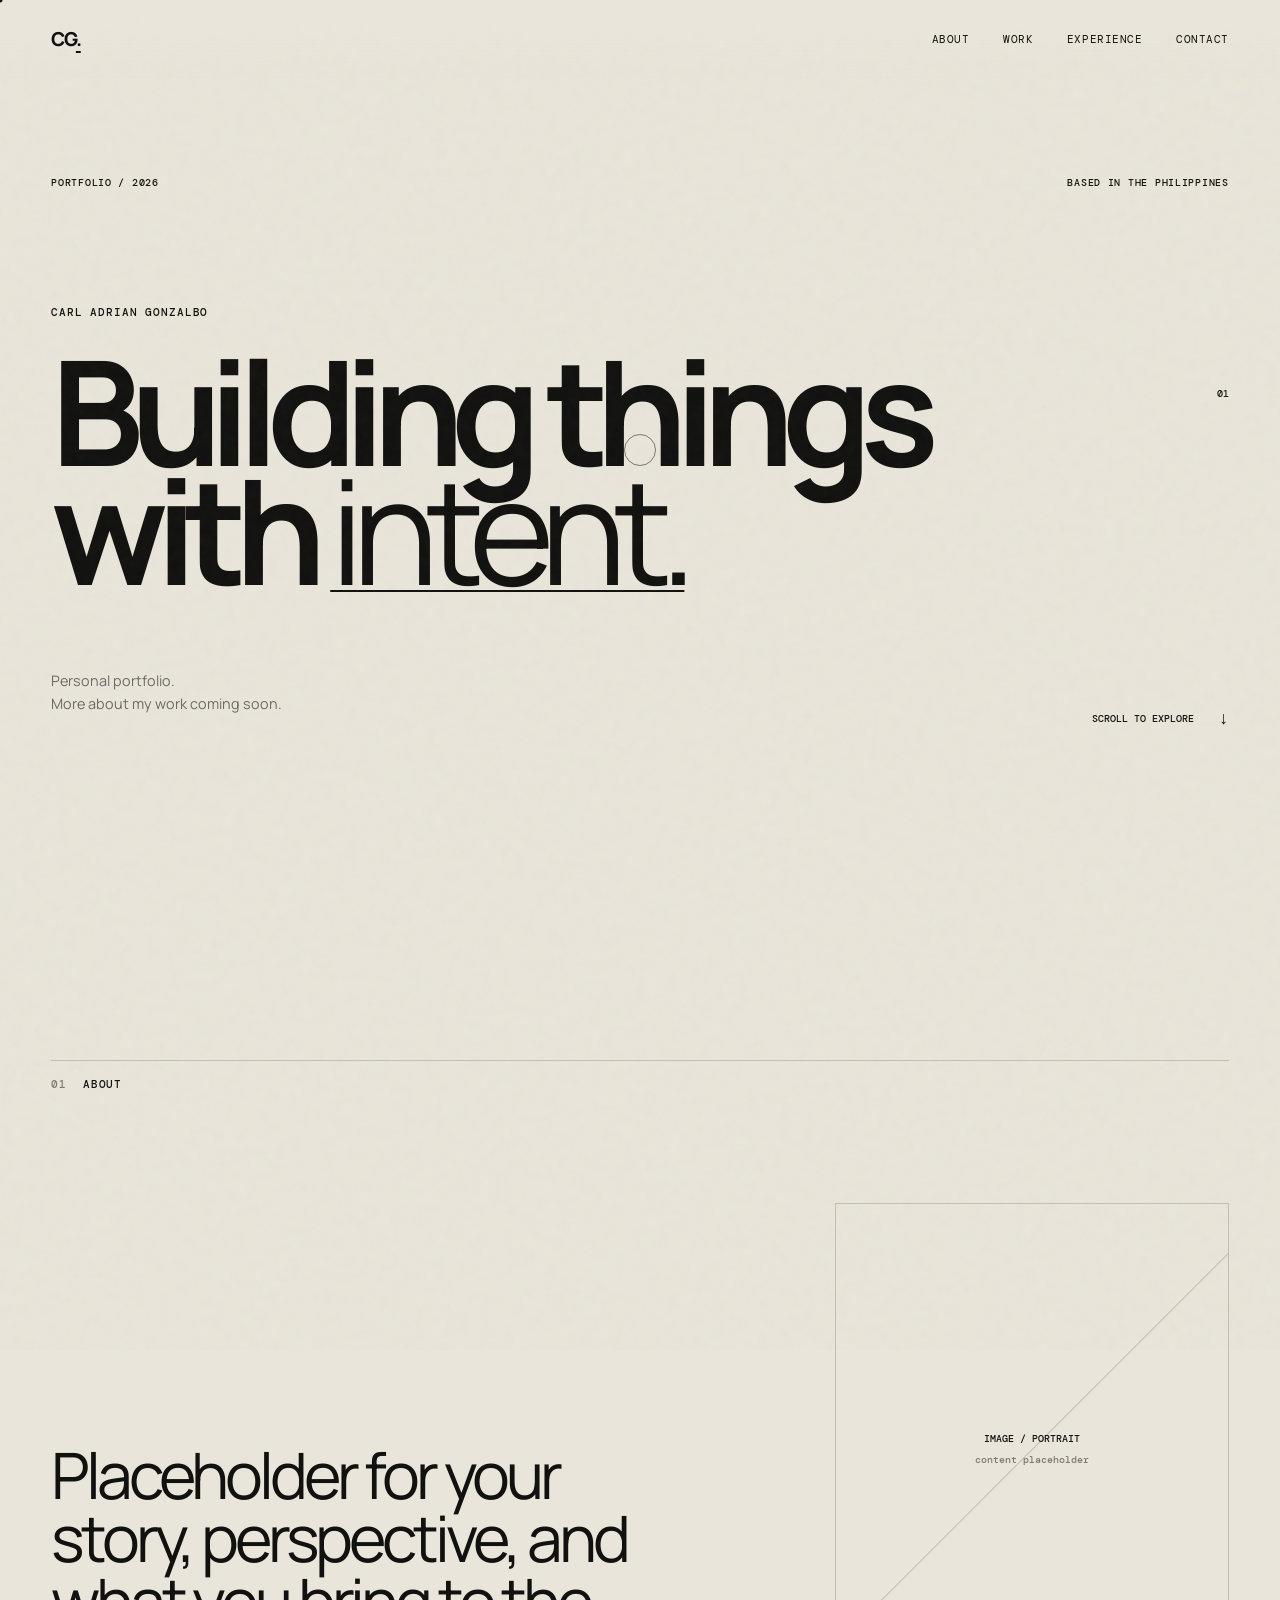
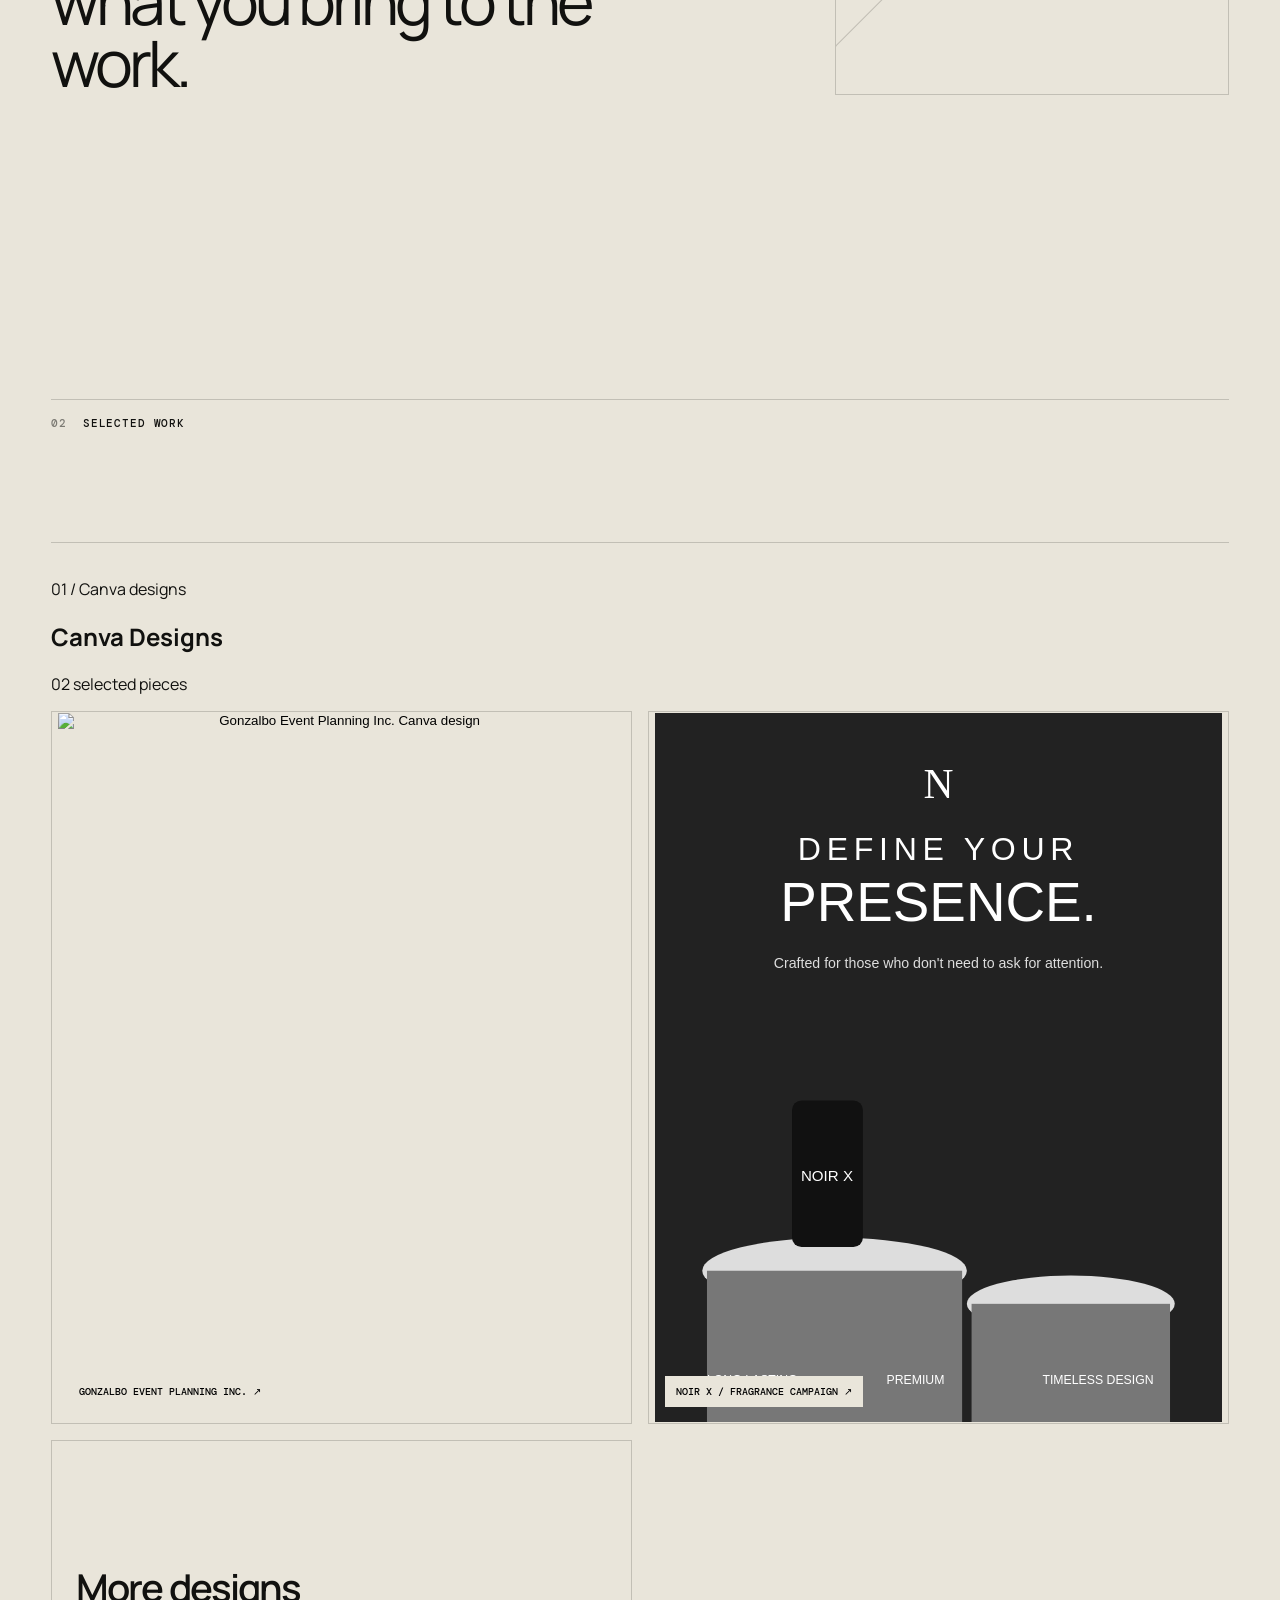
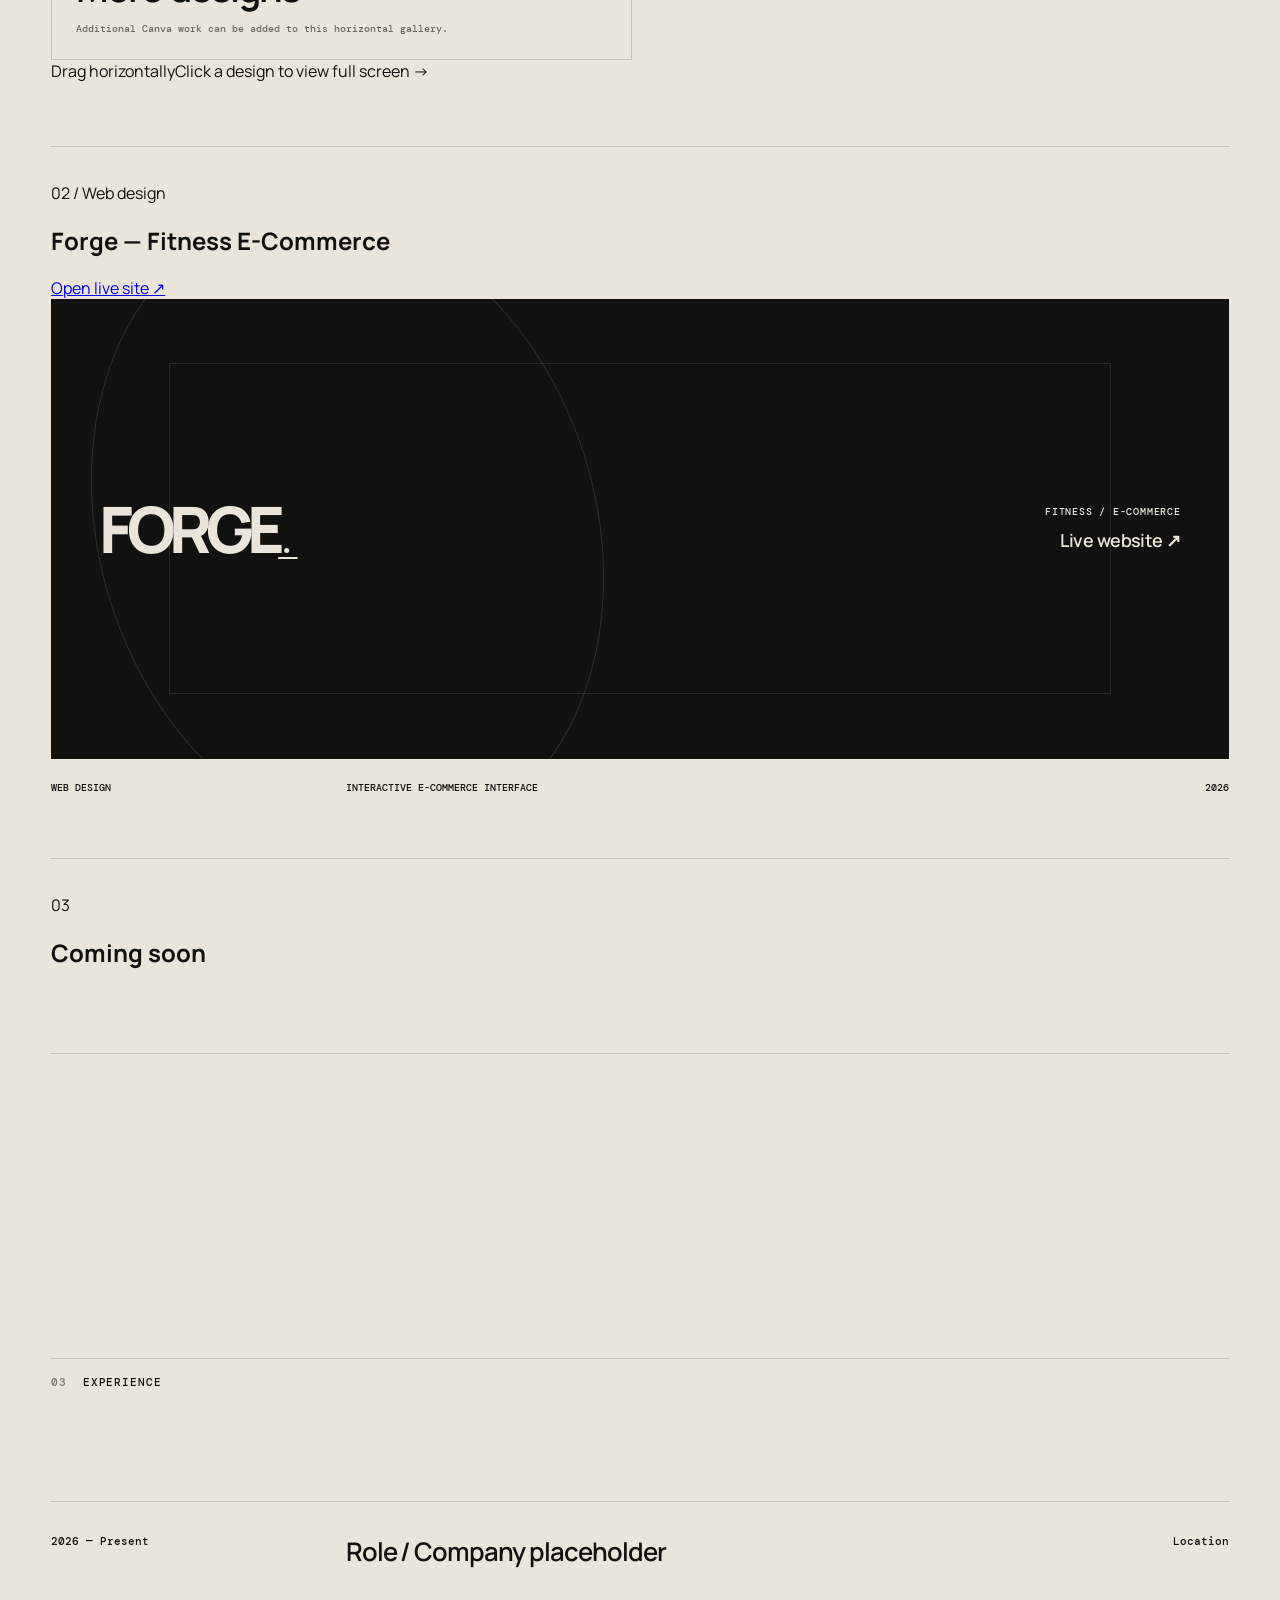
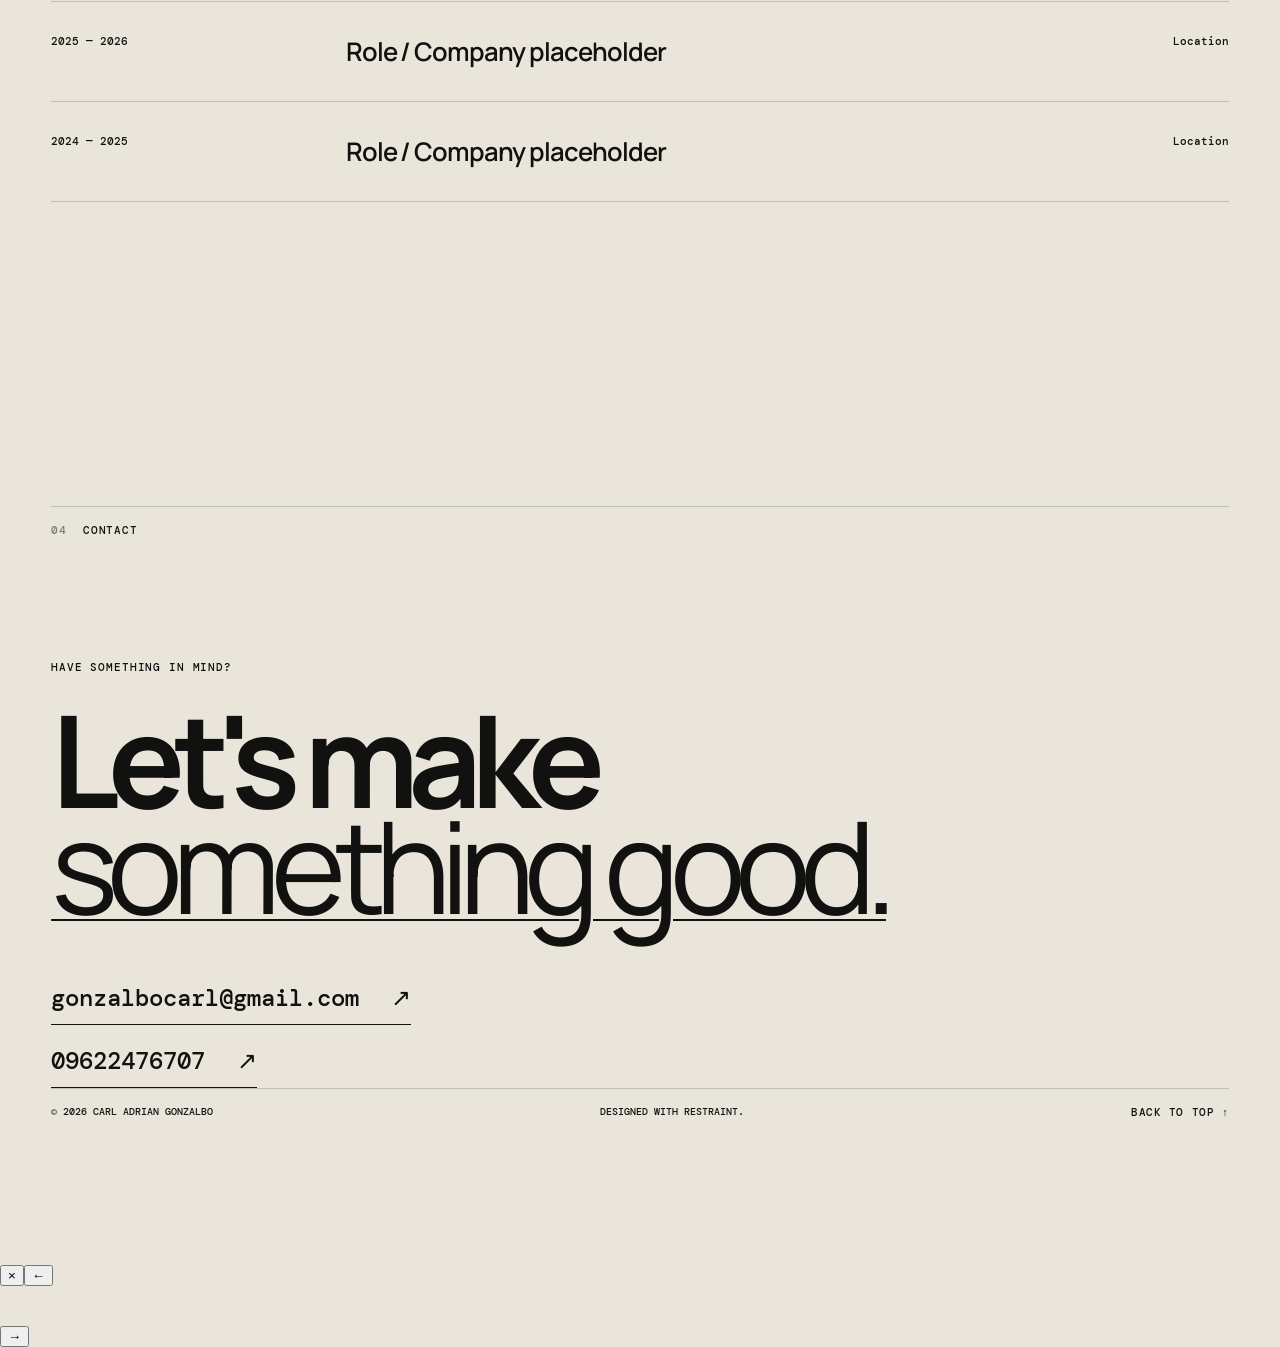
==== commit 5769a5c2: "refactor: turn project one into horizontal Canva gallery" ====
--- a/index.html
+++ b/index.html
@@ -14,12 +14,29 @@
   <main id="top">
     <section class="hero section-pad"><div class="hero-meta reveal"><span>Portfolio / 2026</span><span>Based in the Philippines</span></div><div class="hero-copy"><p class="eyebrow reveal">Carl Adrian Gonzalbo</p><h1 class="hero-title"><span class="line reveal">Building things</span><span class="line reveal delay-1">with <em>intent.</em></span></h1><div class="hero-bottom reveal delay-2"><p class="hero-placeholder">Personal portfolio.<br>More about my work coming soon.</p><a class="scroll-cue magnetic" href="#about"><span>Scroll to explore</span><i>↓</i></a></div></div><div class="hero-mark" aria-hidden="true">01</div></section>
     <section id="about" class="about section-pad"><div class="section-label reveal"><span>01</span><span>About</span></div><div class="about-grid"><div class="about-statement reveal"><p>Placeholder for your story, perspective, and what you bring to the work.</p></div><div class="placeholder-frame reveal delay-1"><span>IMAGE / PORTRAIT</span><small>content placeholder</small></div></div></section>
-    <section id="work" class="work section-pad"><div class="section-label reveal"><span>02</span><span>Selected work</span></div><div class="work-list">
-      <article class="project reveal"><div class="project-image project-image-photo"><img src="assets/gonzalbo-event-planning.jpg" alt="Gonzalbo Event Planning Inc. Canva design" loading="lazy"><div class="project-overlay"><span>CANVA / GRAPHIC DESIGN</span><div class="project-arrow">↗</div></div></div><div class="project-info"><span>01 / Canva designs</span><h2>Canva Designs</h2><span>Selected samples</span></div><div class="project-gallery"><div class="gallery-card"><img src="assets/noir-x-canva.svg" alt="Noir X fragrance campaign Canva design" loading="lazy"><span>Noir X / Fragrance Campaign</span></div><div class="gallery-card gallery-note"><span>More Canva designs</span><small>Additional samples can be added here.</small></div></div></article>
-      <article class="project reveal"><a class="project-image project-image-forge" href="https://forge-five-self.vercel.app/#shop" target="_blank" rel="noopener noreferrer" aria-label="Open Forge fitness e-commerce website"><div class="forge-wordmark">FORGE<span>.</span></div><div class="forge-ui"><span>FITNESS / E-COMMERCE</span><strong>Open live website ↗</strong></div></a><div class="project-info"><span>02 / Web design</span><h2>Forge — Fitness E-Commerce</h2><span>Live website</span></div></article>
-      <article class="project reveal"><div class="project-image"><span>PROJECT 03</span><div class="project-arrow">↗</div></div><div class="project-info"><span>03 / Category</span><h2>Project title placeholder</h2><span>Coming soon</span></div></article>
-    </div></section>
+    <section id="work" class="work section-pad">
+      <div class="section-label reveal"><span>02</span><span>Selected work</span></div>
+      <div class="work-list">
+        <article class="project project-canva reveal">
+          <div class="project-heading"><div><span class="project-kicker">01 / Canva designs</span><h2>Canva Designs</h2></div><span class="project-count">02 selected pieces</span></div>
+          <div class="gallery-shell"><div class="project-gallery" aria-label="Canva design gallery">
+            <button class="gallery-card gallery-image-card" type="button" data-full="assets/gonzalbo-event-planning.jpg" data-caption="Gonzalbo Event Planning Inc."><img src="assets/gonzalbo-event-planning.jpg" alt="Gonzalbo Event Planning Inc. Canva design" loading="lazy"><span>Gonzalbo Event Planning Inc. ↗</span></button>
+            <button class="gallery-card gallery-image-card" type="button" data-full="assets/noir-x-canva.svg" data-caption="Noir X — Fragrance Campaign"><img src="assets/noir-x-canva.svg" alt="Noir X fragrance campaign Canva design" loading="lazy"><span>Noir X / Fragrance Campaign ↗</span></button>
+            <div class="gallery-card gallery-note"><span>More designs</span><small>Additional Canva work can be added to this horizontal gallery.</small></div>
+          </div></div>
+          <div class="gallery-hint"><span>Drag horizontally</span><span>Click a design to view full screen →</span></div>
+        </article>
+        <article class="project project-web reveal">
+          <div class="project-heading"><div><span class="project-kicker">02 / Web design</span><h2>Forge — Fitness E-Commerce</h2></div><a class="project-open magnetic" href="https://forge-five-self.vercel.app/#shop" target="_blank" rel="noopener noreferrer">Open live site ↗</a></div>
+          <a class="project-image project-image-forge" href="https://forge-five-self.vercel.app/#shop" target="_blank" rel="noopener noreferrer" aria-label="Open Forge fitness e-commerce website"><div class="forge-wordmark">FORGE<span>.</span></div><div class="forge-ui"><span>FITNESS / E-COMMERCE</span><strong>Live website ↗</strong></div></a>
+          <div class="project-info"><span>Web design</span><span>Interactive e-commerce interface</span><span>2026</span></div>
+        </article>
+        <article class="project project-placeholder reveal"><div class="project-heading"><div><span class="project-kicker">03</span><h2>Coming soon</h2></div></div></article>
+      </div>
+    </section>
     <section id="experience" class="experience section-pad"><div class="section-label reveal"><span>03</span><span>Experience</span></div><div class="experience-list"><div class="experience-row reveal"><span>2026 — Present</span><strong>Role / Company placeholder</strong><span>Location</span></div><div class="experience-row reveal"><span>2025 — 2026</span><strong>Role / Company placeholder</strong><span>Location</span></div><div class="experience-row reveal"><span>2024 — 2025</span><strong>Role / Company placeholder</strong><span>Location</span></div></div></section>
     <section id="contact" class="contact section-pad"><div class="section-label reveal"><span>04</span><span>Contact</span></div><div class="contact-inner"><p class="eyebrow reveal">Have something in mind?</p><h2 class="contact-title reveal delay-1">Let's make<br><em>something good.</em></h2><div class="contact-details reveal delay-2"><a class="contact-link magnetic" href="mailto:gonzalbocarl@gmail.com">gonzalbocarl@gmail.com <span>↗</span></a><a class="contact-phone magnetic" href="tel:+639622476707">09622476707 <span>↗</span></a></div></div><footer class="footer reveal"><span>© 2026 Carl Adrian Gonzalbo</span><span>Designed with restraint.</span><a href="#top">Back to top ↑</a></footer></section>
-  </main><script src="script.js"></script>
+  </main>
+  <div class="lightbox" aria-hidden="true"><button class="lightbox-close" type="button" aria-label="Close full screen preview">×</button><button class="lightbox-prev" type="button" aria-label="Previous design">←</button><div class="lightbox-stage"><img class="lightbox-image" alt=""><p class="lightbox-caption"></p></div><button class="lightbox-next" type="button" aria-label="Next design">→</button></div>
+  <script src="script.js"></script>
 </body></html>
--- a/styles.css
+++ b/styles.css
@@ -1 +1 @@
-:root{--ink:#11110f;--paper:#e9e5da;--line:rgba(17,17,15,.18);--muted:rgba(17,17,15,.58);--ease:cubic-bezier(.22,1,.36,1)}*{box-sizing:border-box}html{scroll-behavior:smooth}body{margin:0;background:var(--paper);color:var(--ink);font-family:Manrope,Arial,sans-serif;overflow-x:hidden}.noise{position:fixed;inset:-50%;z-index:10;pointer-events:none;opacity:.045;background-image:url("data:image/svg+xml,%3Csvg viewBox='0 0 180 180' xmlns='http://www.w3.org/2000/svg'%3E%3Cfilter id='n'%3E%3CfeTurbulence type='fractalNoise' baseFrequency='.9' numOctaves='4' stitchTiles='stitch'/%3E%3C/filter%3E%3Crect width='100%25' height='100%25' filter='url(%23n)' opacity='.8'/%3E%3C/svg%3E");animation:noise .18s steps(2) infinite}.cursor-dot,.cursor-ring{position:fixed;top:0;left:0;border-radius:50%;pointer-events:none;z-index:20;transform:translate(-50%,-50%)}.cursor-dot{width:5px;height:5px;background:var(--ink)}.cursor-ring{width:32px;height:32px;border:1px solid var(--ink);opacity:.5;transition:width .35s var(--ease),height .35s var(--ease),opacity .35s}.cursor-ring.is-hover{width:58px;height:58px;opacity:.8}.site-header{position:fixed;top:0;left:0;right:0;height:78px;padding:0 4vw;display:flex;align-items:center;justify-content:space-between;z-index:15;background:linear-gradient(var(--paper),transparent)}.brand{font-size:1.2rem;font-weight:800;letter-spacing:-.06em;color:var(--ink);text-decoration:none}.brand span,em{font-style:normal;color:var(--ink);text-decoration:underline;text-decoration-thickness:2px;text-underline-offset:5px}.nav{display:flex;gap:2.1rem}.nav a,.footer a{font-family:'DM Mono',monospace;font-size:.68rem;text-transform:uppercase;letter-spacing:.05em;color:var(--ink);text-decoration:none;position:relative}.nav a:after{content:"";position:absolute;left:0;bottom:-6px;width:100%;height:1px;background:var(--ink);transform:scaleX(0);transform-origin:right;transition:transform .45s var(--ease)}.nav a:hover:after{transform:scaleX(1);transform-origin:left}.menu-toggle{display:none;background:none;border:0}.section-pad{padding:10rem 4vw 9rem;position:relative}.hero{min-height:100svh;padding-top:11rem;display:flex;flex-direction:column;justify-content:space-between}.hero-meta{display:flex;justify-content:space-between;font:500 .65rem 'DM Mono',monospace;text-transform:uppercase;letter-spacing:.07em}.hero-copy{margin:auto 0 3vh}.eyebrow,.section-label{font:500 .67rem 'DM Mono',monospace;text-transform:uppercase;letter-spacing:.08em}.hero-title{font-size:clamp(4.5rem,11.4vw,12.5rem);line-height:.82;letter-spacing:-.085em;margin:2rem 0 4rem;font-weight:700}.hero-title .line{display:block}.hero-title em,.contact-title em{font-weight:400}.hero-bottom{display:flex;justify-content:space-between;align-items:end}.hero-placeholder{font-size:.9rem;line-height:1.6;color:var(--muted)}.scroll-cue{display:flex;gap:1.5rem;align-items:center;color:var(--ink);text-decoration:none;font:500 .65rem 'DM Mono',monospace;text-transform:uppercase}.scroll-cue i{font-style:normal;font-size:1.1rem;transition:transform .4s var(--ease)}.scroll-cue:hover i{transform:translateY(5px)}.hero-mark{position:absolute;right:4vw;top:43%;font:500 .65rem 'DM Mono',monospace}.section-label{display:flex;gap:1rem;border-top:1px solid var(--line);padding-top:1rem;margin-bottom:7rem}.section-label span:first-child{opacity:.5}.about-grid{display:grid;grid-template-columns:1.25fr .75fr;gap:10vw;align-items:end}.about-statement p{font-size:clamp(2.2rem,5vw,5.8rem);line-height:.98;letter-spacing:-.065em;max-width:900px;margin:0}.placeholder-frame{aspect-ratio:4/5;border:1px solid var(--line);display:flex;flex-direction:column;align-items:center;justify-content:center;position:relative;overflow:hidden}.placeholder-frame:before{content:"";position:absolute;width:160%;height:1px;background:var(--line);transform:rotate(-45deg)}.placeholder-frame span,.placeholder-frame small{font:500 .65rem 'DM Mono',monospace;z-index:1}.placeholder-frame small{margin-top:.5rem;opacity:.5}.work-list{border-top:1px solid var(--line)}.project{border-bottom:1px solid var(--line);padding:2.2rem 0 4rem}.project-image{height:min(55vw,650px);background:var(--ink);color:var(--paper);display:flex;align-items:center;justify-content:center;position:relative;overflow:hidden;transition:transform .7s var(--ease)}.project-image:before{content:"";position:absolute;width:45vw;height:45vw;border:1px solid rgba(233,229,218,.25);border-radius:50%;transition:transform 1s var(--ease)}.project:hover .project-image:before{transform:scale(1.25) rotate(20deg)}.project:hover .project-image{transform:scale(.985)}.project-image-alt{background:var(--paper);color:var(--ink);border:1px solid var(--line)}.project-image-alt:before{border-color:var(--line)}.project-image span{font:500 .7rem 'DM Mono',monospace;letter-spacing:.08em;z-index:1}.project-arrow{position:absolute;right:2rem;top:2rem;font-size:2rem;transition:transform .5s var(--ease)}.project:hover .project-arrow{transform:translate(5px,-5px)}.project-image-photo{background:var(--ink)}.project-image-photo:before{display:none}.project-image-photo img{width:100%;height:100%;object-fit:cover;display:block;transition:transform 1s var(--ease),filter .7s var(--ease)}.project-image-photo:after{content:"";position:absolute;inset:0;background:var(--ink);opacity:.08;pointer-events:none}.project-overlay{position:absolute;inset:0;padding:2rem;display:flex;align-items:flex-end;justify-content:space-between;color:var(--paper);background:linear-gradient(transparent 45%,rgba(17,17,15,.62));z-index:2}.project-overlay span{font:500 .7rem 'DM Mono',monospace;letter-spacing:.08em}.project:hover .project-image-photo img{transform:scale(1.035)}.project:hover .project-image-photo{transform:scale(.985)}.project-image-forge{background:var(--ink);color:var(--paper);border:0;text-decoration:none;align-items:flex-start;justify-content:flex-end;padding:2.5rem}.project-image-forge:before{width:70%;height:120%;border-color:rgba(233,229,218,.2);transform:rotate(-18deg)}.project-image-forge:after{content:"";position:absolute;inset:10% 8%;border:1px solid rgba(233,229,218,.16);transform:skewX(-8deg);transition:transform .8s var(--ease)}.project:hover .project-image-forge:before{transform:rotate(-12deg) scale(1.08)}.project:hover .project-image-forge:after{transform:skewX(-3deg) translateX(1rem)}.forge-wordmark{position:absolute;top:2.5rem;left:2.5rem;font-size:clamp(3rem,8vw,8rem);font-weight:800;letter-spacing:-.1em;z-index:2}.forge-wordmark span{font-size:.45em;text-decoration:underline;text-underline-offset:.15em}.forge-ui{position:relative;z-index:3;display:flex;flex-direction:column;align-items:flex-end;gap:.8rem;text-align:right}.forge-ui span{font:500 .68rem 'DM Mono',monospace;letter-spacing:.08em}.forge-ui strong{font-size:clamp(1rem,2vw,1.5rem);letter-spacing:-.04em}.project-info{display:grid;grid-template-columns:1fr 2fr 1fr;padding-top:1.4rem;font:500 .65rem 'DM Mono',monospace;text-transform:uppercase}.project-info h2{font:600 clamp(1.1rem,2vw,1.7rem) Manrope;margin:0;letter-spacing:-.04em;text-transform:none}.project-info span:last-child{text-align:right}.experience-list{border-top:1px solid var(--line)}.experience-row{display:grid;grid-template-columns:1fr 2fr 1fr;padding:2rem 0;border-bottom:1px solid var(--line);font:500 .7rem 'DM Mono',monospace;transition:padding .5s var(--ease)}.experience-row:hover{padding-left:1rem;padding-right:1rem}.experience-row strong{font:600 clamp(1.1rem,2vw,1.6rem) Manrope;letter-spacing:-.04em}.experience-row span:last-child{text-align:right}.contact{min-height:90svh;display:flex;flex-direction:column}.contact-inner{margin:auto 0}.contact-title{font-size:clamp(4rem,10vw,11rem);line-height:.83;letter-spacing:-.085em;margin:2rem 0 4rem}.contact-details{display:flex;flex-direction:column;align-items:flex-start;gap:1.25rem}.contact-link,.contact-phone{font:500 clamp(1rem,2vw,1.5rem) 'DM Mono',monospace;color:var(--ink);text-decoration:none;border-bottom:1px solid var(--ink);padding-bottom:.7rem;display:inline-flex;gap:2rem}.contact-link span,.contact-phone span{transition:transform .4s var(--ease)}.contact-link:hover span,.contact-phone:hover span{transform:translate(6px,-6px)}.footer{border-top:1px solid var(--line);margin-top:auto;padding-top:1rem;display:flex;justify-content:space-between;font:500 .62rem 'DM Mono',monospace;text-transform:uppercase}.reveal{opacity:0;transform:translateY(28px);transition:opacity .9s var(--ease),transform .9s var(--ease)}.reveal.visible{opacity:1;transform:none}.delay-1{transition-delay:.12s}.delay-2{transition-delay:.22s}.magnetic{transition:transform .25s var(--ease)}@keyframes noise{0%{transform:translate(0,0)}25%{transform:translate(2%, -1%)}50%{transform:translate(-1%,2%)}75%{transform:translate(1%,1%)}100%{transform:translate(-2%,-1%)}}@media(max-width:700px){.site-header{height:68px;padding:0 5vw}.nav{display:none;position:absolute;top:68px;left:0;right:0;padding:1.5rem 5vw 2rem;background:var(--paper);border-bottom:1px solid var(--line);flex-direction:column;gap:1.3rem}.nav.open{display:flex}.menu-toggle{display:flex;flex-direction:column;gap:5px}.menu-toggle span{display:block;width:22px;height:1px;background:var(--ink)}.section-pad{padding:7rem 5vw}.hero{padding-top:8rem}.hero-meta span:last-child{display:none}.hero-title{font-size:clamp(3.8rem,17vw,7rem);margin:1.7rem 0 3rem}.hero-bottom{align-items:start;gap:2rem;flex-direction:column}.scroll-cue{margin-top:1rem}.about-grid{grid-template-columns:1fr;gap:3rem}.about-statement p{font-size:clamp(2.2rem,11vw,4rem)}.placeholder-frame{max-width:70%;margin-left:auto}.section-label{margin-bottom:4rem}.project-image{height:65vw}.project-info{grid-template-columns:1fr 1fr;gap:.8rem}.project-info h2{grid-column:1/-1;grid-row:1}.project-info span:first-child{grid-row:2}.project-info span:last-child{grid-row:2}.experience-row{grid-template-columns:1fr;gap:.8rem}.experience-row span:last-child{text-align:left}.contact-title{font-size:clamp(3.7rem,16vw,7rem)}.footer{gap:1rem;flex-wrap:wrap}.footer span:nth-child(2){display:none}.cursor-dot,.cursor-ring{display:none}.project-image-forge{padding:1.5rem}.forge-wordmark{top:1.5rem;left:1.5rem}.forge-ui{gap:.5rem}.forge-ui strong{font-size:1rem}}@media(prefers-reduced-motion:reduce){html{scroll-behavior:auto}.noise{animation:none}.reveal{transition:none}.project-image,.project-image:before,.project-arrow,.project-image-photo img,.project-image-forge:after{transition:none}}
+:root{--ink:#11110f;--paper:#e9e5da;--line:rgba(17,17,15,.18);--muted:rgba(17,17,15,.58);--ease:cubic-bezier(.22,1,.36,1)}*{box-sizing:border-box}html{scroll-behavior:smooth}body{margin:0;background:var(--paper);color:var(--ink);font-family:Manrope,Arial,sans-serif;overflow-x:hidden}.noise{position:fixed;inset:-50%;z-index:10;pointer-events:none;opacity:.045;background-image:url("data:image/svg+xml,%3Csvg viewBox='0 0 180 180' xmlns='http://www.w3.org/2000/svg'%3E%3Cfilter id='n'%3E%3CfeTurbulence type='fractalNoise' baseFrequency='.9' numOctaves='4' stitchTiles='stitch'/%3E%3C/filter%3E%3Crect width='100%25' height='100%25' filter='url(%23n)' opacity='.8'/%3E%3C/svg%3E");animation:noise .18s steps(2) infinite}.cursor-dot,.cursor-ring{position:fixed;top:0;left:0;border-radius:50%;pointer-events:none;z-index:20;transform:translate(-50%,-50%)}.cursor-dot{width:5px;height:5px;background:var(--ink)}.cursor-ring{width:32px;height:32px;border:1px solid var(--ink);opacity:.5;transition:width .35s var(--ease),height .35s var(--ease),opacity .35s}.cursor-ring.is-hover{width:58px;height:58px;opacity:.8}.site-header{position:fixed;top:0;left:0;right:0;height:78px;padding:0 4vw;display:flex;align-items:center;justify-content:space-between;z-index:15;background:linear-gradient(var(--paper),transparent)}.brand{font-size:1.2rem;font-weight:800;letter-spacing:-.06em;color:var(--ink);text-decoration:none}.brand span,em{font-style:normal;color:var(--ink);text-decoration:underline;text-decoration-thickness:2px;text-underline-offset:5px}.nav{display:flex;gap:2.1rem}.nav a,.footer a{font-family:'DM Mono',monospace;font-size:.68rem;text-transform:uppercase;letter-spacing:.05em;color:var(--ink);text-decoration:none;position:relative}.nav a:after{content:"";position:absolute;left:0;bottom:-6px;width:100%;height:1px;background:var(--ink);transform:scaleX(0);transform-origin:right;transition:transform .45s var(--ease)}.nav a:hover:after{transform:scaleX(1);transform-origin:left}.menu-toggle{display:none;background:none;border:0}.section-pad{padding:10rem 4vw 9rem;position:relative}.hero{min-height:100svh;padding-top:11rem;display:flex;flex-direction:column;justify-content:space-between}.hero-meta{display:flex;justify-content:space-between;font:500 .65rem 'DM Mono',monospace;text-transform:uppercase;letter-spacing:.07em}.hero-copy{margin:auto 0 3vh}.eyebrow,.section-label{font:500 .67rem 'DM Mono',monospace;text-transform:uppercase;letter-spacing:.08em}.hero-title{font-size:clamp(4.5rem,11.4vw,12.5rem);line-height:.82;letter-spacing:-.085em;margin:2rem 0 4rem;font-weight:700}.hero-title .line{display:block}.hero-title em,.contact-title em{font-weight:400}.hero-bottom{display:flex;justify-content:space-between;align-items:end}.hero-placeholder{font-size:.9rem;line-height:1.6;color:var(--muted)}.scroll-cue{display:flex;gap:1.5rem;align-items:center;color:var(--ink);text-decoration:none;font:500 .65rem 'DM Mono',monospace;text-transform:uppercase}.scroll-cue i{font-style:normal;font-size:1.1rem;transition:transform .4s var(--ease)}.scroll-cue:hover i{transform:translateY(5px)}.hero-mark{position:absolute;right:4vw;top:43%;font:500 .65rem 'DM Mono',monospace}.section-label{display:flex;gap:1rem;border-top:1px solid var(--line);padding-top:1rem;margin-bottom:7rem}.section-label span:first-child{opacity:.5}.about-grid{display:grid;grid-template-columns:1.25fr .75fr;gap:10vw;align-items:end}.about-statement p{font-size:clamp(2.2rem,5vw,5.8rem);line-height:.98;letter-spacing:-.065em;max-width:900px;margin:0}.placeholder-frame{aspect-ratio:4/5;border:1px solid var(--line);display:flex;flex-direction:column;align-items:center;justify-content:center;position:relative;overflow:hidden}.placeholder-frame:before{content:"";position:absolute;width:160%;height:1px;background:var(--line);transform:rotate(-45deg)}.placeholder-frame span,.placeholder-frame small{font:500 .65rem 'DM Mono',monospace;z-index:1}.placeholder-frame small{margin-top:.5rem;opacity:.5}.work-list{border-top:1px solid var(--line)}.project{border-bottom:1px solid var(--line);padding:2.2rem 0 4rem}.project-image{height:min(55vw,650px);background:var(--ink);color:var(--paper);display:flex;align-items:center;justify-content:center;position:relative;overflow:hidden;transition:transform .7s var(--ease)}.project-image:before{content:"";position:absolute;width:45vw;height:45vw;border:1px solid rgba(233,229,218,.25);border-radius:50%;transition:transform 1s var(--ease)}.project:hover .project-image:before{transform:scale(1.25) rotate(20deg)}.project:hover .project-image{transform:scale(.985)}.project-image span{font:500 .7rem 'DM Mono',monospace;letter-spacing:.08em;z-index:1}.project-arrow{position:absolute;right:2rem;top:2rem;font-size:2rem;transition:transform .5s var(--ease)}.project:hover .project-arrow{transform:translate(5px,-5px)}.project-image-photo{background:var(--paper);border:1px solid var(--line)}.project-image-photo:before{display:none}.project-image-photo img{width:100%;height:100%;object-fit:contain;display:block;transition:transform 1s var(--ease)}.project-image-photo:after{display:none}.project-overlay{position:absolute;inset:0;padding:2rem;display:flex;align-items:flex-end;justify-content:space-between;color:var(--paper);background:linear-gradient(transparent 55%,rgba(17,17,15,.42));z-index:2}.project-overlay span{font:500 .7rem 'DM Mono',monospace;letter-spacing:.08em}.project:hover .project-image-photo img{transform:scale(1.015)}.project-gallery{display:grid;grid-template-columns:1fr 1fr;gap:1rem;margin-top:1rem}.gallery-card{border:1px solid var(--line);min-height:220px;position:relative;overflow:hidden;display:flex;align-items:flex-end;background:var(--paper)}.gallery-card img{width:100%;height:100%;object-fit:contain;display:block;transition:transform .8s var(--ease)}.gallery-card:hover img{transform:scale(1.02)}.gallery-card span{position:absolute;left:1rem;bottom:1rem;background:var(--paper);padding:.55rem .7rem;font:500 .62rem 'DM Mono',monospace;text-transform:uppercase;z-index:2}.gallery-note{padding:1.5rem;flex-direction:column;align-items:flex-start;justify-content:flex-end}.gallery-note span{position:static;background:none;padding:0;font:600 clamp(1.3rem,3vw,2.4rem) Manrope;text-transform:none;letter-spacing:-.05em}.gallery-note small{margin-top:.5rem;color:var(--muted);font:500 .65rem 'DM Mono',monospace}.project-image-forge{height:min(38vw,460px);background:var(--ink);color:var(--paper);border:0;text-decoration:none;align-items:center;justify-content:space-between;padding:2.5rem 3rem}.project-image-forge:before{width:42%;height:140%;border-color:rgba(233,229,218,.13);transform:rotate(-18deg)}.project-image-forge:after{content:"";position:absolute;inset:14% 10%;border:1px solid rgba(233,229,218,.11);transform:none;transition:transform .8s var(--ease)}.project:hover .project-image-forge:before{transform:rotate(-12deg) scale(1.04)}.project:hover .project-image-forge:after{transform:translateX(.5rem)}.forge-wordmark{position:relative;top:auto;left:auto;font-size:clamp(2.4rem,5vw,5.5rem);font-weight:800;letter-spacing:-.1em;z-index:2}.forge-wordmark span{font-size:.45em;text-decoration:underline;text-underline-offset:.15em}.forge-ui{position:relative;z-index:3;display:flex;flex-direction:column;align-items:flex-end;gap:.6rem;text-align:right}.forge-ui span{font:500 .62rem 'DM Mono',monospace;letter-spacing:.08em}.forge-ui strong{font-size:clamp(.9rem,1.4vw,1.15rem);font-weight:600;letter-spacing:-.03em}.project-info{display:grid;grid-template-columns:1fr 2fr 1fr;padding-top:1.4rem;font:500 .65rem 'DM Mono',monospace;text-transform:uppercase}.project-info h2{font:600 clamp(1.1rem,2vw,1.7rem) Manrope;margin:0;letter-spacing:-.04em;text-transform:none}.project-info span:last-child{text-align:right}.experience-list{border-top:1px solid var(--line)}.experience-row{display:grid;grid-template-columns:1fr 2fr 1fr;padding:2rem 0;border-bottom:1px solid var(--line);font:500 .7rem 'DM Mono',monospace;transition:padding .5s var(--ease)}.experience-row:hover{padding-left:1rem;padding-right:1rem}.experience-row strong{font:600 clamp(1.1rem,2vw,1.6rem) Manrope;letter-spacing:-.04em}.experience-row span:last-child{text-align:right}.contact{min-height:90svh;display:flex;flex-direction:column}.contact-inner{margin:auto 0}.contact-title{font-size:clamp(4rem,10vw,11rem);line-height:.83;letter-spacing:-.085em;margin:2rem 0 4rem}.contact-details{display:flex;flex-direction:column;align-items:flex-start;gap:1.25rem}.contact-link,.contact-phone{font:500 clamp(1rem,2vw,1.5rem) 'DM Mono',monospace;color:var(--ink);text-decoration:none;border-bottom:1px solid var(--ink);padding-bottom:.7rem;display:inline-flex;gap:2rem}.contact-link span,.contact-phone span{transition:transform .4s var(--ease)}.contact-link:hover span,.contact-phone:hover span{transform:translate(6px,-6px)}.footer{border-top:1px solid var(--line);margin-top:auto;padding-top:1rem;display:flex;justify-content:space-between;font:500 .62rem 'DM Mono',monospace;text-transform:uppercase}.reveal{opacity:0;transform:translateY(28px);transition:opacity .9s var(--ease),transform .9s var(--ease)}.reveal.visible{opacity:1;transform:none}.delay-1{transition-delay:.12s}.delay-2{transition-delay:.22s}.magnetic{transition:transform .25s var(--ease)}@keyframes noise{0%{transform:translate(0,0)}25%{transform:translate(2%, -1%)}50%{transform:translate(-1%,2%)}75%{transform:translate(1%,1%)}100%{transform:translate(-2%,-1%)}}@media(max-width:700px){.site-header{height:68px;padding:0 5vw}.nav{display:none;position:absolute;top:68px;left:0;right:0;padding:1.5rem 5vw 2rem;background:var(--paper);border-bottom:1px solid var(--line);flex-direction:column;gap:1.3rem}.nav.open{display:flex}.menu-toggle{display:flex;flex-direction:column;gap:5px}.menu-toggle span{display:block;width:22px;height:1px;background:var(--ink)}.section-pad{padding:7rem 5vw}.hero{padding-top:8rem}.hero-meta span:last-child{display:none}.hero-title{font-size:clamp(3.8rem,17vw,7rem);margin:1.7rem 0 3rem}.hero-bottom{align-items:start;gap:2rem;flex-direction:column}.scroll-cue{margin-top:1rem}.about-grid{grid-template-columns:1fr;gap:3rem}.about-statement p{font-size:clamp(2.2rem,11vw,4rem)}.placeholder-frame{max-width:70%;margin-left:auto}.section-label{margin-bottom:4rem}.project-image{height:65vw}.project-image-forge{height:min(55vw,330px);padding:1.5rem}.forge-wordmark{font-size:clamp(2rem,11vw,3.5rem)}.forge-ui{gap:.5rem}.forge-ui strong{font-size:.9rem}.project-info{grid-template-columns:1fr 1fr;gap:.8rem}.project-info h2{grid-column:1/-1;grid-row:1}.project-info span:first-child{grid-row:2}.project-info span:last-child{grid-row:2}.project-gallery{grid-template-columns:1fr}.gallery-card{min-height:260px}.experience-row{grid-template-columns:1fr;gap:.8rem}.experience-row span:last-child{text-align:left}.contact-title{font-size:clamp(3.7rem,16vw,7rem)}.footer{gap:1rem;flex-wrap:wrap}.footer span:nth-child(2){display:none}.cursor-dot,.cursor-ring{display:none}}@media(prefers-reduced-motion:reduce){html{scroll-behavior:auto}.noise{animation:none}.reveal{transition:none}.project-image,.project-image:before,.project-arrow,.project-image-photo img,.gallery-card img,.project-image-forge:after{transition:none}}
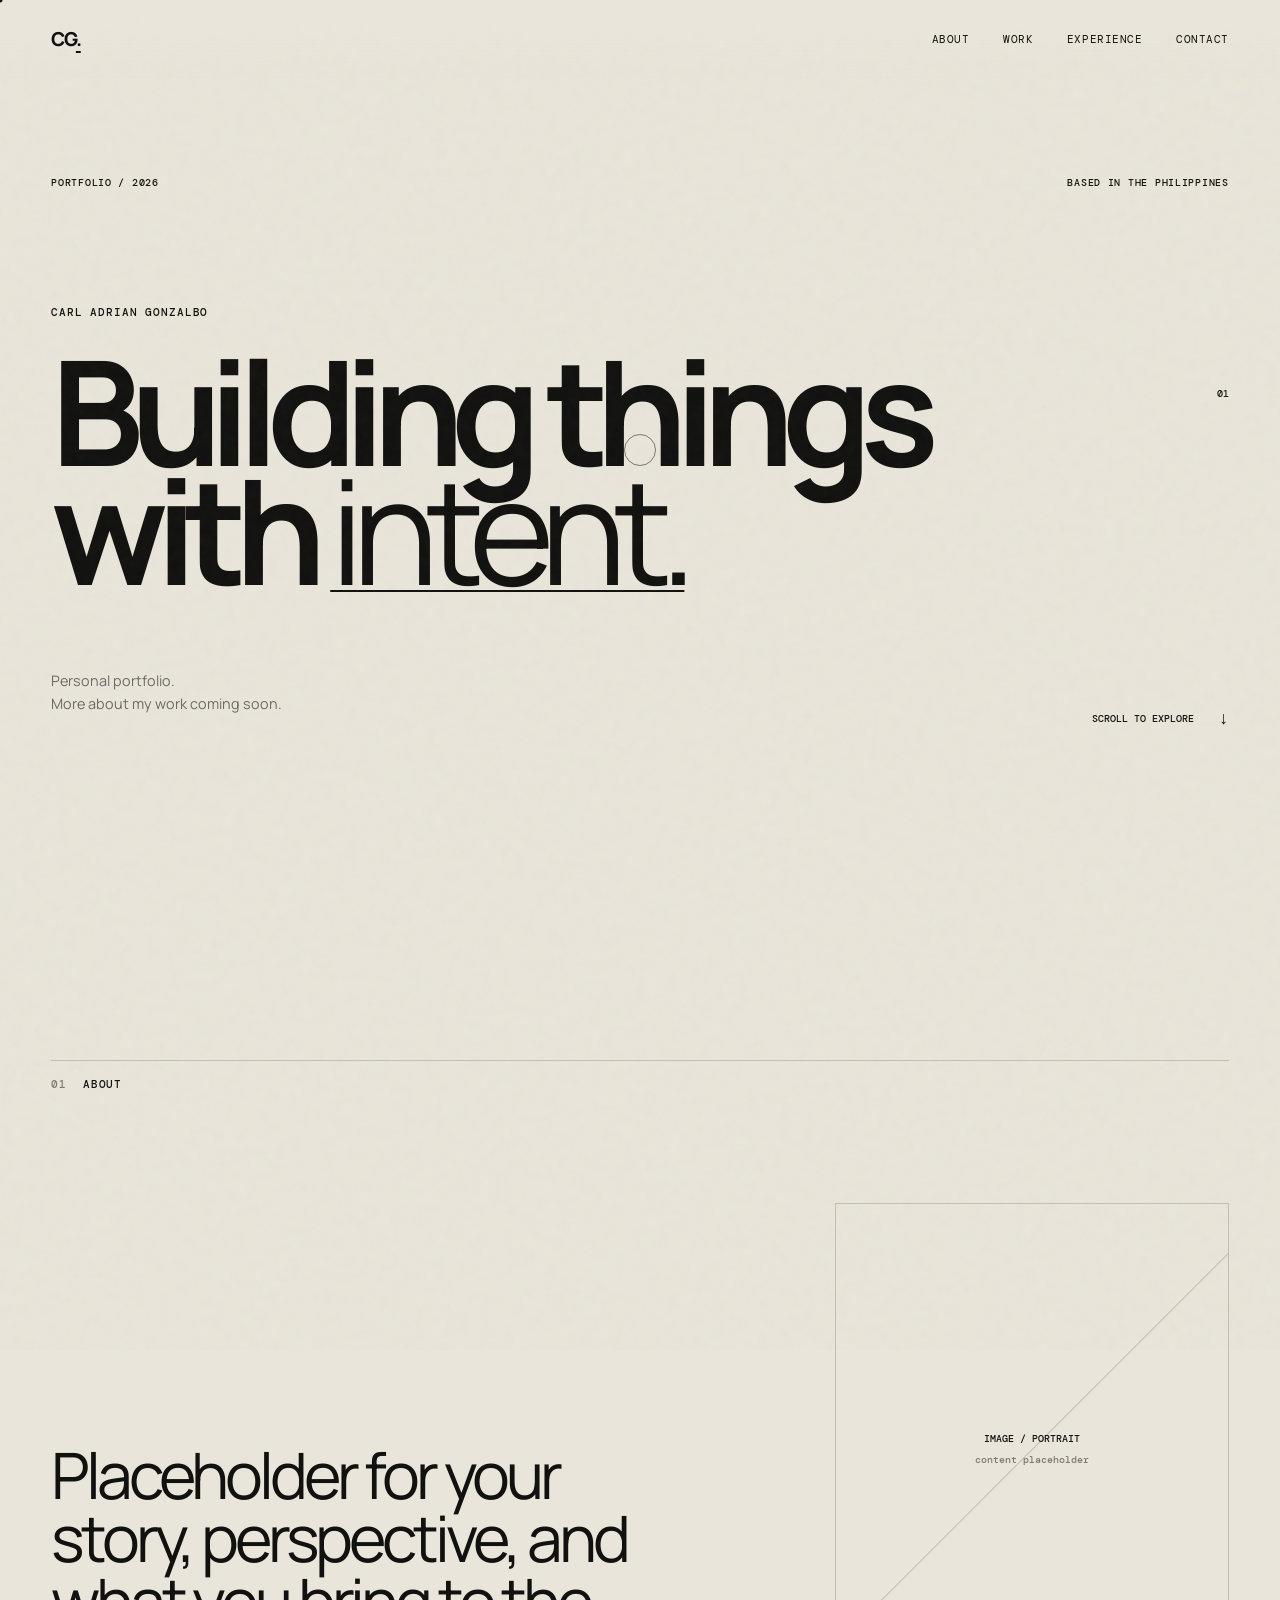
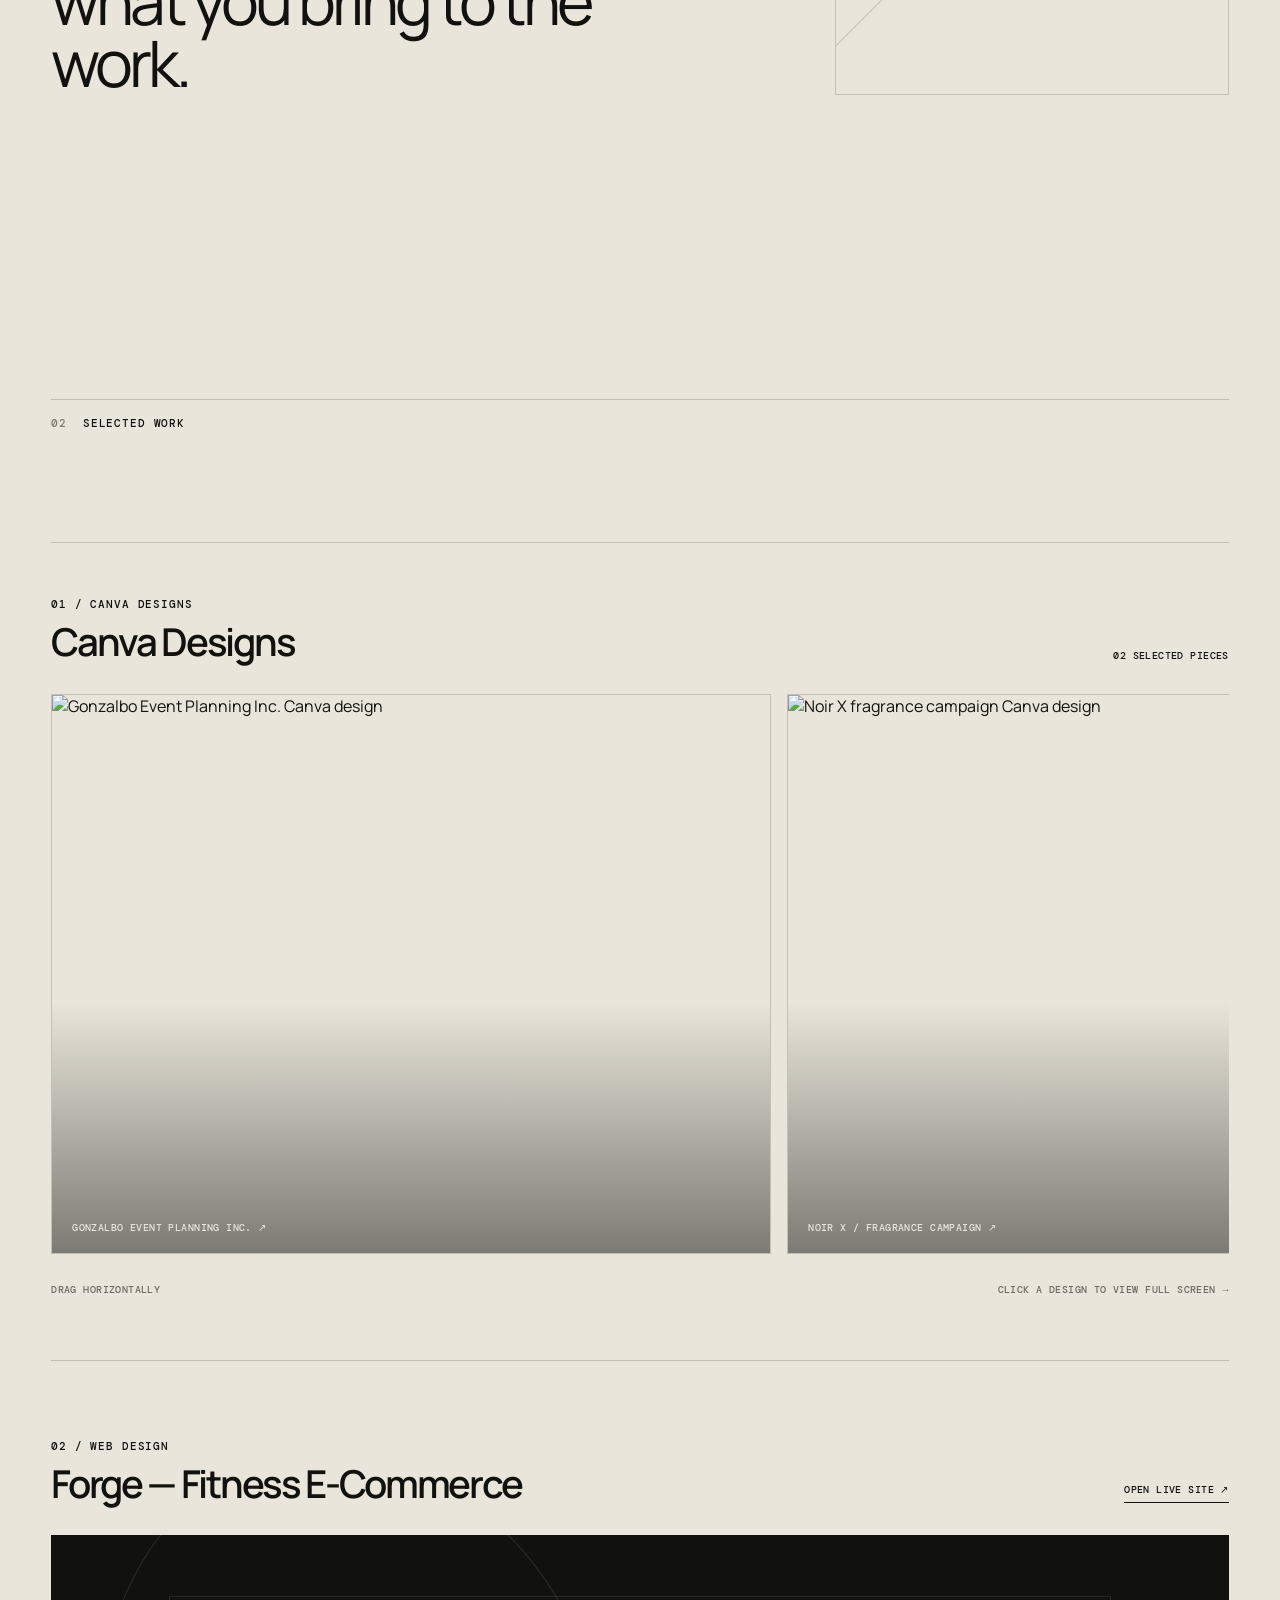
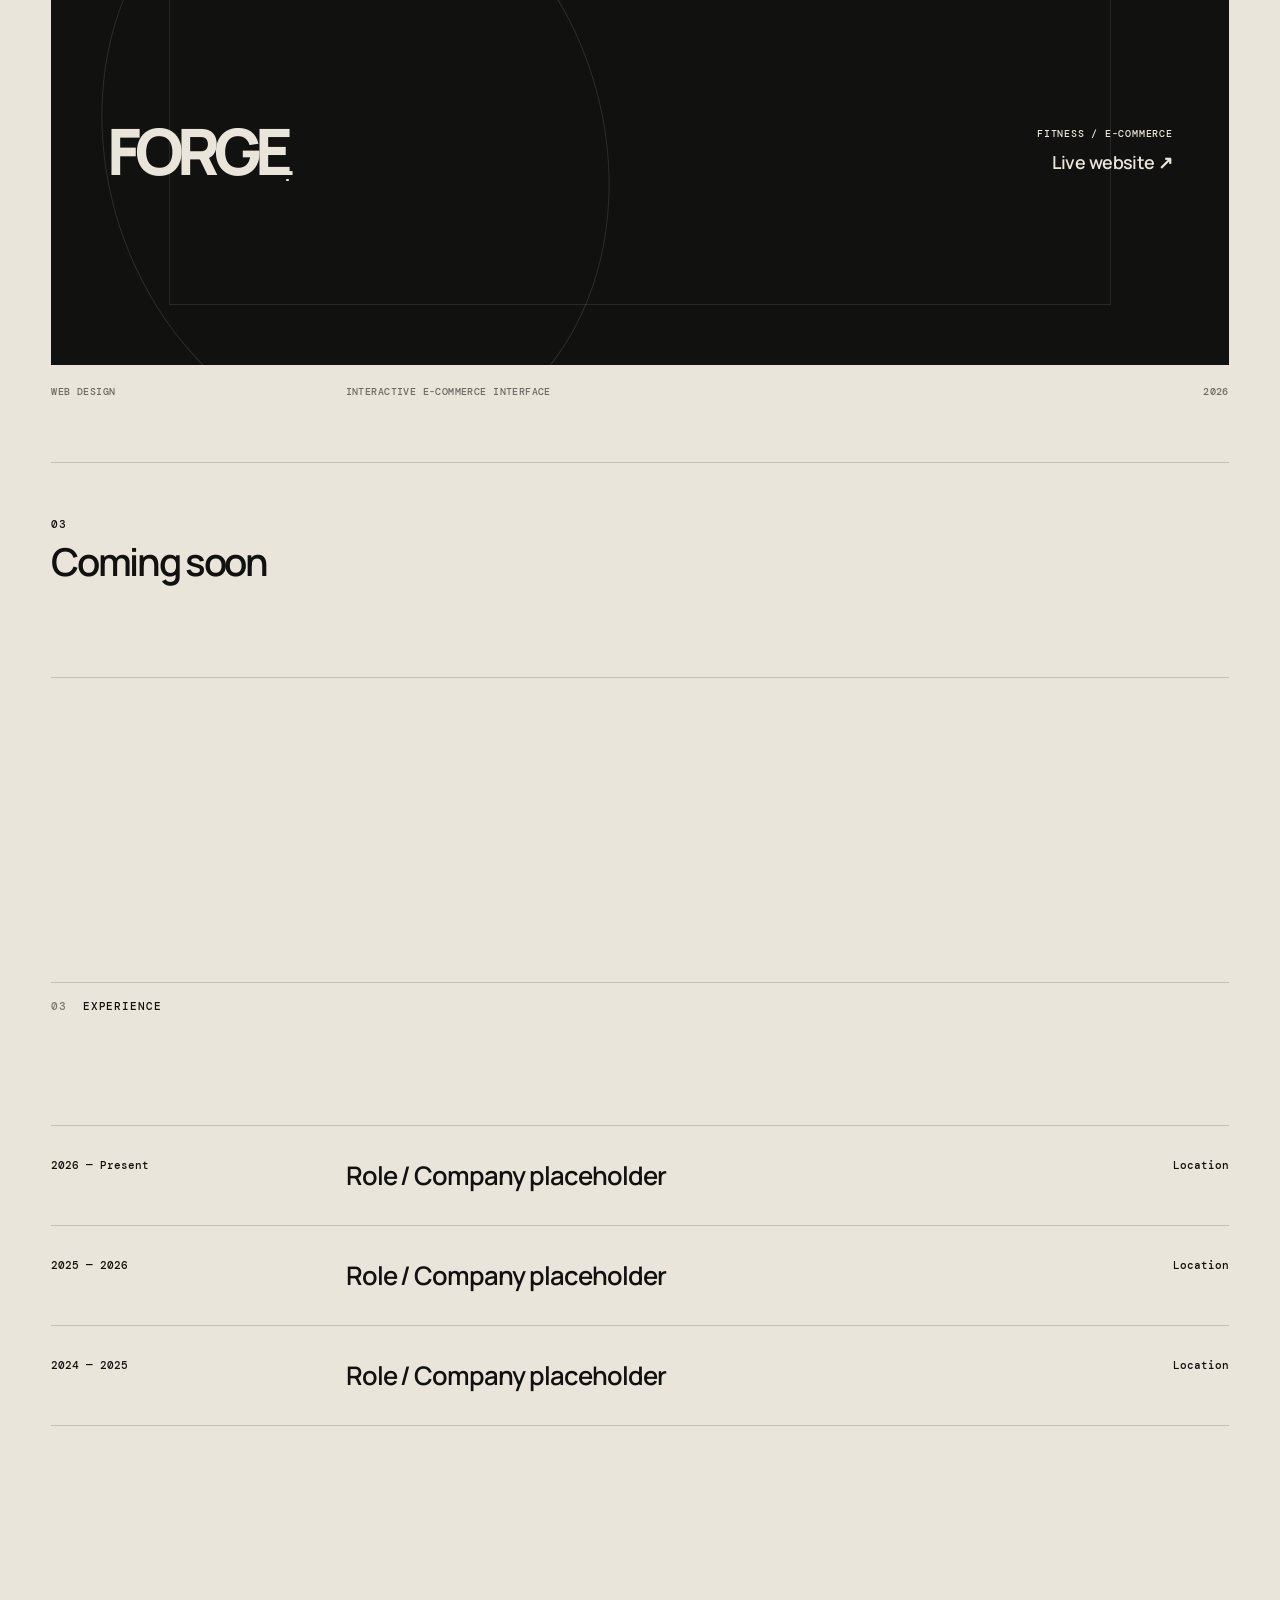
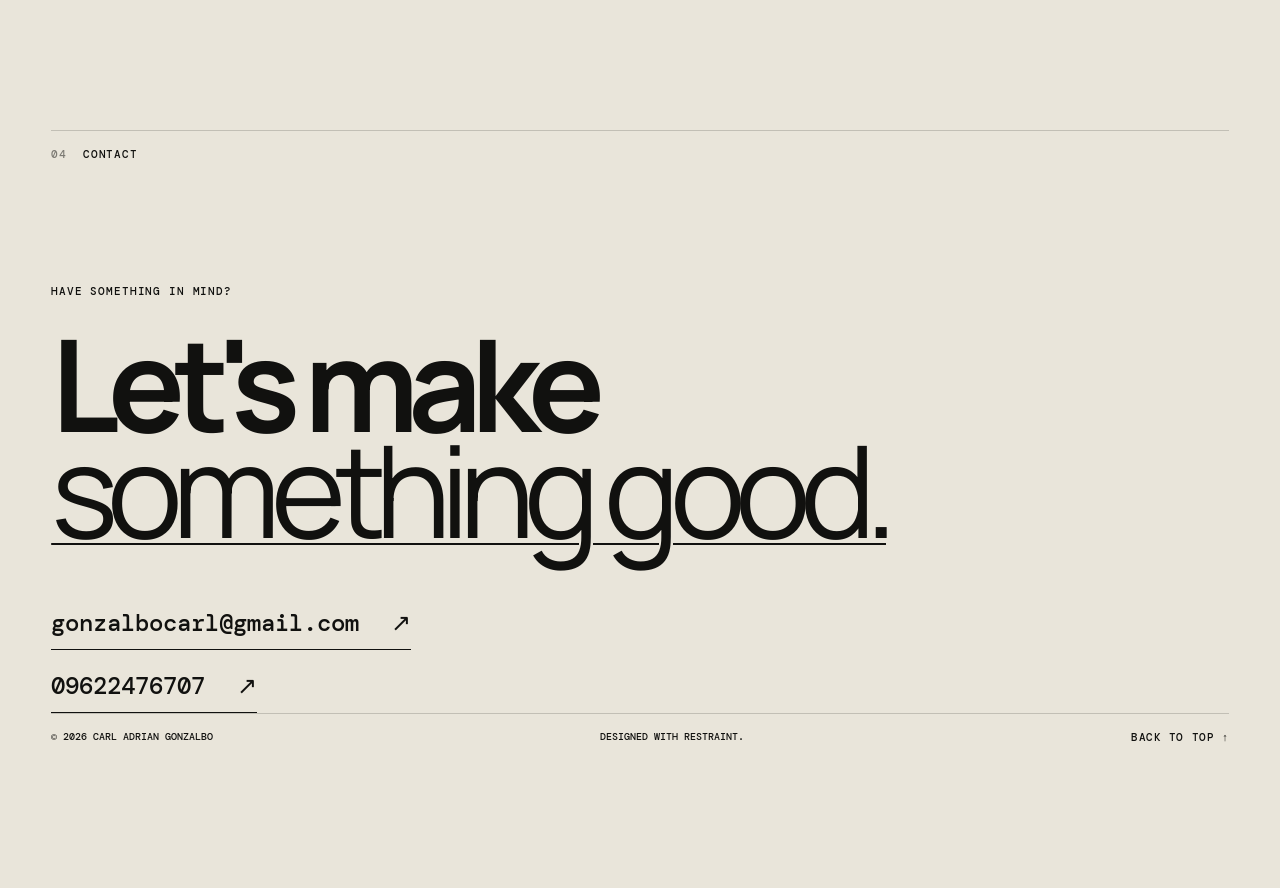
==== commit d3f4340d: "fix: point Canva gallery to literal Noir X image" ====
--- a/index.html
+++ b/index.html
@@ -21,7 +21,7 @@
           <div class="project-heading"><div><span class="project-kicker">01 / Canva designs</span><h2>Canva Designs</h2></div><span class="project-count">02 selected pieces</span></div>
           <div class="gallery-shell"><div class="project-gallery" aria-label="Canva design gallery">
             <button class="gallery-card gallery-image-card" type="button" data-full="assets/gonzalbo-event-planning.jpg" data-caption="Gonzalbo Event Planning Inc."><img src="assets/gonzalbo-event-planning.jpg" alt="Gonzalbo Event Planning Inc. Canva design" loading="lazy"><span>Gonzalbo Event Planning Inc. ↗</span></button>
-            <button class="gallery-card gallery-image-card" type="button" data-full="assets/noir-x-canva.svg" data-caption="Noir X — Fragrance Campaign"><img src="assets/noir-x-canva.svg" alt="Noir X fragrance campaign Canva design" loading="lazy"><span>Noir X / Fragrance Campaign ↗</span></button>
+            <button class="gallery-card gallery-image-card" type="button" data-full="assets/noir-x-canva.jpg" data-caption="Noir X — Fragrance Campaign"><img src="assets/noir-x-canva.jpg" alt="Noir X fragrance campaign Canva design" loading="lazy"><span>Noir X / Fragrance Campaign ↗</span></button>
             <div class="gallery-card gallery-note"><span>More designs</span><small>Additional Canva work can be added to this horizontal gallery.</small></div>
           </div></div>
           <div class="gallery-hint"><span>Drag horizontally</span><span>Click a design to view full screen →</span></div>
--- a/styles.css
+++ b/styles.css
@@ -1 +1 @@
-:root{--ink:#11110f;--paper:#e9e5da;--line:rgba(17,17,15,.18);--muted:rgba(17,17,15,.58);--ease:cubic-bezier(.22,1,.36,1)}*{box-sizing:border-box}html{scroll-behavior:smooth}body{margin:0;background:var(--paper);color:var(--ink);font-family:Manrope,Arial,sans-serif;overflow-x:hidden}.noise{position:fixed;inset:-50%;z-index:10;pointer-events:none;opacity:.045;background-image:url("data:image/svg+xml,%3Csvg viewBox='0 0 180 180' xmlns='http://www.w3.org/2000/svg'%3E%3Cfilter id='n'%3E%3CfeTurbulence type='fractalNoise' baseFrequency='.9' numOctaves='4' stitchTiles='stitch'/%3E%3C/filter%3E%3Crect width='100%25' height='100%25' filter='url(%23n)' opacity='.8'/%3E%3C/svg%3E");animation:noise .18s steps(2) infinite}.cursor-dot,.cursor-ring{position:fixed;top:0;left:0;border-radius:50%;pointer-events:none;z-index:20;transform:translate(-50%,-50%)}.cursor-dot{width:5px;height:5px;background:var(--ink)}.cursor-ring{width:32px;height:32px;border:1px solid var(--ink);opacity:.5;transition:width .35s var(--ease),height .35s var(--ease),opacity .35s}.cursor-ring.is-hover{width:58px;height:58px;opacity:.8}.site-header{position:fixed;top:0;left:0;right:0;height:78px;padding:0 4vw;display:flex;align-items:center;justify-content:space-between;z-index:15;background:linear-gradient(var(--paper),transparent)}.brand{font-size:1.2rem;font-weight:800;letter-spacing:-.06em;color:var(--ink);text-decoration:none}.brand span,em{font-style:normal;color:var(--ink);text-decoration:underline;text-decoration-thickness:2px;text-underline-offset:5px}.nav{display:flex;gap:2.1rem}.nav a,.footer a{font-family:'DM Mono',monospace;font-size:.68rem;text-transform:uppercase;letter-spacing:.05em;color:var(--ink);text-decoration:none;position:relative}.nav a:after{content:"";position:absolute;left:0;bottom:-6px;width:100%;height:1px;background:var(--ink);transform:scaleX(0);transform-origin:right;transition:transform .45s var(--ease)}.nav a:hover:after{transform:scaleX(1);transform-origin:left}.menu-toggle{display:none;background:none;border:0}.section-pad{padding:10rem 4vw 9rem;position:relative}.hero{min-height:100svh;padding-top:11rem;display:flex;flex-direction:column;justify-content:space-between}.hero-meta{display:flex;justify-content:space-between;font:500 .65rem 'DM Mono',monospace;text-transform:uppercase;letter-spacing:.07em}.hero-copy{margin:auto 0 3vh}.eyebrow,.section-label{font:500 .67rem 'DM Mono',monospace;text-transform:uppercase;letter-spacing:.08em}.hero-title{font-size:clamp(4.5rem,11.4vw,12.5rem);line-height:.82;letter-spacing:-.085em;margin:2rem 0 4rem;font-weight:700}.hero-title .line{display:block}.hero-title em,.contact-title em{font-weight:400}.hero-bottom{display:flex;justify-content:space-between;align-items:end}.hero-placeholder{font-size:.9rem;line-height:1.6;color:var(--muted)}.scroll-cue{display:flex;gap:1.5rem;align-items:center;color:var(--ink);text-decoration:none;font:500 .65rem 'DM Mono',monospace;text-transform:uppercase}.scroll-cue i{font-style:normal;font-size:1.1rem;transition:transform .4s var(--ease)}.scroll-cue:hover i{transform:translateY(5px)}.hero-mark{position:absolute;right:4vw;top:43%;font:500 .65rem 'DM Mono',monospace}.section-label{display:flex;gap:1rem;border-top:1px solid var(--line);padding-top:1rem;margin-bottom:7rem}.section-label span:first-child{opacity:.5}.about-grid{display:grid;grid-template-columns:1.25fr .75fr;gap:10vw;align-items:end}.about-statement p{font-size:clamp(2.2rem,5vw,5.8rem);line-height:.98;letter-spacing:-.065em;max-width:900px;margin:0}.placeholder-frame{aspect-ratio:4/5;border:1px solid var(--line);display:flex;flex-direction:column;align-items:center;justify-content:center;position:relative;overflow:hidden}.placeholder-frame:before{content:"";position:absolute;width:160%;height:1px;background:var(--line);transform:rotate(-45deg)}.placeholder-frame span,.placeholder-frame small{font:500 .65rem 'DM Mono',monospace;z-index:1}.placeholder-frame small{margin-top:.5rem;opacity:.5}.work-list{border-top:1px solid var(--line)}.project{border-bottom:1px solid var(--line);padding:2.2rem 0 4rem}.project-image{height:min(55vw,650px);background:var(--ink);color:var(--paper);display:flex;align-items:center;justify-content:center;position:relative;overflow:hidden;transition:transform .7s var(--ease)}.project-image:before{content:"";position:absolute;width:45vw;height:45vw;border:1px solid rgba(233,229,218,.25);border-radius:50%;transition:transform 1s var(--ease)}.project:hover .project-image:before{transform:scale(1.25) rotate(20deg)}.project:hover .project-image{transform:scale(.985)}.project-image span{font:500 .7rem 'DM Mono',monospace;letter-spacing:.08em;z-index:1}.project-arrow{position:absolute;right:2rem;top:2rem;font-size:2rem;transition:transform .5s var(--ease)}.project:hover .project-arrow{transform:translate(5px,-5px)}.project-image-photo{background:var(--paper);border:1px solid var(--line)}.project-image-photo:before{display:none}.project-image-photo img{width:100%;height:100%;object-fit:contain;display:block;transition:transform 1s var(--ease)}.project-image-photo:after{display:none}.project-overlay{position:absolute;inset:0;padding:2rem;display:flex;align-items:flex-end;justify-content:space-between;color:var(--paper);background:linear-gradient(transparent 55%,rgba(17,17,15,.42));z-index:2}.project-overlay span{font:500 .7rem 'DM Mono',monospace;letter-spacing:.08em}.project:hover .project-image-photo img{transform:scale(1.015)}.project-gallery{display:grid;grid-template-columns:1fr 1fr;gap:1rem;margin-top:1rem}.gallery-card{border:1px solid var(--line);min-height:220px;position:relative;overflow:hidden;display:flex;align-items:flex-end;background:var(--paper)}.gallery-card img{width:100%;height:100%;object-fit:contain;display:block;transition:transform .8s var(--ease)}.gallery-card:hover img{transform:scale(1.02)}.gallery-card span{position:absolute;left:1rem;bottom:1rem;background:var(--paper);padding:.55rem .7rem;font:500 .62rem 'DM Mono',monospace;text-transform:uppercase;z-index:2}.gallery-note{padding:1.5rem;flex-direction:column;align-items:flex-start;justify-content:flex-end}.gallery-note span{position:static;background:none;padding:0;font:600 clamp(1.3rem,3vw,2.4rem) Manrope;text-transform:none;letter-spacing:-.05em}.gallery-note small{margin-top:.5rem;color:var(--muted);font:500 .65rem 'DM Mono',monospace}.project-image-forge{height:min(38vw,460px);background:var(--ink);color:var(--paper);border:0;text-decoration:none;align-items:center;justify-content:space-between;padding:2.5rem 3rem}.project-image-forge:before{width:42%;height:140%;border-color:rgba(233,229,218,.13);transform:rotate(-18deg)}.project-image-forge:after{content:"";position:absolute;inset:14% 10%;border:1px solid rgba(233,229,218,.11);transform:none;transition:transform .8s var(--ease)}.project:hover .project-image-forge:before{transform:rotate(-12deg) scale(1.04)}.project:hover .project-image-forge:after{transform:translateX(.5rem)}.forge-wordmark{position:relative;top:auto;left:auto;font-size:clamp(2.4rem,5vw,5.5rem);font-weight:800;letter-spacing:-.1em;z-index:2}.forge-wordmark span{font-size:.45em;text-decoration:underline;text-underline-offset:.15em}.forge-ui{position:relative;z-index:3;display:flex;flex-direction:column;align-items:flex-end;gap:.6rem;text-align:right}.forge-ui span{font:500 .62rem 'DM Mono',monospace;letter-spacing:.08em}.forge-ui strong{font-size:clamp(.9rem,1.4vw,1.15rem);font-weight:600;letter-spacing:-.03em}.project-info{display:grid;grid-template-columns:1fr 2fr 1fr;padding-top:1.4rem;font:500 .65rem 'DM Mono',monospace;text-transform:uppercase}.project-info h2{font:600 clamp(1.1rem,2vw,1.7rem) Manrope;margin:0;letter-spacing:-.04em;text-transform:none}.project-info span:last-child{text-align:right}.experience-list{border-top:1px solid var(--line)}.experience-row{display:grid;grid-template-columns:1fr 2fr 1fr;padding:2rem 0;border-bottom:1px solid var(--line);font:500 .7rem 'DM Mono',monospace;transition:padding .5s var(--ease)}.experience-row:hover{padding-left:1rem;padding-right:1rem}.experience-row strong{font:600 clamp(1.1rem,2vw,1.6rem) Manrope;letter-spacing:-.04em}.experience-row span:last-child{text-align:right}.contact{min-height:90svh;display:flex;flex-direction:column}.contact-inner{margin:auto 0}.contact-title{font-size:clamp(4rem,10vw,11rem);line-height:.83;letter-spacing:-.085em;margin:2rem 0 4rem}.contact-details{display:flex;flex-direction:column;align-items:flex-start;gap:1.25rem}.contact-link,.contact-phone{font:500 clamp(1rem,2vw,1.5rem) 'DM Mono',monospace;color:var(--ink);text-decoration:none;border-bottom:1px solid var(--ink);padding-bottom:.7rem;display:inline-flex;gap:2rem}.contact-link span,.contact-phone span{transition:transform .4s var(--ease)}.contact-link:hover span,.contact-phone:hover span{transform:translate(6px,-6px)}.footer{border-top:1px solid var(--line);margin-top:auto;padding-top:1rem;display:flex;justify-content:space-between;font:500 .62rem 'DM Mono',monospace;text-transform:uppercase}.reveal{opacity:0;transform:translateY(28px);transition:opacity .9s var(--ease),transform .9s var(--ease)}.reveal.visible{opacity:1;transform:none}.delay-1{transition-delay:.12s}.delay-2{transition-delay:.22s}.magnetic{transition:transform .25s var(--ease)}@keyframes noise{0%{transform:translate(0,0)}25%{transform:translate(2%, -1%)}50%{transform:translate(-1%,2%)}75%{transform:translate(1%,1%)}100%{transform:translate(-2%,-1%)}}@media(max-width:700px){.site-header{height:68px;padding:0 5vw}.nav{display:none;position:absolute;top:68px;left:0;right:0;padding:1.5rem 5vw 2rem;background:var(--paper);border-bottom:1px solid var(--line);flex-direction:column;gap:1.3rem}.nav.open{display:flex}.menu-toggle{display:flex;flex-direction:column;gap:5px}.menu-toggle span{display:block;width:22px;height:1px;background:var(--ink)}.section-pad{padding:7rem 5vw}.hero{padding-top:8rem}.hero-meta span:last-child{display:none}.hero-title{font-size:clamp(3.8rem,17vw,7rem);margin:1.7rem 0 3rem}.hero-bottom{align-items:start;gap:2rem;flex-direction:column}.scroll-cue{margin-top:1rem}.about-grid{grid-template-columns:1fr;gap:3rem}.about-statement p{font-size:clamp(2.2rem,11vw,4rem)}.placeholder-frame{max-width:70%;margin-left:auto}.section-label{margin-bottom:4rem}.project-image{height:65vw}.project-image-forge{height:min(55vw,330px);padding:1.5rem}.forge-wordmark{font-size:clamp(2rem,11vw,3.5rem)}.forge-ui{gap:.5rem}.forge-ui strong{font-size:.9rem}.project-info{grid-template-columns:1fr 1fr;gap:.8rem}.project-info h2{grid-column:1/-1;grid-row:1}.project-info span:first-child{grid-row:2}.project-info span:last-child{grid-row:2}.project-gallery{grid-template-columns:1fr}.gallery-card{min-height:260px}.experience-row{grid-template-columns:1fr;gap:.8rem}.experience-row span:last-child{text-align:left}.contact-title{font-size:clamp(3.7rem,16vw,7rem)}.footer{gap:1rem;flex-wrap:wrap}.footer span:nth-child(2){display:none}.cursor-dot,.cursor-ring{display:none}}@media(prefers-reduced-motion:reduce){html{scroll-behavior:auto}.noise{animation:none}.reveal{transition:none}.project-image,.project-image:before,.project-arrow,.project-image-photo img,.gallery-card img,.project-image-forge:after{transition:none}}
+:root{--ink:#11110f;--paper:#e9e5da;--line:rgba(17,17,15,.18);--muted:rgba(17,17,15,.58);--ease:cubic-bezier(.22,1,.36,1)}*{box-sizing:border-box}html{scroll-behavior:smooth}body{margin:0;background:var(--paper);color:var(--ink);font-family:Manrope,Arial,sans-serif;overflow-x:hidden}.noise{position:fixed;inset:-50%;z-index:10;pointer-events:none;opacity:.045;background-image:url("data:image/svg+xml,%3Csvg viewBox='0 0 180 180' xmlns='http://www.w3.org/2000/svg'%3E%3Cfilter id='n'%3E%3CfeTurbulence type='fractalNoise' baseFrequency='.9' numOctaves='4' stitchTiles='stitch'/%3E%3C/filter%3E%3Crect width='100%25' height='100%25' filter='url(%23n)' opacity='.8'/%3E%3C/svg%3E");animation:noise .18s steps(2) infinite}.cursor-dot,.cursor-ring{position:fixed;top:0;left:0;border-radius:50%;pointer-events:none;z-index:20;transform:translate(-50%,-50%)}.cursor-dot{width:5px;height:5px;background:var(--ink)}.cursor-ring{width:32px;height:32px;border:1px solid var(--ink);opacity:.5;transition:width .35s var(--ease),height .35s var(--ease),opacity .35s}.cursor-ring.is-hover{width:58px;height:58px;opacity:.8}.site-header{position:fixed;top:0;left:0;right:0;height:78px;padding:0 4vw;display:flex;align-items:center;justify-content:space-between;z-index:15;background:linear-gradient(var(--paper),transparent)}.brand{font-size:1.2rem;font-weight:800;letter-spacing:-.06em;color:var(--ink);text-decoration:none}.brand span,em{font-style:normal;color:var(--ink);text-decoration:underline;text-decoration-thickness:2px;text-underline-offset:5px}.nav{display:flex;gap:2.1rem}.nav a,.footer a{font-family:'DM Mono',monospace;font-size:.68rem;text-transform:uppercase;letter-spacing:.05em;color:var(--ink);text-decoration:none;position:relative}.nav a:after{content:"";position:absolute;left:0;bottom:-6px;width:100%;height:1px;background:var(--ink);transform:scaleX(0);transform-origin:right;transition:transform .45s var(--ease)}.nav a:hover:after{transform:scaleX(1);transform-origin:left}.menu-toggle{display:none;background:none;border:0}.section-pad{padding:10rem 4vw 9rem;position:relative}.hero{min-height:100svh;padding-top:11rem;display:flex;flex-direction:column;justify-content:space-between}.hero-meta{display:flex;justify-content:space-between;font:500 .65rem 'DM Mono',monospace;text-transform:uppercase;letter-spacing:.07em}.hero-copy{margin:auto 0 3vh}.eyebrow,.section-label,.project-kicker{font:500 .67rem 'DM Mono',monospace;text-transform:uppercase;letter-spacing:.08em}.hero-title{font-size:clamp(4.5rem,11.4vw,12.5rem);line-height:.82;letter-spacing:-.085em;margin:2rem 0 4rem;font-weight:700}.hero-title .line{display:block}.hero-title em,.contact-title em{font-weight:400}.hero-bottom{display:flex;justify-content:space-between;align-items:end}.hero-placeholder{font-size:.9rem;line-height:1.6;color:var(--muted)}.scroll-cue{display:flex;gap:1.5rem;align-items:center;color:var(--ink);text-decoration:none;font:500 .65rem 'DM Mono',monospace;text-transform:uppercase}.scroll-cue i{font-style:normal;font-size:1.1rem;transition:transform .4s var(--ease)}.scroll-cue:hover i{transform:translateY(5px)}.hero-mark{position:absolute;right:4vw;top:43%;font:500 .65rem 'DM Mono',monospace}.section-label{display:flex;gap:1rem;border-top:1px solid var(--line);padding-top:1rem;margin-bottom:7rem}.section-label span:first-child{opacity:.5}.about-grid{display:grid;grid-template-columns:1.25fr .75fr;gap:10vw;align-items:end}.about-statement p{font-size:clamp(2.2rem,5vw,5.8rem);line-height:.98;letter-spacing:-.065em;max-width:900px;margin:0}.placeholder-frame{aspect-ratio:4/5;border:1px solid var(--line);display:flex;flex-direction:column;align-items:center;justify-content:center;position:relative;overflow:hidden}.placeholder-frame:before{content:"";position:absolute;width:160%;height:1px;background:var(--line);transform:rotate(-45deg)}.placeholder-frame span,.placeholder-frame small{font:500 .65rem 'DM Mono',monospace;z-index:1}.placeholder-frame small{margin-top:.5rem;opacity:.5}.work-list{border-top:1px solid var(--line)}.project{border-bottom:1px solid var(--line);padding:3rem 0 4rem}.project-heading{display:flex;justify-content:space-between;align-items:end;gap:2rem;margin-bottom:2rem}.project-heading h2{font-size:clamp(1.6rem,3vw,3rem);line-height:1;letter-spacing:-.06em;margin:.65rem 0 0;font-weight:600}.project-count,.project-open,.gallery-hint,.project-info{font:500 .65rem 'DM Mono',monospace;text-transform:uppercase;letter-spacing:.04em}.project-open{color:var(--ink);text-decoration:none;border-bottom:1px solid var(--ink);padding-bottom:.4rem;white-space:nowrap}.gallery-shell{overflow:hidden}.project-gallery{display:flex;gap:1rem;overflow-x:auto;overscroll-behavior-x:contain;scroll-snap-type:x mandatory;scrollbar-width:thin;scrollbar-color:var(--ink) transparent;padding-bottom:1rem;cursor:grab}.project-gallery:active{cursor:grabbing}.gallery-card{flex:0 0 min(68vw,720px);height:min(58vw,560px);border:1px solid var(--line);position:relative;overflow:hidden;display:flex;align-items:center;justify-content:center;background:var(--paper);scroll-snap-align:start;padding:0;border-radius:0;color:var(--ink)}button.gallery-card{font:inherit;text-align:left}.gallery-image-card img{width:100%;height:100%;object-fit:contain;display:block;transition:transform .8s var(--ease)}.gallery-image-card:after{content:"";position:absolute;inset:0;background:linear-gradient(transparent 55%,rgba(17,17,15,.5));pointer-events:none}.gallery-image-card span{position:absolute;left:1.25rem;bottom:1.15rem;color:var(--paper);font:500 .65rem 'DM Mono',monospace;text-transform:uppercase;letter-spacing:.04em;z-index:2}.gallery-image-card:hover img{transform:scale(1.015)}.gallery-note{padding:2rem;flex-direction:column;align-items:flex-start;justify-content:flex-end}.gallery-note span{font-size:clamp(1.8rem,4vw,4rem);line-height:.9;letter-spacing:-.06em}.gallery-note small{max-width:280px;margin-top:.8rem;color:var(--muted);font:500 .65rem 'DM Mono',monospace;line-height:1.5}.gallery-hint{display:flex;justify-content:space-between;color:var(--muted);padding-top:.8rem}.project-web{padding-top:4.5rem}.project-image-forge{height:min(34vw,430px);background:var(--ink);color:var(--paper);border:0;text-decoration:none;display:flex;align-items:center;justify-content:space-between;padding:2.5rem 3.5rem;position:relative;overflow:hidden}.project-image-forge:before{content:"";position:absolute;width:42%;height:140%;border:1px solid rgba(233,229,218,.13);border-radius:50%;transform:rotate(-18deg);transition:transform 1s var(--ease)}.project-image-forge:after{content:"";position:absolute;inset:14% 10%;border:1px solid rgba(233,229,218,.11);transition:transform .8s var(--ease)}.project-web:hover .project-image-forge:before{transform:rotate(-12deg) scale(1.04)}.project-web:hover .project-image-forge:after{transform:translateX(.5rem)}.forge-wordmark{position:relative;font-size:clamp(2.3rem,5vw,5rem);font-weight:800;letter-spacing:-.1em;z-index:2}.forge-wordmark span{font-size:.45em;text-decoration:underline;text-underline-offset:.15em}.forge-ui{position:relative;z-index:3;display:flex;flex-direction:column;align-items:flex-end;gap:.6rem;text-align:right}.forge-ui span{font:500 .62rem 'DM Mono',monospace;letter-spacing:.08em}.forge-ui strong{font-size:clamp(.9rem,1.4vw,1.15rem);font-weight:600;letter-spacing:-.03em}.project-info{display:grid;grid-template-columns:1fr 2fr 1fr;padding-top:1.2rem;color:var(--muted)}.project-info span:last-child{text-align:right}.project-placeholder{min-height:180px}.lightbox{position:fixed;inset:0;background:rgba(17,17,15,.94);z-index:50;display:none;align-items:center;justify-content:center;padding:4vh 6vw}.lightbox.is-open{display:flex}.lightbox-stage{width:min(90vw,1200px);height:90vh;display:flex;flex-direction:column;align-items:center;justify-content:center;gap:1rem}.lightbox-image{max-width:100%;max-height:calc(90vh - 2rem);object-fit:contain;display:block}.lightbox-caption{margin:0;color:var(--paper);font:500 .68rem 'DM Mono',monospace;text-transform:uppercase;letter-spacing:.06em}.lightbox-close,.lightbox-prev,.lightbox-next{position:fixed;border:0;background:none;color:var(--paper);font:400 1.5rem Manrope;cursor:pointer;padding:1rem}.lightbox-close{top:1rem;right:1.5rem;font-size:2rem}.lightbox-prev{left:1rem;top:50%;transform:translateY(-50%)}.lightbox-next{right:1rem;top:50%;transform:translateY(-50%)}.experience-list{border-top:1px solid var(--line)}.experience-row{display:grid;grid-template-columns:1fr 2fr 1fr;padding:2rem 0;border-bottom:1px solid var(--line);font:500 .7rem 'DM Mono',monospace;transition:padding .5s var(--ease)}.experience-row:hover{padding-left:1rem;padding-right:1rem}.experience-row strong{font:600 clamp(1.1rem,2vw,1.6rem) Manrope;letter-spacing:-.04em}.experience-row span:last-child{text-align:right}.contact{min-height:90svh;display:flex;flex-direction:column}.contact-inner{margin:auto 0}.contact-title{font-size:clamp(4rem,10vw,11rem);line-height:.83;letter-spacing:-.085em;margin:2rem 0 4rem}.contact-details{display:flex;flex-direction:column;align-items:flex-start;gap:1.25rem}.contact-link,.contact-phone{font:500 clamp(1rem,2vw,1.5rem) 'DM Mono',monospace;color:var(--ink);text-decoration:none;border-bottom:1px solid var(--ink);padding-bottom:.7rem;display:inline-flex;gap:2rem}.contact-link span,.contact-phone span{transition:transform .4s var(--ease)}.contact-link:hover span,.contact-phone:hover span{transform:translate(6px,-6px)}.footer{border-top:1px solid var(--line);margin-top:auto;padding-top:1rem;display:flex;justify-content:space-between;font:500 .62rem 'DM Mono',monospace;text-transform:uppercase}.reveal{opacity:0;transform:translateY(28px);transition:opacity .9s var(--ease),transform .9s var(--ease)}.reveal.visible{opacity:1;transform:none}.delay-1{transition-delay:.12s}.delay-2{transition-delay:.22s}.magnetic{transition:transform .25s var(--ease)}@keyframes noise{0%{transform:translate(0,0)}25%{transform:translate(2%,-1%)}50%{transform:translate(-1%,2%)}75%{transform:translate(1%,1%)}100%{transform:translate(-2%,-1%)}}@media(max-width:700px){.site-header{height:68px;padding:0 5vw}.nav{display:none;position:absolute;top:68px;left:0;right:0;padding:1.5rem 5vw 2rem;background:var(--paper);border-bottom:1px solid var(--line);flex-direction:column;gap:1.3rem}.nav.open{display:flex}.menu-toggle{display:flex;flex-direction:column;gap:5px}.menu-toggle span{display:block;width:22px;height:1px;background:var(--ink)}.section-pad{padding:7rem 5vw}.hero{padding-top:8rem}.hero-meta span:last-child{display:none}.hero-title{font-size:clamp(3.8rem,17vw,7rem);margin:1.7rem 0 3rem}.hero-bottom{align-items:start;gap:2rem;flex-direction:column}.scroll-cue{margin-top:1rem}.about-grid{grid-template-columns:1fr;gap:3rem}.about-statement p{font-size:clamp(2.2rem,11vw,4rem)}.placeholder-frame{max-width:70%;margin-left:auto}.section-label{margin-bottom:4rem}.project{padding:2.5rem 0 3.5rem}.project-heading{align-items:flex-start;flex-direction:column;gap:1rem;margin-bottom:1.3rem}.project-heading h2{font-size:clamp(1.5rem,7vw,2.4rem)}.project-count,.project-open{align-self:flex-start}.gallery-card{flex-basis:84vw;height:112vw;max-height:560px}.gallery-hint{font-size:.58rem;gap:1rem;flex-wrap:wrap}.project-web{padding-top:3.5rem}.project-image-forge{height:58vw;min-height:230px;padding:1.5rem}.forge-wordmark{font-size:clamp(2rem,11vw,3.5rem)}.forge-ui{gap:.5rem}.forge-ui strong{font-size:.85rem}.project-info{grid-template-columns:1fr 1fr;gap:.7rem;line-height:1.5}.project-info span:nth-child(2){grid-column:1/-1}.project-info span:last-child{text-align:right}.project-placeholder{min-height:120px}.lightbox{padding:5vh 10vw}.lightbox-stage{width:100%;height:90vh}.lightbox-prev{left:.2rem}.lightbox-next{right:.2rem}.experience-row{grid-template-columns:1fr;gap:.8rem}.experience-row span:last-child{text-align:left}.contact-title{font-size:clamp(3.7rem,16vw,7rem)}.footer{gap:1rem;flex-wrap:wrap}.footer span:nth-child(2){display:none}.cursor-dot,.cursor-ring{display:none}}@media(prefers-reduced-motion:reduce){html{scroll-behavior:auto}.noise{animation:none}.reveal{transition:none}.gallery-image-card img,.project-image-forge:before,.project-image-forge:after{transition:none}}
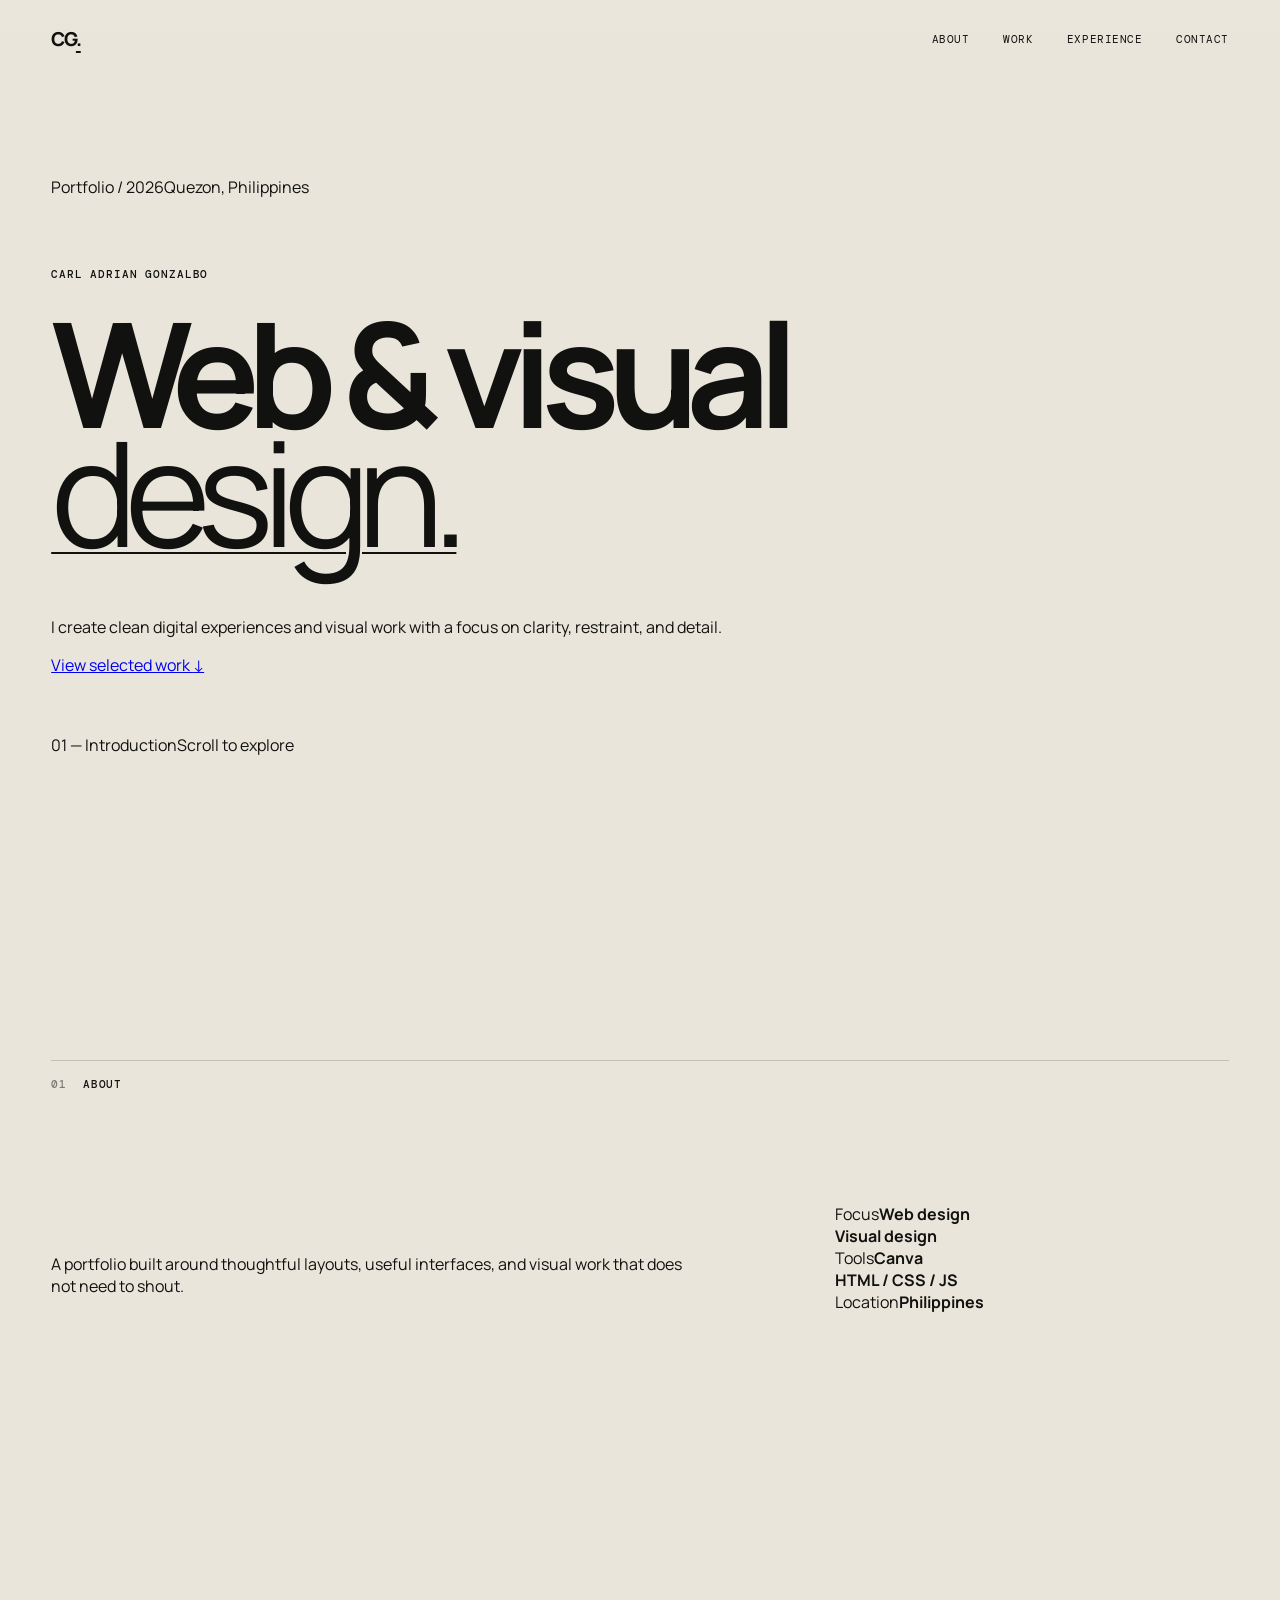
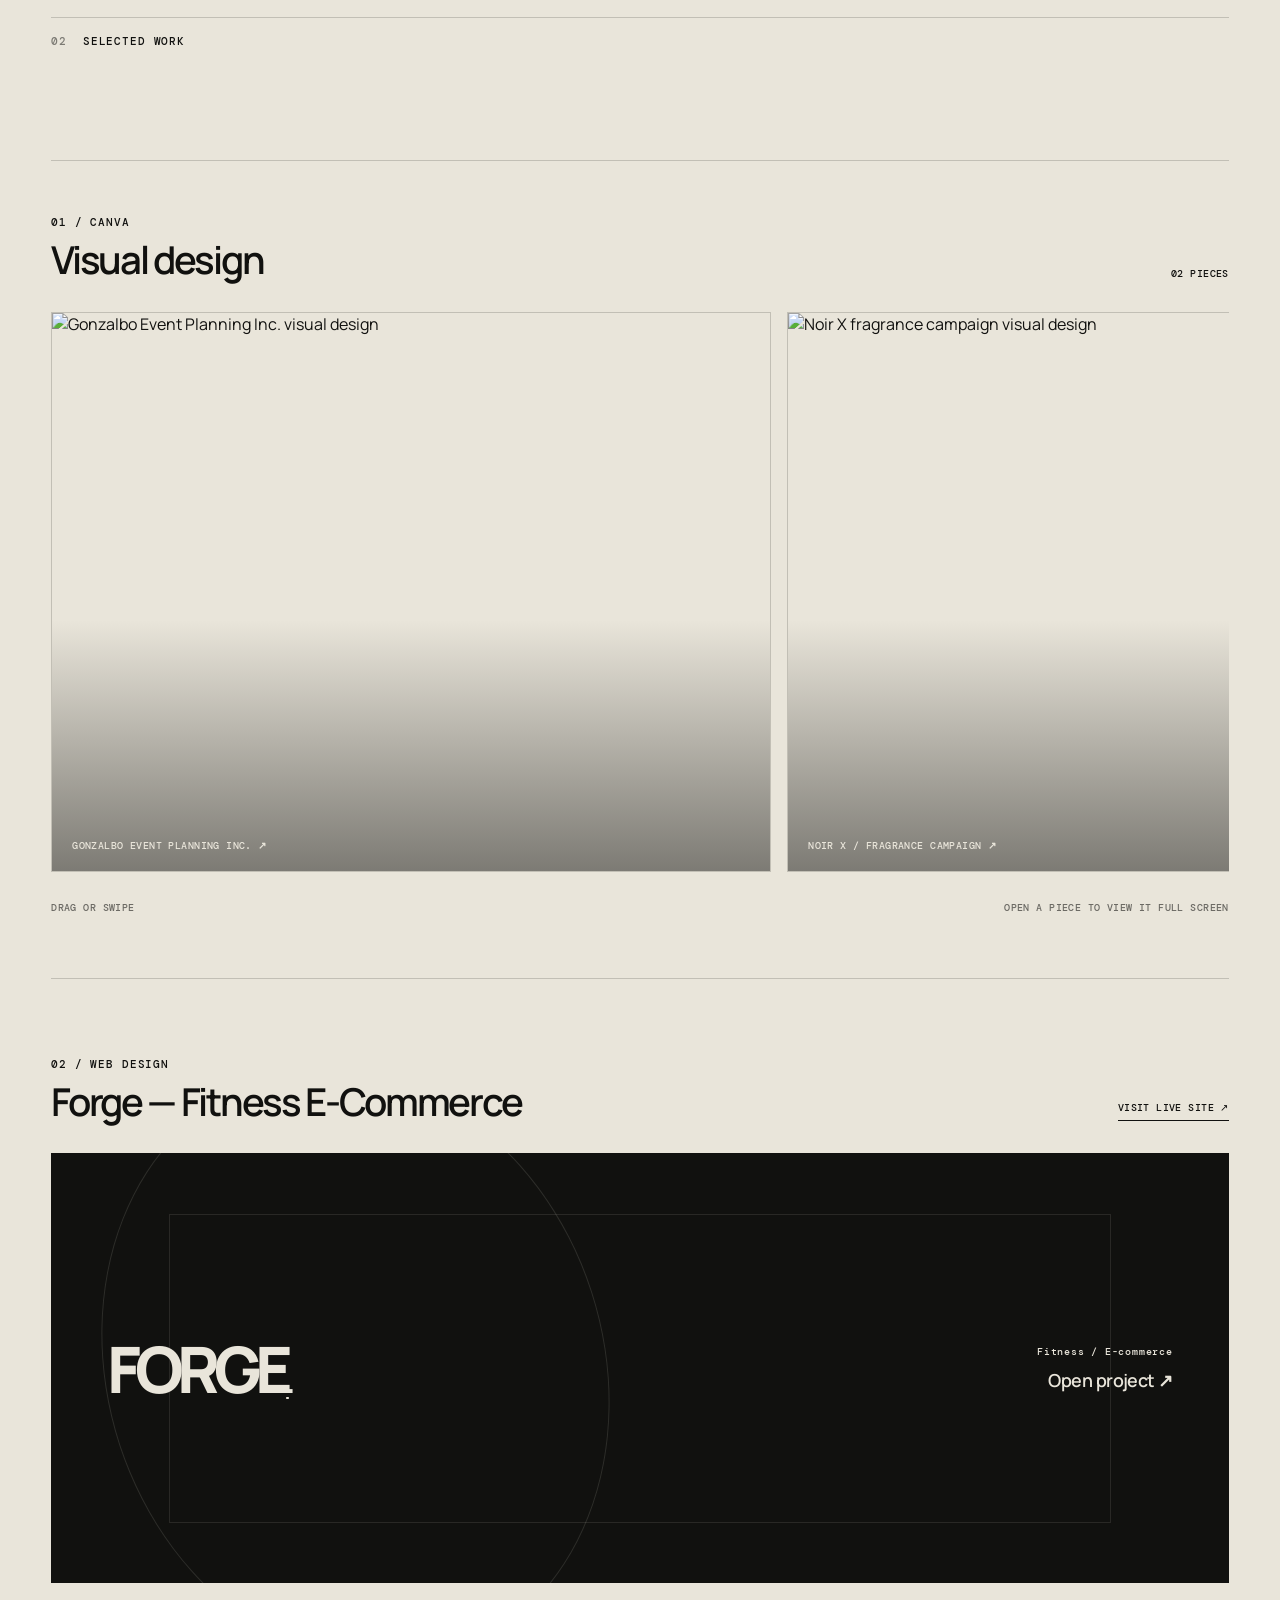
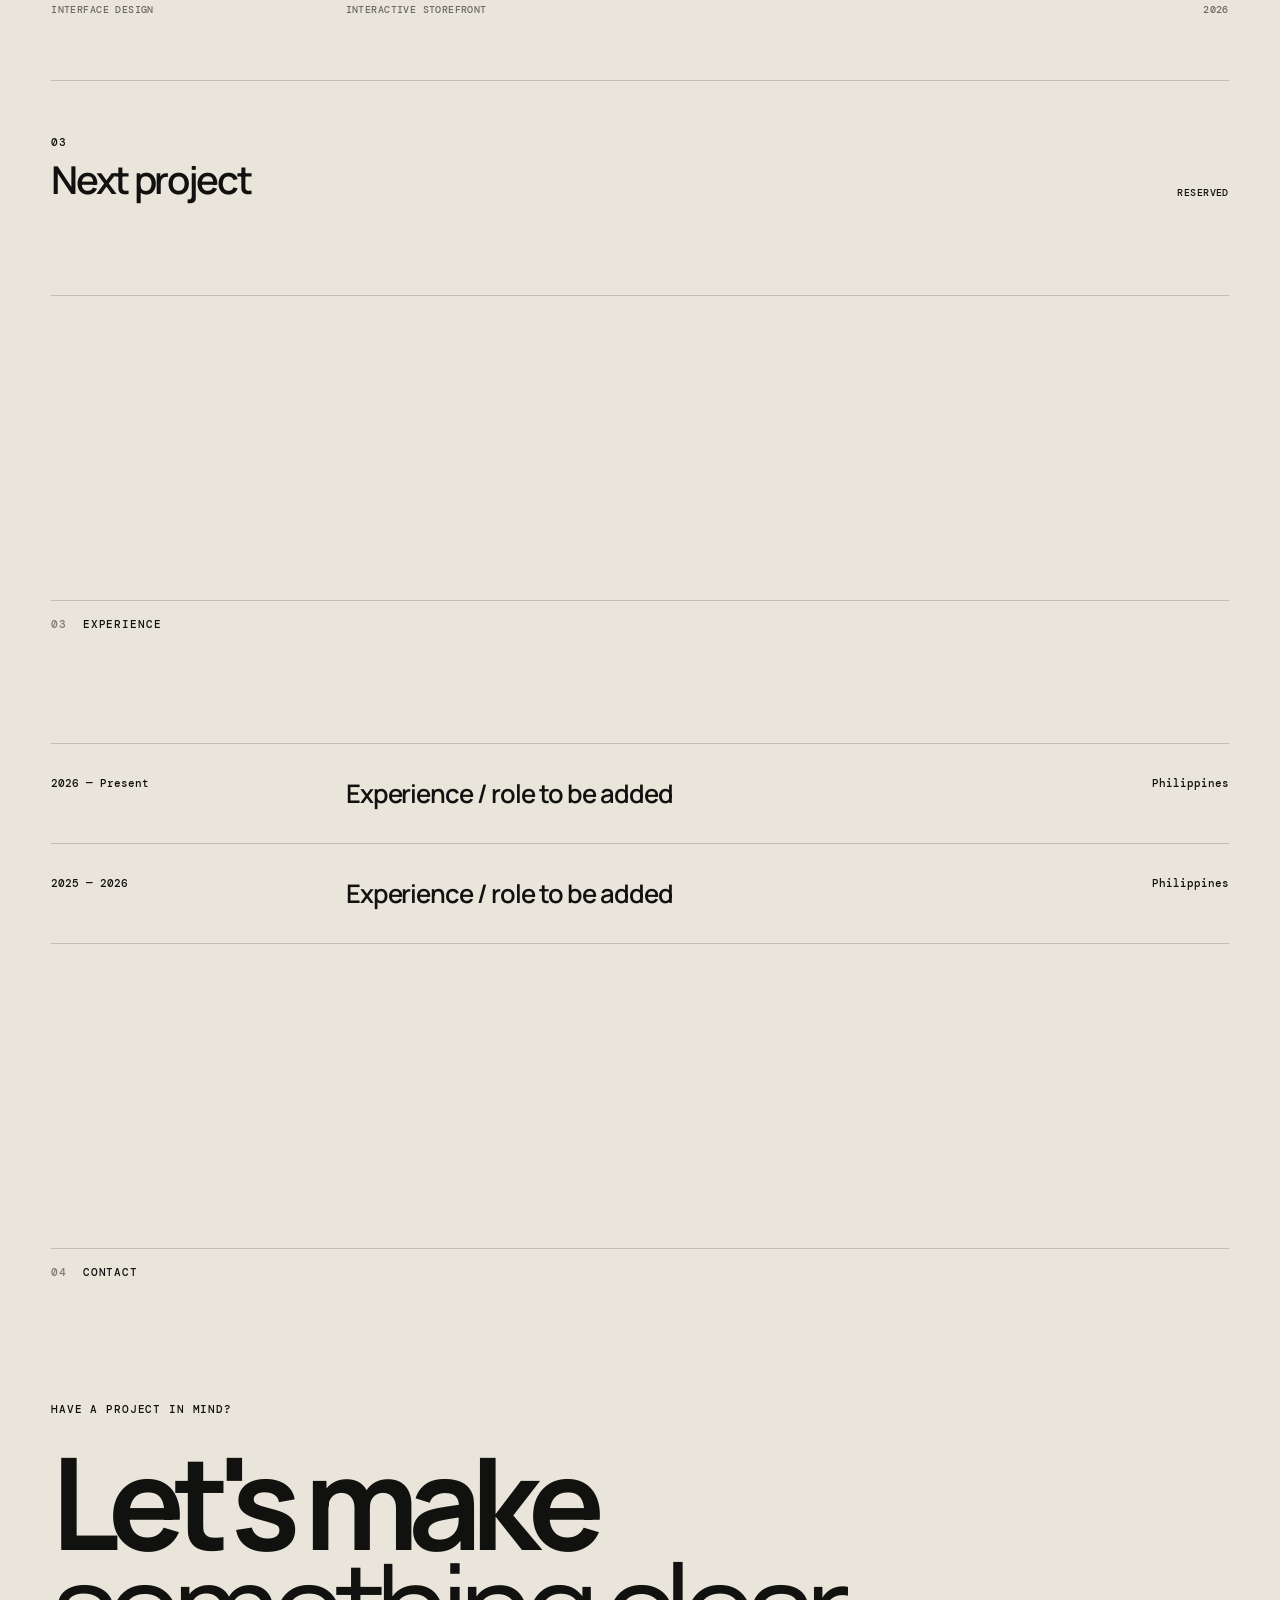
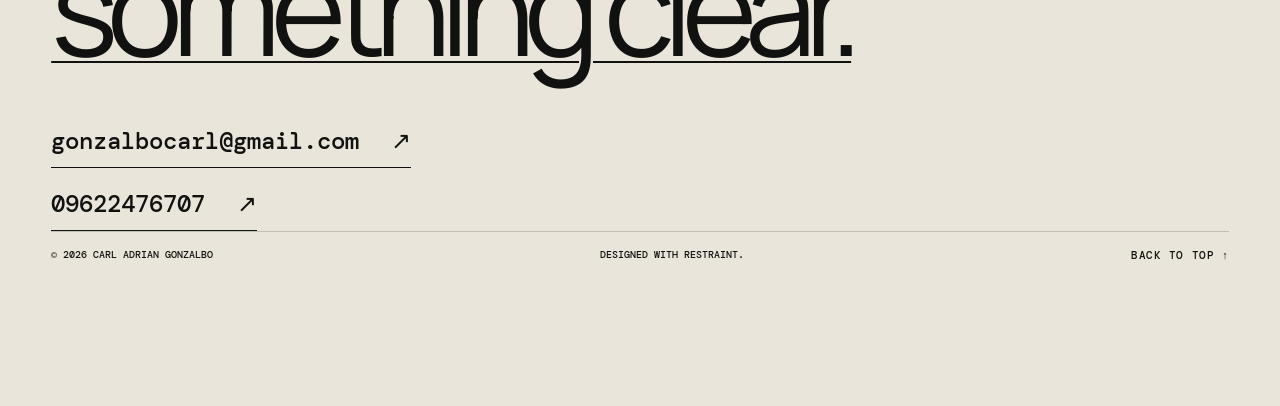
==== commit 1cf9455c: "refactor: rework portfolio hierarchy and UX" ====
--- a/index.html
+++ b/index.html
@@ -1,42 +1,114 @@
 <!doctype html>
 <html lang="en">
 <head>
-  <meta charset="UTF-8"><meta name="viewport" content="width=device-width, initial-scale=1.0">
-  <meta name="description" content="Personal portfolio of Carl Adrian Gonzalbo — selected Canva designs, web design, experience, and contact.">
-  <meta name="theme-color" content="#e9e5da"><meta name="color-scheme" content="light">
-  <link rel="icon" href="favicon.svg" type="image/svg+xml"><link rel="preconnect" href="https://fonts.googleapis.com"><link rel="preconnect" href="https://fonts.gstatic.com" crossorigin>
-  <link href="https://fonts.googleapis.com/css2?family=DM+Mono:wght@400;500&family=Manrope:wght@400;500;600;700;800&display=swap" rel="stylesheet"><link rel="stylesheet" href="styles.css">
-  <title>Portfolio — Carl Adrian Gonzalbo</title>
+  <meta charset="UTF-8">
+  <meta name="viewport" content="width=device-width, initial-scale=1.0">
+  <meta name="description" content="Carl Adrian Gonzalbo — web design and visual design portfolio.">
+  <meta name="theme-color" content="#f2efe7">
+  <link rel="icon" href="favicon.svg" type="image/svg+xml">
+  <link rel="preconnect" href="https://fonts.googleapis.com">
+  <link rel="preconnect" href="https://fonts.gstatic.com" crossorigin>
+  <link href="https://fonts.googleapis.com/css2?family=DM+Mono:wght@400;500&family=Manrope:wght@400;500;600;700&display=swap" rel="stylesheet">
+  <link rel="stylesheet" href="styles.css">
+  <title>Carl Adrian Gonzalbo — Portfolio</title>
 </head>
 <body>
-  <div class="noise" aria-hidden="true"></div><div class="cursor-dot" aria-hidden="true"></div><div class="cursor-ring" aria-hidden="true"></div>
-  <header class="site-header"><a class="brand magnetic" href="#top" aria-label="Back to top">CG<span>.</span></a><nav class="nav" aria-label="Main navigation"><a href="#about">About</a><a href="#work">Work</a><a href="#experience">Experience</a><a href="#contact">Contact</a></nav><button class="menu-toggle" type="button" aria-label="Toggle navigation" aria-expanded="false"><span></span><span></span></button></header>
+  <header class="site-header">
+    <a class="brand" href="#top" aria-label="Carl Adrian Gonzalbo home">CG<span>.</span></a>
+    <nav class="nav" aria-label="Main navigation">
+      <a href="#about">About</a><a href="#work">Work</a><a href="#experience">Experience</a><a href="#contact">Contact</a>
+    </nav>
+    <button class="menu-toggle" type="button" aria-label="Toggle navigation" aria-expanded="false"><span></span><span></span></button>
+  </header>
+
   <main id="top">
-    <section class="hero section-pad"><div class="hero-meta reveal"><span>Portfolio / 2026</span><span>Based in the Philippines</span></div><div class="hero-copy"><p class="eyebrow reveal">Carl Adrian Gonzalbo</p><h1 class="hero-title"><span class="line reveal">Building things</span><span class="line reveal delay-1">with <em>intent.</em></span></h1><div class="hero-bottom reveal delay-2"><p class="hero-placeholder">Personal portfolio.<br>More about my work coming soon.</p><a class="scroll-cue magnetic" href="#about"><span>Scroll to explore</span><i>↓</i></a></div></div><div class="hero-mark" aria-hidden="true">01</div></section>
-    <section id="about" class="about section-pad"><div class="section-label reveal"><span>01</span><span>About</span></div><div class="about-grid"><div class="about-statement reveal"><p>Placeholder for your story, perspective, and what you bring to the work.</p></div><div class="placeholder-frame reveal delay-1"><span>IMAGE / PORTRAIT</span><small>content placeholder</small></div></div></section>
+    <section class="hero section-pad">
+      <div class="hero-top reveal"><span>Portfolio / 2026</span><span>Quezon, Philippines</span></div>
+      <div class="hero-grid">
+        <div class="hero-copy">
+          <p class="eyebrow reveal">Carl Adrian Gonzalbo</p>
+          <h1 class="hero-title reveal delay-1">Web &amp; visual<br><em>design.</em></h1>
+        </div>
+        <div class="hero-side reveal delay-2">
+          <p>I create clean digital experiences and visual work with a focus on clarity, restraint, and detail.</p>
+          <a class="text-link" href="#work">View selected work <span>↓</span></a>
+        </div>
+      </div>
+      <div class="hero-footer reveal delay-2"><span>01 — Introduction</span><span>Scroll to explore</span></div>
+    </section>
+
+    <section id="about" class="about section-pad">
+      <div class="section-label"><span>01</span><span>About</span></div>
+      <div class="about-grid">
+        <p class="about-lead reveal">A portfolio built around thoughtful layouts, useful interfaces, and visual work that does not need to shout.</p>
+        <div class="about-notes reveal delay-1">
+          <div><span>Focus</span><strong>Web design<br>Visual design</strong></div>
+          <div><span>Tools</span><strong>Canva<br>HTML / CSS / JS</strong></div>
+          <div><span>Location</span><strong>Philippines</strong></div>
+        </div>
+      </div>
+    </section>
+
     <section id="work" class="work section-pad">
-      <div class="section-label reveal"><span>02</span><span>Selected work</span></div>
+      <div class="section-label"><span>02</span><span>Selected work</span></div>
       <div class="work-list">
         <article class="project project-canva reveal">
-          <div class="project-heading"><div><span class="project-kicker">01 / Canva designs</span><h2>Canva Designs</h2></div><span class="project-count">02 selected pieces</span></div>
-          <div class="gallery-shell"><div class="project-gallery" aria-label="Canva design gallery">
-            <button class="gallery-card gallery-image-card" type="button" data-full="assets/gonzalbo-event-planning.jpg" data-caption="Gonzalbo Event Planning Inc."><img src="assets/gonzalbo-event-planning.jpg" alt="Gonzalbo Event Planning Inc. Canva design" loading="lazy"><span>Gonzalbo Event Planning Inc. ↗</span></button>
-            <button class="gallery-card gallery-image-card" type="button" data-full="assets/noir-x-canva.jpg" data-caption="Noir X — Fragrance Campaign"><img src="assets/noir-x-canva.jpg" alt="Noir X fragrance campaign Canva design" loading="lazy"><span>Noir X / Fragrance Campaign ↗</span></button>
-            <div class="gallery-card gallery-note"><span>More designs</span><small>Additional Canva work can be added to this horizontal gallery.</small></div>
-          </div></div>
-          <div class="gallery-hint"><span>Drag horizontally</span><span>Click a design to view full screen →</span></div>
+          <div class="project-heading"><div><span class="project-kicker">01 / Canva</span><h2>Visual design</h2></div><span class="project-count">02 pieces</span></div>
+          <div class="gallery-shell">
+            <div class="project-gallery" aria-label="Canva design gallery">
+              <button class="gallery-card gallery-image-card" type="button" data-full="assets/gonzalbo-event-planning.jpg" data-caption="Gonzalbo Event Planning Inc.">
+                <img src="assets/gonzalbo-event-planning.jpg" alt="Gonzalbo Event Planning Inc. visual design" loading="lazy">
+                <span>Gonzalbo Event Planning Inc. <b>↗</b></span>
+              </button>
+              <button class="gallery-card gallery-image-card" type="button" data-full="assets/noir-x-canva.jpg" data-caption="Noir X — Fragrance Campaign">
+                <img src="assets/noir-x-canva.jpg" alt="Noir X fragrance campaign visual design" loading="lazy">
+                <span>Noir X / Fragrance Campaign <b>↗</b></span>
+              </button>
+              <div class="gallery-note"><span>More work<br>coming later.</span><small>The gallery is intentionally open for future projects.</small></div>
+            </div>
+          </div>
+          <div class="gallery-hint"><span>Drag or swipe</span><span>Open a piece to view it full screen</span></div>
         </article>
+
         <article class="project project-web reveal">
-          <div class="project-heading"><div><span class="project-kicker">02 / Web design</span><h2>Forge — Fitness E-Commerce</h2></div><a class="project-open magnetic" href="https://forge-five-self.vercel.app/#shop" target="_blank" rel="noopener noreferrer">Open live site ↗</a></div>
-          <a class="project-image project-image-forge" href="https://forge-five-self.vercel.app/#shop" target="_blank" rel="noopener noreferrer" aria-label="Open Forge fitness e-commerce website"><div class="forge-wordmark">FORGE<span>.</span></div><div class="forge-ui"><span>FITNESS / E-COMMERCE</span><strong>Live website ↗</strong></div></a>
-          <div class="project-info"><span>Web design</span><span>Interactive e-commerce interface</span><span>2026</span></div>
+          <div class="project-heading"><div><span class="project-kicker">02 / Web design</span><h2>Forge — Fitness E-Commerce</h2></div><a class="project-open" href="https://forge-five-self.vercel.app/#shop" target="_blank" rel="noopener noreferrer">Visit live site <span>↗</span></a></div>
+          <a class="project-image-forge" href="https://forge-five-self.vercel.app/#shop" target="_blank" rel="noopener noreferrer" aria-label="Open Forge fitness e-commerce website">
+            <div class="forge-wordmark">FORGE<span>.</span></div>
+            <div class="forge-ui"><span>Fitness / E-commerce</span><strong>Open project <b>↗</b></strong></div>
+          </a>
+          <div class="project-info"><span>Interface design</span><span>Interactive storefront</span><span>2026</span></div>
         </article>
-        <article class="project project-placeholder reveal"><div class="project-heading"><div><span class="project-kicker">03</span><h2>Coming soon</h2></div></div></article>
+
+        <article class="project project-placeholder reveal">
+          <div class="project-heading"><div><span class="project-kicker">03</span><h2>Next project</h2></div><span class="project-count">Reserved</span></div>
+        </article>
       </div>
     </section>
-    <section id="experience" class="experience section-pad"><div class="section-label reveal"><span>03</span><span>Experience</span></div><div class="experience-list"><div class="experience-row reveal"><span>2026 — Present</span><strong>Role / Company placeholder</strong><span>Location</span></div><div class="experience-row reveal"><span>2025 — 2026</span><strong>Role / Company placeholder</strong><span>Location</span></div><div class="experience-row reveal"><span>2024 — 2025</span><strong>Role / Company placeholder</strong><span>Location</span></div></div></section>
-    <section id="contact" class="contact section-pad"><div class="section-label reveal"><span>04</span><span>Contact</span></div><div class="contact-inner"><p class="eyebrow reveal">Have something in mind?</p><h2 class="contact-title reveal delay-1">Let's make<br><em>something good.</em></h2><div class="contact-details reveal delay-2"><a class="contact-link magnetic" href="mailto:gonzalbocarl@gmail.com">gonzalbocarl@gmail.com <span>↗</span></a><a class="contact-phone magnetic" href="tel:+639622476707">09622476707 <span>↗</span></a></div></div><footer class="footer reveal"><span>© 2026 Carl Adrian Gonzalbo</span><span>Designed with restraint.</span><a href="#top">Back to top ↑</a></footer></section>
+
+    <section id="experience" class="experience section-pad">
+      <div class="section-label"><span>03</span><span>Experience</span></div>
+      <div class="experience-list">
+        <div class="experience-row reveal"><span>2026 — Present</span><strong>Experience / role to be added</strong><span>Philippines</span></div>
+        <div class="experience-row reveal"><span>2025 — 2026</span><strong>Experience / role to be added</strong><span>Philippines</span></div>
+      </div>
+    </section>
+
+    <section id="contact" class="contact section-pad">
+      <div class="section-label"><span>04</span><span>Contact</span></div>
+      <div class="contact-grid">
+        <div><p class="eyebrow reveal">Have a project in mind?</p><h2 class="contact-title reveal delay-1">Let's make<br><em>something clear.</em></h2></div>
+        <div class="contact-details reveal delay-2"><a class="contact-link" href="mailto:gonzalbocarl@gmail.com">gonzalbocarl@gmail.com <span>↗</span></a><a class="contact-phone" href="tel:+639622476707">09622476707 <span>↗</span></a></div>
+      </div>
+      <footer class="footer"><span>© 2026 Carl Adrian Gonzalbo</span><span>Designed with restraint.</span><a href="#top">Back to top ↑</a></footer>
+    </section>
   </main>
-  <div class="lightbox" aria-hidden="true"><button class="lightbox-close" type="button" aria-label="Close full screen preview">×</button><button class="lightbox-prev" type="button" aria-label="Previous design">←</button><div class="lightbox-stage"><img class="lightbox-image" alt=""><p class="lightbox-caption"></p></div><button class="lightbox-next" type="button" aria-label="Next design">→</button></div>
+
+  <div class="lightbox" aria-hidden="true" role="dialog" aria-modal="true" aria-label="Full screen project preview">
+    <button class="lightbox-close" type="button" aria-label="Close full screen preview">×</button>
+    <button class="lightbox-prev" type="button" aria-label="Previous design">←</button>
+    <div class="lightbox-stage"><img class="lightbox-image" alt=""><p class="lightbox-caption"></p></div>
+    <button class="lightbox-next" type="button" aria-label="Next design">→</button>
+  </div>
   <script src="script.js"></script>
-</body></html>
+</body>
+</html>
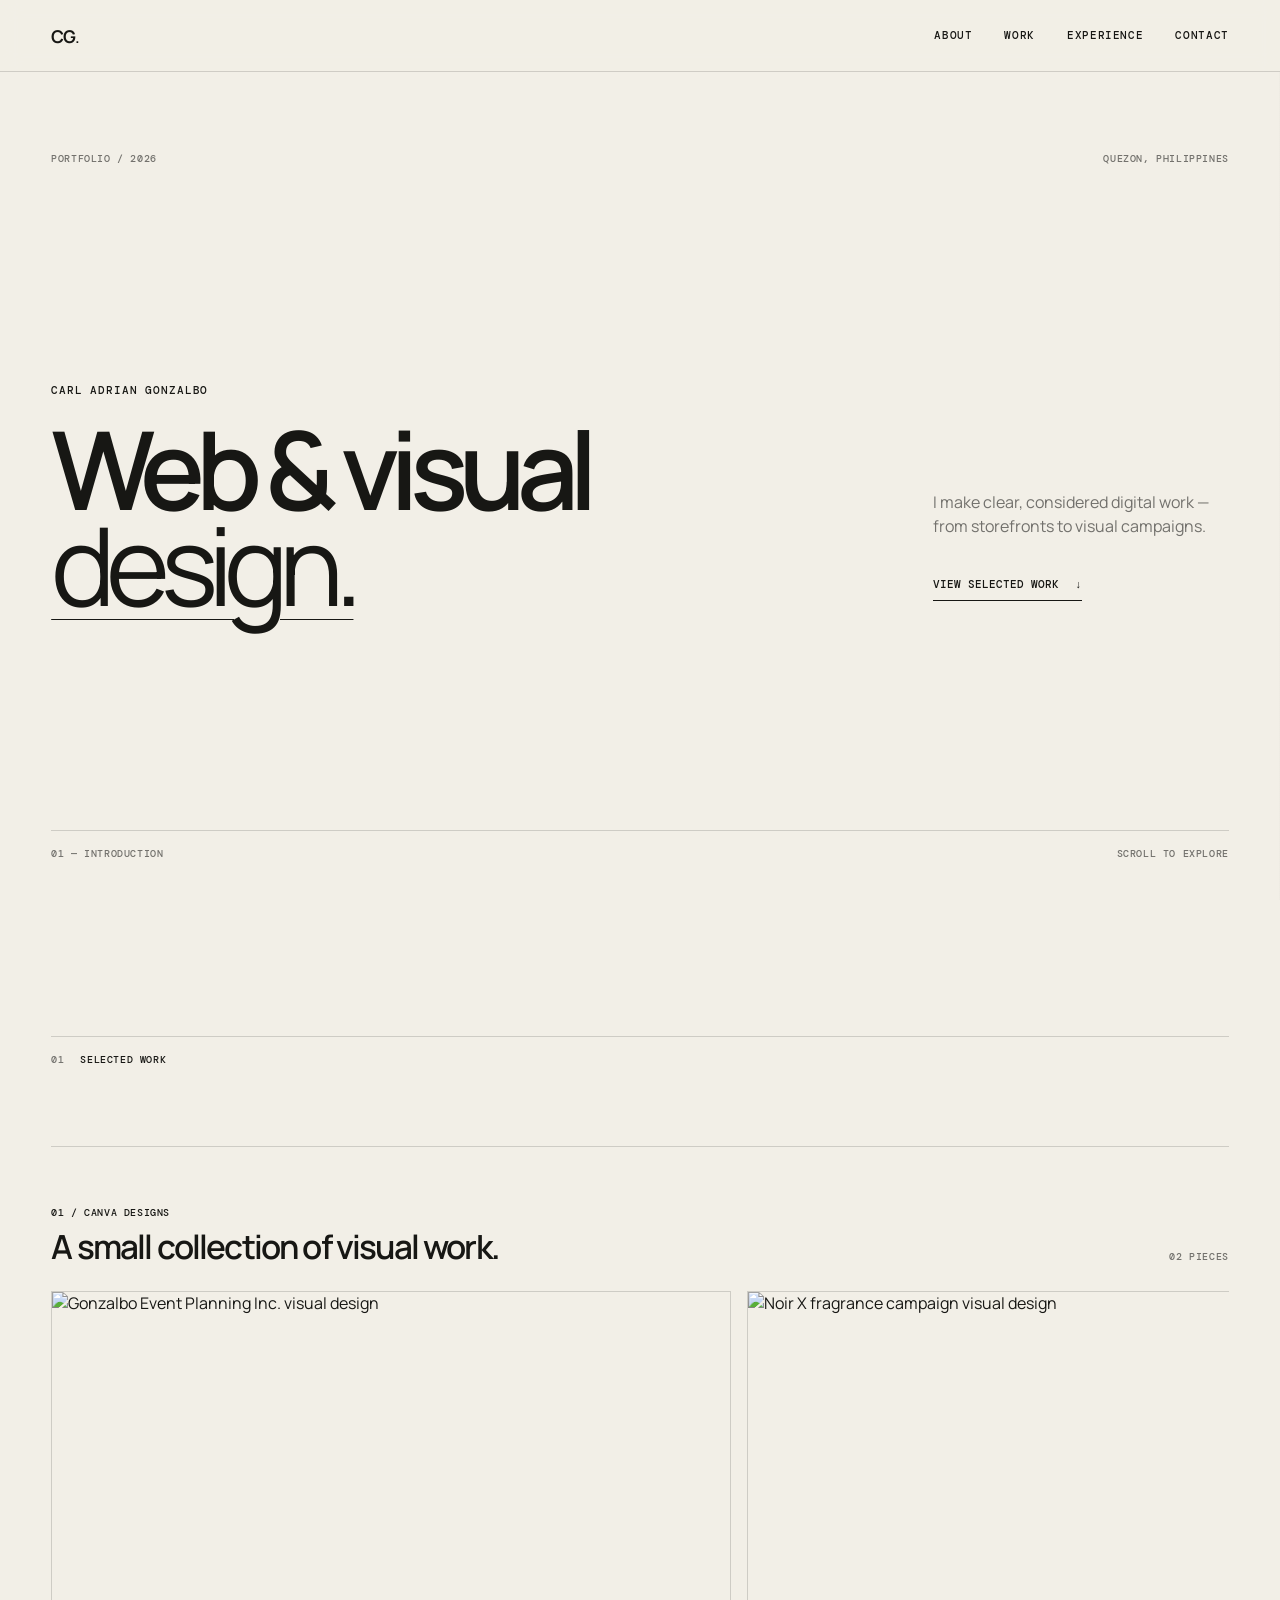
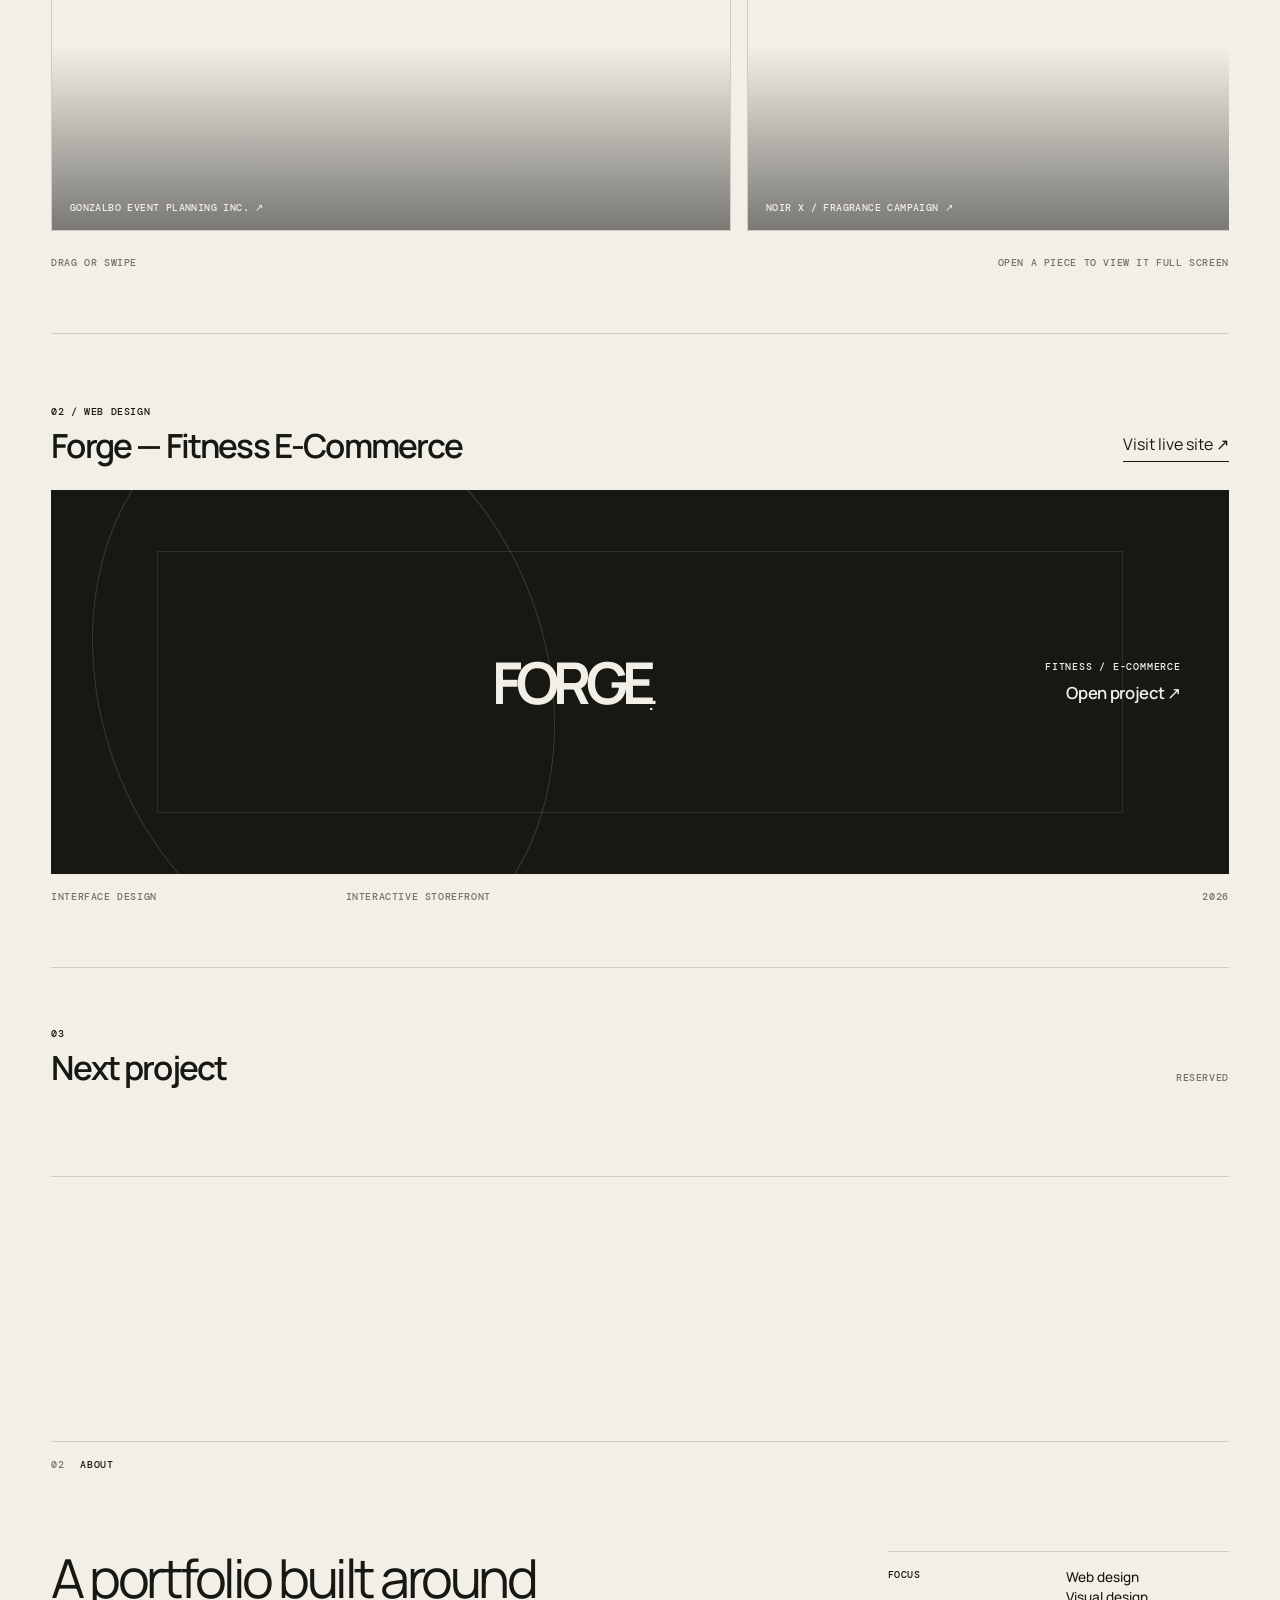
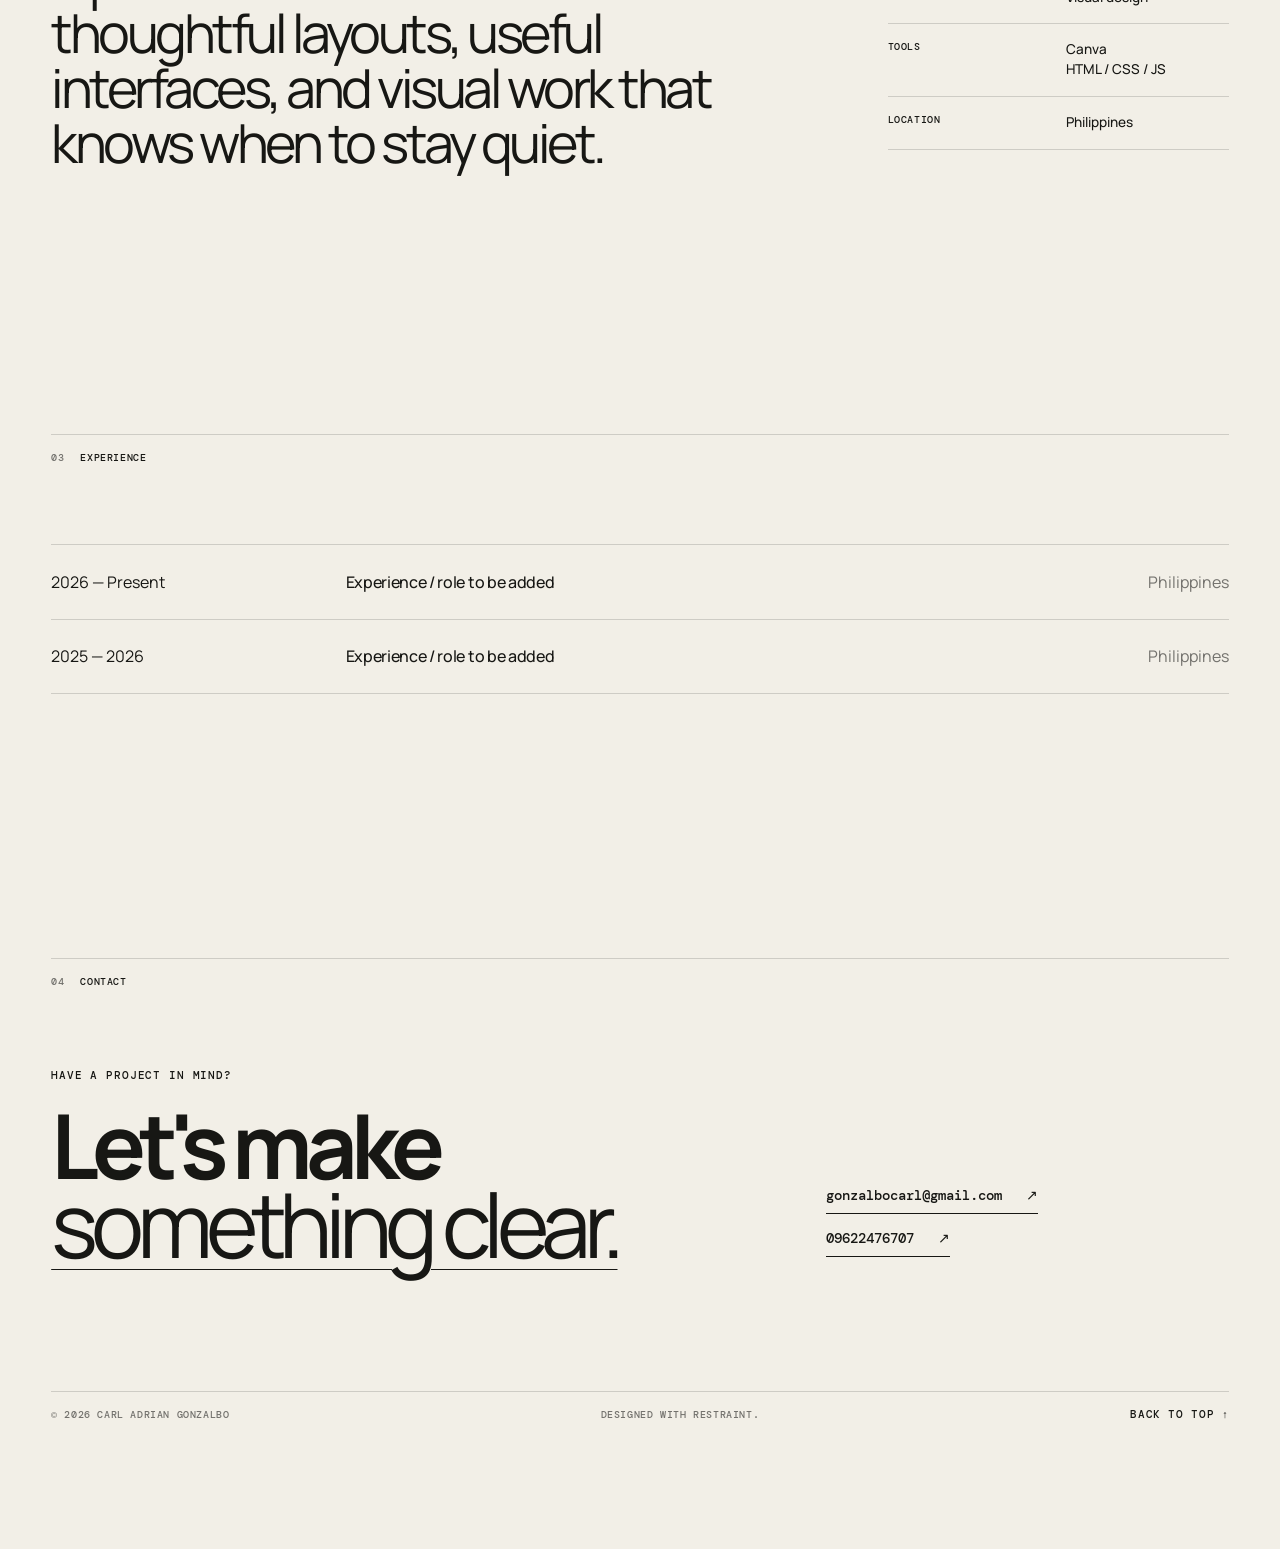
==== commit 81230a05: "refactor: rework portfolio structure with editorial UX system" ====
--- a/index.html
+++ b/index.html
@@ -30,32 +30,23 @@
           <h1 class="hero-title reveal delay-1">Web &amp; visual<br><em>design.</em></h1>
         </div>
         <div class="hero-side reveal delay-2">
-          <p>I create clean digital experiences and visual work with a focus on clarity, restraint, and detail.</p>
+          <p>I make clear, considered digital work — from storefronts to visual campaigns.</p>
           <a class="text-link" href="#work">View selected work <span>↓</span></a>
         </div>
       </div>
       <div class="hero-footer reveal delay-2"><span>01 — Introduction</span><span>Scroll to explore</span></div>
     </section>
 
-    <section id="about" class="about section-pad">
-      <div class="section-label"><span>01</span><span>About</span></div>
-      <div class="about-grid">
-        <p class="about-lead reveal">A portfolio built around thoughtful layouts, useful interfaces, and visual work that does not need to shout.</p>
-        <div class="about-notes reveal delay-1">
-          <div><span>Focus</span><strong>Web design<br>Visual design</strong></div>
-          <div><span>Tools</span><strong>Canva<br>HTML / CSS / JS</strong></div>
-          <div><span>Location</span><strong>Philippines</strong></div>
-        </div>
-      </div>
-    </section>
-
     <section id="work" class="work section-pad">
-      <div class="section-label"><span>02</span><span>Selected work</span></div>
+      <div class="section-label"><span>01</span><span>Selected work</span></div>
       <div class="work-list">
         <article class="project project-canva reveal">
-          <div class="project-heading"><div><span class="project-kicker">01 / Canva</span><h2>Visual design</h2></div><span class="project-count">02 pieces</span></div>
+          <div class="project-heading">
+            <div><span class="project-kicker">01 / Canva designs</span><h2>A small collection of visual work.</h2></div>
+            <span class="project-count">02 pieces</span>
+          </div>
           <div class="gallery-shell">
-            <div class="project-gallery" aria-label="Canva design gallery">
+            <div class="project-gallery" aria-label="Canva design gallery" tabindex="0">
               <button class="gallery-card gallery-image-card" type="button" data-full="assets/gonzalbo-event-planning.jpg" data-caption="Gonzalbo Event Planning Inc.">
                 <img src="assets/gonzalbo-event-planning.jpg" alt="Gonzalbo Event Planning Inc. visual design" loading="lazy">
                 <span>Gonzalbo Event Planning Inc. <b>↗</b></span>
@@ -64,15 +55,19 @@
                 <img src="assets/noir-x-canva.jpg" alt="Noir X fragrance campaign visual design" loading="lazy">
                 <span>Noir X / Fragrance Campaign <b>↗</b></span>
               </button>
-              <div class="gallery-note"><span>More work<br>coming later.</span><small>The gallery is intentionally open for future projects.</small></div>
+              <div class="gallery-note"><span>More work<br>when it's ready.</span><small>A deliberately open gallery for future visual projects.</small></div>
             </div>
           </div>
           <div class="gallery-hint"><span>Drag or swipe</span><span>Open a piece to view it full screen</span></div>
         </article>
 
         <article class="project project-web reveal">
-          <div class="project-heading"><div><span class="project-kicker">02 / Web design</span><h2>Forge — Fitness E-Commerce</h2></div><a class="project-open" href="https://forge-five-self.vercel.app/#shop" target="_blank" rel="noopener noreferrer">Visit live site <span>↗</span></a></div>
+          <div class="project-heading">
+            <div><span class="project-kicker">02 / Web design</span><h2>Forge — Fitness E-Commerce</h2></div>
+            <a class="project-open" href="https://forge-five-self.vercel.app/#shop" target="_blank" rel="noopener noreferrer">Visit live site <span>↗</span></a>
+          </div>
           <a class="project-image-forge" href="https://forge-five-self.vercel.app/#shop" target="_blank" rel="noopener noreferrer" aria-label="Open Forge fitness e-commerce website">
+            <div class="forge-grid-lines" aria-hidden="true"></div>
             <div class="forge-wordmark">FORGE<span>.</span></div>
             <div class="forge-ui"><span>Fitness / E-commerce</span><strong>Open project <b>↗</b></strong></div>
           </a>
@@ -82,6 +77,18 @@
         <article class="project project-placeholder reveal">
           <div class="project-heading"><div><span class="project-kicker">03</span><h2>Next project</h2></div><span class="project-count">Reserved</span></div>
         </article>
+      </div>
+    </section>
+
+    <section id="about" class="about section-pad">
+      <div class="section-label"><span>02</span><span>About</span></div>
+      <div class="about-grid">
+        <p class="about-lead reveal">A portfolio built around thoughtful layouts, useful interfaces, and visual work that knows when to stay quiet.</p>
+        <div class="about-notes reveal delay-1">
+          <div><span>Focus</span><strong>Web design<br>Visual design</strong></div>
+          <div><span>Tools</span><strong>Canva<br>HTML / CSS / JS</strong></div>
+          <div><span>Location</span><strong>Philippines</strong></div>
+        </div>
       </div>
     </section>
 
--- a/styles.css
+++ b/styles.css
@@ -1 +1 @@
-:root{--ink:#11110f;--paper:#e9e5da;--line:rgba(17,17,15,.18);--muted:rgba(17,17,15,.58);--ease:cubic-bezier(.22,1,.36,1)}*{box-sizing:border-box}html{scroll-behavior:smooth}body{margin:0;background:var(--paper);color:var(--ink);font-family:Manrope,Arial,sans-serif;overflow-x:hidden}.noise{position:fixed;inset:-50%;z-index:10;pointer-events:none;opacity:.045;background-image:url("data:image/svg+xml,%3Csvg viewBox='0 0 180 180' xmlns='http://www.w3.org/2000/svg'%3E%3Cfilter id='n'%3E%3CfeTurbulence type='fractalNoise' baseFrequency='.9' numOctaves='4' stitchTiles='stitch'/%3E%3C/filter%3E%3Crect width='100%25' height='100%25' filter='url(%23n)' opacity='.8'/%3E%3C/svg%3E");animation:noise .18s steps(2) infinite}.cursor-dot,.cursor-ring{position:fixed;top:0;left:0;border-radius:50%;pointer-events:none;z-index:20;transform:translate(-50%,-50%)}.cursor-dot{width:5px;height:5px;background:var(--ink)}.cursor-ring{width:32px;height:32px;border:1px solid var(--ink);opacity:.5;transition:width .35s var(--ease),height .35s var(--ease),opacity .35s}.cursor-ring.is-hover{width:58px;height:58px;opacity:.8}.site-header{position:fixed;top:0;left:0;right:0;height:78px;padding:0 4vw;display:flex;align-items:center;justify-content:space-between;z-index:15;background:linear-gradient(var(--paper),transparent)}.brand{font-size:1.2rem;font-weight:800;letter-spacing:-.06em;color:var(--ink);text-decoration:none}.brand span,em{font-style:normal;color:var(--ink);text-decoration:underline;text-decoration-thickness:2px;text-underline-offset:5px}.nav{display:flex;gap:2.1rem}.nav a,.footer a{font-family:'DM Mono',monospace;font-size:.68rem;text-transform:uppercase;letter-spacing:.05em;color:var(--ink);text-decoration:none;position:relative}.nav a:after{content:"";position:absolute;left:0;bottom:-6px;width:100%;height:1px;background:var(--ink);transform:scaleX(0);transform-origin:right;transition:transform .45s var(--ease)}.nav a:hover:after{transform:scaleX(1);transform-origin:left}.menu-toggle{display:none;background:none;border:0}.section-pad{padding:10rem 4vw 9rem;position:relative}.hero{min-height:100svh;padding-top:11rem;display:flex;flex-direction:column;justify-content:space-between}.hero-meta{display:flex;justify-content:space-between;font:500 .65rem 'DM Mono',monospace;text-transform:uppercase;letter-spacing:.07em}.hero-copy{margin:auto 0 3vh}.eyebrow,.section-label,.project-kicker{font:500 .67rem 'DM Mono',monospace;text-transform:uppercase;letter-spacing:.08em}.hero-title{font-size:clamp(4.5rem,11.4vw,12.5rem);line-height:.82;letter-spacing:-.085em;margin:2rem 0 4rem;font-weight:700}.hero-title .line{display:block}.hero-title em,.contact-title em{font-weight:400}.hero-bottom{display:flex;justify-content:space-between;align-items:end}.hero-placeholder{font-size:.9rem;line-height:1.6;color:var(--muted)}.scroll-cue{display:flex;gap:1.5rem;align-items:center;color:var(--ink);text-decoration:none;font:500 .65rem 'DM Mono',monospace;text-transform:uppercase}.scroll-cue i{font-style:normal;font-size:1.1rem;transition:transform .4s var(--ease)}.scroll-cue:hover i{transform:translateY(5px)}.hero-mark{position:absolute;right:4vw;top:43%;font:500 .65rem 'DM Mono',monospace}.section-label{display:flex;gap:1rem;border-top:1px solid var(--line);padding-top:1rem;margin-bottom:7rem}.section-label span:first-child{opacity:.5}.about-grid{display:grid;grid-template-columns:1.25fr .75fr;gap:10vw;align-items:end}.about-statement p{font-size:clamp(2.2rem,5vw,5.8rem);line-height:.98;letter-spacing:-.065em;max-width:900px;margin:0}.placeholder-frame{aspect-ratio:4/5;border:1px solid var(--line);display:flex;flex-direction:column;align-items:center;justify-content:center;position:relative;overflow:hidden}.placeholder-frame:before{content:"";position:absolute;width:160%;height:1px;background:var(--line);transform:rotate(-45deg)}.placeholder-frame span,.placeholder-frame small{font:500 .65rem 'DM Mono',monospace;z-index:1}.placeholder-frame small{margin-top:.5rem;opacity:.5}.work-list{border-top:1px solid var(--line)}.project{border-bottom:1px solid var(--line);padding:3rem 0 4rem}.project-heading{display:flex;justify-content:space-between;align-items:end;gap:2rem;margin-bottom:2rem}.project-heading h2{font-size:clamp(1.6rem,3vw,3rem);line-height:1;letter-spacing:-.06em;margin:.65rem 0 0;font-weight:600}.project-count,.project-open,.gallery-hint,.project-info{font:500 .65rem 'DM Mono',monospace;text-transform:uppercase;letter-spacing:.04em}.project-open{color:var(--ink);text-decoration:none;border-bottom:1px solid var(--ink);padding-bottom:.4rem;white-space:nowrap}.gallery-shell{overflow:hidden}.project-gallery{display:flex;gap:1rem;overflow-x:auto;overscroll-behavior-x:contain;scroll-snap-type:x mandatory;scrollbar-width:thin;scrollbar-color:var(--ink) transparent;padding-bottom:1rem;cursor:grab}.project-gallery:active{cursor:grabbing}.gallery-card{flex:0 0 min(68vw,720px);height:min(58vw,560px);border:1px solid var(--line);position:relative;overflow:hidden;display:flex;align-items:center;justify-content:center;background:var(--paper);scroll-snap-align:start;padding:0;border-radius:0;color:var(--ink)}button.gallery-card{font:inherit;text-align:left}.gallery-image-card img{width:100%;height:100%;object-fit:contain;display:block;transition:transform .8s var(--ease)}.gallery-image-card:after{content:"";position:absolute;inset:0;background:linear-gradient(transparent 55%,rgba(17,17,15,.5));pointer-events:none}.gallery-image-card span{position:absolute;left:1.25rem;bottom:1.15rem;color:var(--paper);font:500 .65rem 'DM Mono',monospace;text-transform:uppercase;letter-spacing:.04em;z-index:2}.gallery-image-card:hover img{transform:scale(1.015)}.gallery-note{padding:2rem;flex-direction:column;align-items:flex-start;justify-content:flex-end}.gallery-note span{font-size:clamp(1.8rem,4vw,4rem);line-height:.9;letter-spacing:-.06em}.gallery-note small{max-width:280px;margin-top:.8rem;color:var(--muted);font:500 .65rem 'DM Mono',monospace;line-height:1.5}.gallery-hint{display:flex;justify-content:space-between;color:var(--muted);padding-top:.8rem}.project-web{padding-top:4.5rem}.project-image-forge{height:min(34vw,430px);background:var(--ink);color:var(--paper);border:0;text-decoration:none;display:flex;align-items:center;justify-content:space-between;padding:2.5rem 3.5rem;position:relative;overflow:hidden}.project-image-forge:before{content:"";position:absolute;width:42%;height:140%;border:1px solid rgba(233,229,218,.13);border-radius:50%;transform:rotate(-18deg);transition:transform 1s var(--ease)}.project-image-forge:after{content:"";position:absolute;inset:14% 10%;border:1px solid rgba(233,229,218,.11);transition:transform .8s var(--ease)}.project-web:hover .project-image-forge:before{transform:rotate(-12deg) scale(1.04)}.project-web:hover .project-image-forge:after{transform:translateX(.5rem)}.forge-wordmark{position:relative;font-size:clamp(2.3rem,5vw,5rem);font-weight:800;letter-spacing:-.1em;z-index:2}.forge-wordmark span{font-size:.45em;text-decoration:underline;text-underline-offset:.15em}.forge-ui{position:relative;z-index:3;display:flex;flex-direction:column;align-items:flex-end;gap:.6rem;text-align:right}.forge-ui span{font:500 .62rem 'DM Mono',monospace;letter-spacing:.08em}.forge-ui strong{font-size:clamp(.9rem,1.4vw,1.15rem);font-weight:600;letter-spacing:-.03em}.project-info{display:grid;grid-template-columns:1fr 2fr 1fr;padding-top:1.2rem;color:var(--muted)}.project-info span:last-child{text-align:right}.project-placeholder{min-height:180px}.lightbox{position:fixed;inset:0;background:rgba(17,17,15,.94);z-index:50;display:none;align-items:center;justify-content:center;padding:4vh 6vw}.lightbox.is-open{display:flex}.lightbox-stage{width:min(90vw,1200px);height:90vh;display:flex;flex-direction:column;align-items:center;justify-content:center;gap:1rem}.lightbox-image{max-width:100%;max-height:calc(90vh - 2rem);object-fit:contain;display:block}.lightbox-caption{margin:0;color:var(--paper);font:500 .68rem 'DM Mono',monospace;text-transform:uppercase;letter-spacing:.06em}.lightbox-close,.lightbox-prev,.lightbox-next{position:fixed;border:0;background:none;color:var(--paper);font:400 1.5rem Manrope;cursor:pointer;padding:1rem}.lightbox-close{top:1rem;right:1.5rem;font-size:2rem}.lightbox-prev{left:1rem;top:50%;transform:translateY(-50%)}.lightbox-next{right:1rem;top:50%;transform:translateY(-50%)}.experience-list{border-top:1px solid var(--line)}.experience-row{display:grid;grid-template-columns:1fr 2fr 1fr;padding:2rem 0;border-bottom:1px solid var(--line);font:500 .7rem 'DM Mono',monospace;transition:padding .5s var(--ease)}.experience-row:hover{padding-left:1rem;padding-right:1rem}.experience-row strong{font:600 clamp(1.1rem,2vw,1.6rem) Manrope;letter-spacing:-.04em}.experience-row span:last-child{text-align:right}.contact{min-height:90svh;display:flex;flex-direction:column}.contact-inner{margin:auto 0}.contact-title{font-size:clamp(4rem,10vw,11rem);line-height:.83;letter-spacing:-.085em;margin:2rem 0 4rem}.contact-details{display:flex;flex-direction:column;align-items:flex-start;gap:1.25rem}.contact-link,.contact-phone{font:500 clamp(1rem,2vw,1.5rem) 'DM Mono',monospace;color:var(--ink);text-decoration:none;border-bottom:1px solid var(--ink);padding-bottom:.7rem;display:inline-flex;gap:2rem}.contact-link span,.contact-phone span{transition:transform .4s var(--ease)}.contact-link:hover span,.contact-phone:hover span{transform:translate(6px,-6px)}.footer{border-top:1px solid var(--line);margin-top:auto;padding-top:1rem;display:flex;justify-content:space-between;font:500 .62rem 'DM Mono',monospace;text-transform:uppercase}.reveal{opacity:0;transform:translateY(28px);transition:opacity .9s var(--ease),transform .9s var(--ease)}.reveal.visible{opacity:1;transform:none}.delay-1{transition-delay:.12s}.delay-2{transition-delay:.22s}.magnetic{transition:transform .25s var(--ease)}@keyframes noise{0%{transform:translate(0,0)}25%{transform:translate(2%,-1%)}50%{transform:translate(-1%,2%)}75%{transform:translate(1%,1%)}100%{transform:translate(-2%,-1%)}}@media(max-width:700px){.site-header{height:68px;padding:0 5vw}.nav{display:none;position:absolute;top:68px;left:0;right:0;padding:1.5rem 5vw 2rem;background:var(--paper);border-bottom:1px solid var(--line);flex-direction:column;gap:1.3rem}.nav.open{display:flex}.menu-toggle{display:flex;flex-direction:column;gap:5px}.menu-toggle span{display:block;width:22px;height:1px;background:var(--ink)}.section-pad{padding:7rem 5vw}.hero{padding-top:8rem}.hero-meta span:last-child{display:none}.hero-title{font-size:clamp(3.8rem,17vw,7rem);margin:1.7rem 0 3rem}.hero-bottom{align-items:start;gap:2rem;flex-direction:column}.scroll-cue{margin-top:1rem}.about-grid{grid-template-columns:1fr;gap:3rem}.about-statement p{font-size:clamp(2.2rem,11vw,4rem)}.placeholder-frame{max-width:70%;margin-left:auto}.section-label{margin-bottom:4rem}.project{padding:2.5rem 0 3.5rem}.project-heading{align-items:flex-start;flex-direction:column;gap:1rem;margin-bottom:1.3rem}.project-heading h2{font-size:clamp(1.5rem,7vw,2.4rem)}.project-count,.project-open{align-self:flex-start}.gallery-card{flex-basis:84vw;height:112vw;max-height:560px}.gallery-hint{font-size:.58rem;gap:1rem;flex-wrap:wrap}.project-web{padding-top:3.5rem}.project-image-forge{height:58vw;min-height:230px;padding:1.5rem}.forge-wordmark{font-size:clamp(2rem,11vw,3.5rem)}.forge-ui{gap:.5rem}.forge-ui strong{font-size:.85rem}.project-info{grid-template-columns:1fr 1fr;gap:.7rem;line-height:1.5}.project-info span:nth-child(2){grid-column:1/-1}.project-info span:last-child{text-align:right}.project-placeholder{min-height:120px}.lightbox{padding:5vh 10vw}.lightbox-stage{width:100%;height:90vh}.lightbox-prev{left:.2rem}.lightbox-next{right:.2rem}.experience-row{grid-template-columns:1fr;gap:.8rem}.experience-row span:last-child{text-align:left}.contact-title{font-size:clamp(3.7rem,16vw,7rem)}.footer{gap:1rem;flex-wrap:wrap}.footer span:nth-child(2){display:none}.cursor-dot,.cursor-ring{display:none}}@media(prefers-reduced-motion:reduce){html{scroll-behavior:auto}.noise{animation:none}.reveal{transition:none}.gallery-image-card img,.project-image-forge:before,.project-image-forge:after{transition:none}}
+:root{--ink:#171714;--paper:#f2efe7;--line:rgba(23,23,20,.16);--muted:rgba(23,23,20,.58);--soft:rgba(23,23,20,.07);--ease:cubic-bezier(.22,1,.36,1)}*{box-sizing:border-box}html{scroll-behavior:smooth}body{margin:0;background:var(--paper);color:var(--ink);font-family:Manrope,Arial,sans-serif;overflow-x:hidden}body:before{content:"";position:fixed;inset:0;pointer-events:none;background:linear-gradient(90deg,transparent 0,transparent calc(100% - 1px),rgba(23,23,20,.03) 100%);z-index:20}.site-header{position:fixed;top:0;left:0;right:0;height:72px;padding:0 4vw;display:flex;align-items:center;justify-content:space-between;z-index:30;background:rgba(242,239,231,.92);border-bottom:1px solid var(--line);backdrop-filter:blur(10px)}.brand{font-size:1.1rem;font-weight:700;letter-spacing:-.07em;color:var(--ink);text-decoration:none}.brand span{font-weight:500}.nav{display:flex;gap:2rem}.nav a,.footer a{font:500 .66rem 'DM Mono',monospace;text-transform:uppercase;letter-spacing:.06em;color:var(--ink);text-decoration:none}.nav a{position:relative;padding:.4rem 0}.nav a:after{content:"";position:absolute;left:0;right:0;bottom:0;height:1px;background:var(--ink);transform:scaleX(0);transform-origin:right;transition:transform .35s var(--ease)}.nav a:hover:after,.nav a:focus-visible:after{transform:scaleX(1);transform-origin:left}.menu-toggle{display:none;background:none;border:0;padding:.5rem}.menu-toggle span{display:block;width:20px;height:1px;background:var(--ink);margin:4px}.section-pad{padding:8.5rem 4vw 8rem;position:relative}.hero{min-height:100svh;padding-top:9.5rem;padding-bottom:2.5rem;display:flex;flex-direction:column}.hero-top,.hero-footer,.section-label,.project-kicker,.project-count,.gallery-hint,.project-info,.about-notes span,.footer{font:500 .63rem 'DM Mono',monospace;text-transform:uppercase;letter-spacing:.06em}.hero-top{display:flex;justify-content:space-between;color:var(--muted)}.hero-grid{display:grid;grid-template-columns:minmax(0,1.45fr) minmax(220px,.55fr);gap:8vw;align-items:end;margin:auto 0}.eyebrow{font:500 .67rem 'DM Mono',monospace;text-transform:uppercase;letter-spacing:.08em;margin:0 0 1.5rem}.hero-title{font-size:clamp(4rem,8.5vw,9.5rem);line-height:.88;letter-spacing:-.085em;font-weight:600;margin:0}.hero-title em,.contact-title em{font-style:normal;font-weight:400;text-decoration:underline;text-decoration-thickness:1px;text-underline-offset:.12em}.hero-side{max-width:310px;padding-bottom:.7rem}.hero-side p{font-size:1rem;line-height:1.55;margin:0 0 2rem;color:var(--muted)}.text-link{display:inline-flex;align-items:center;gap:1rem;color:var(--ink);text-decoration:none;font:500 .67rem 'DM Mono',monospace;text-transform:uppercase;border-bottom:1px solid var(--ink);padding-bottom:.55rem}.text-link span{transition:transform .35s var(--ease)}.text-link:hover span{transform:translateY(4px)}.hero-footer{display:flex;justify-content:space-between;border-top:1px solid var(--line);padding-top:1rem;color:var(--muted)}.section-label{display:flex;gap:1rem;border-top:1px solid var(--line);padding-top:1rem;margin-bottom:5rem}.section-label span:first-child{color:var(--muted)}.about-grid{display:grid;grid-template-columns:minmax(0,1.35fr) minmax(240px,.65fr);gap:10vw;align-items:start}.about-lead{font-size:clamp(2.2rem,4.2vw,5rem);line-height:1.02;letter-spacing:-.065em;max-width:900px;margin:0}.about-notes{border-top:1px solid var(--line)}.about-notes>div{display:grid;grid-template-columns:1fr 1fr;gap:1rem;padding:1rem 0;border-bottom:1px solid var(--line)}.about-notes strong{font-size:.85rem;line-height:1.45;font-weight:500}.work-list{border-top:1px solid var(--line)}.project{border-bottom:1px solid var(--line);padding:3.25rem 0 4rem}.project-heading{display:flex;justify-content:space-between;align-items:end;gap:2rem;margin-bottom:1.75rem}.project-heading h2{font-size:clamp(1.55rem,2.6vw,2.65rem);line-height:1;letter-spacing:-.055em;margin:.55rem 0 0;font-weight:600}.project-count,.project-open{white-space:nowrap;color:var(--muted)}.project-open{color:var(--ink);text-decoration:none;border-bottom:1px solid var(--ink);padding-bottom:.4rem}.project-open span{transition:transform .35s var(--ease);display:inline-block}.project-open:hover span{transform:translate(4px,-4px)}.gallery-shell{overflow:hidden}.project-gallery{display:flex;gap:1rem;overflow-x:auto;overscroll-behavior-x:contain;scroll-snap-type:x mandatory;scrollbar-width:thin;scrollbar-color:var(--ink) transparent;padding-bottom:.8rem;cursor:grab}.project-gallery:active{cursor:grabbing}.gallery-card{flex:0 0 min(60vw,680px);height:min(50vw,540px);border:1px solid var(--line);position:relative;overflow:hidden;display:flex;align-items:center;justify-content:center;background:var(--paper);scroll-snap-align:start;padding:0;border-radius:0;color:var(--ink)}button.gallery-card{font:inherit;text-align:left;cursor:pointer}.gallery-image-card img{width:100%;height:100%;object-fit:contain;display:block;transition:transform .7s var(--ease)}.gallery-image-card:after{content:"";position:absolute;inset:auto 0 0;height:34%;background:linear-gradient(transparent,rgba(23,23,20,.55));pointer-events:none}.gallery-image-card span{position:absolute;left:1.1rem;bottom:1rem;color:var(--paper);font:500 .63rem 'DM Mono',monospace;text-transform:uppercase;letter-spacing:.04em;z-index:2}.gallery-image-card b{font-weight:400}.gallery-image-card:hover img{transform:scale(1.018)}.gallery-image-card:focus-visible,.project-open:focus-visible,.text-link:focus-visible,.nav a:focus-visible,.contact-link:focus-visible,.contact-phone:focus-visible,.lightbox button:focus-visible{outline:2px solid var(--ink);outline-offset:4px}.gallery-note{padding:2rem;flex-direction:column;align-items:flex-start;justify-content:flex-end;background:var(--soft)}.gallery-note span{font-size:clamp(1.6rem,3.2vw,3.4rem);line-height:.94;letter-spacing:-.06em}.gallery-note small{max-width:260px;margin-top:.8rem;color:var(--muted);font:500 .63rem 'DM Mono',monospace;line-height:1.55}.gallery-hint{display:flex;justify-content:space-between;color:var(--muted);padding-top:.75rem}.project-web{padding-top:4rem}.project-image-forge{height:min(30vw,390px);background:var(--ink);color:var(--paper);text-decoration:none;display:flex;align-items:center;justify-content:space-between;padding:2.25rem 3rem;position:relative;overflow:hidden}.project-image-forge:before{content:"";position:absolute;width:38%;height:150%;border:1px solid rgba(242,239,231,.16);border-radius:50%;transform:rotate(-18deg);transition:transform .8s var(--ease)}.project-image-forge:after{content:"";position:absolute;inset:16% 9%;border:1px solid rgba(242,239,231,.1);transition:transform .8s var(--ease)}.project-web:hover .project-image-forge:before{transform:rotate(-10deg) scale(1.04)}.project-web:hover .project-image-forge:after{transform:translateX(.35rem)}.forge-wordmark{position:relative;font-size:clamp(2rem,4.5vw,4.5rem);font-weight:700;letter-spacing:-.1em;z-index:2}.forge-wordmark span{font-size:.45em;text-decoration:underline;text-underline-offset:.15em}.forge-ui{position:relative;z-index:3;display:flex;flex-direction:column;align-items:flex-end;gap:.55rem;text-align:right}.forge-ui span{font:500 .62rem 'DM Mono',monospace;letter-spacing:.08em;text-transform:uppercase}.forge-ui strong{font-size:clamp(.85rem,1.3vw,1.05rem);font-weight:600;letter-spacing:-.02em}.forge-ui b{font-weight:400}.project-info{display:grid;grid-template-columns:1fr 2fr 1fr;padding-top:1rem;color:var(--muted)}.project-info span:last-child{text-align:right}.project-placeholder{min-height:145px}.experience-list{border-top:1px solid var(--line)}.experience-row{display:grid;grid-template-columns:1fr 2fr 1fr;padding:1.6rem 0;border-bottom:1px solid var(--line);align-items:center}.experience-row strong{font-size:1rem;font-weight:500;letter-spacing:-.02em}.experience-row span:last-child{text-align:right;color:var(--muted)}.contact-grid{display:grid;grid-template-columns:1.25fr .75fr;gap:8vw;align-items:end}.contact-title{font-size:clamp(3.7rem,7vw,7.8rem);line-height:.88;letter-spacing:-.08em;margin:0}.contact-details{display:flex;flex-direction:column;align-items:flex-start;gap:1rem;padding-bottom:.4rem}.contact-link,.contact-phone{font:500 .85rem 'DM Mono',monospace;color:var(--ink);text-decoration:none;border-bottom:1px solid var(--ink);padding-bottom:.55rem;display:inline-flex;gap:1.5rem}.contact-link span,.contact-phone span{transition:transform .35s var(--ease)}.contact-link:hover span,.contact-phone:hover span{transform:translate(4px,-4px)}.footer{border-top:1px solid var(--line);margin-top:8rem;padding-top:1rem;display:flex;justify-content:space-between;color:var(--muted)}.footer a{color:var(--ink)}.reveal{opacity:0;transform:translateY(18px);transition:opacity .7s var(--ease),transform .7s var(--ease)}.reveal.visible{opacity:1;transform:none}.delay-1{transition-delay:.1s}.delay-2{transition-delay:.18s}.lightbox{position:fixed;inset:0;background:rgba(23,23,20,.96);z-index:50;display:none;align-items:center;justify-content:center;padding:4vh 6vw}.lightbox.is-open{display:flex}.lightbox-stage{width:min(90vw,1200px);height:90vh;display:flex;flex-direction:column;align-items:center;justify-content:center;gap:1rem}.lightbox-image{max-width:100%;max-height:calc(90vh - 2rem);object-fit:contain;display:block}.lightbox-caption{margin:0;color:var(--paper);font:500 .63rem 'DM Mono',monospace;text-transform:uppercase;letter-spacing:.06em}.lightbox-close,.lightbox-prev,.lightbox-next{position:fixed;border:0;background:none;color:var(--paper);font:400 1.4rem Manrope;cursor:pointer;padding:1rem}.lightbox-close{top:1rem;right:1.5rem;font-size:2rem}.lightbox-prev{left:1rem;top:50%;transform:translateY(-50%)}.lightbox-next{right:1rem;top:50%;transform:translateY(-50%)}@media(max-width:760px){.site-header{height:64px;padding:0 5vw}.nav{display:none;position:absolute;top:64px;left:0;right:0;padding:1.2rem 5vw 1.5rem;background:var(--paper);border-bottom:1px solid var(--line);flex-direction:column;gap:1rem}.nav.open{display:flex}.menu-toggle{display:block}.section-pad{padding:6.5rem 5vw}.hero{padding-top:8rem;padding-bottom:2rem}.hero-top span:last-child{display:none}.hero-grid{grid-template-columns:1fr;gap:3rem;margin-top:auto;margin-bottom:auto}.hero-title{font-size:clamp(3.6rem,15vw,6.5rem)}.hero-side{max-width:360px}.hero-side p{font-size:.9rem}.about-grid,.contact-grid{grid-template-columns:1fr;gap:3.5rem}.about-lead{font-size:clamp(2rem,10vw,3.6rem)}.section-label{margin-bottom:3.5rem}.project{padding:2.6rem 0 3.2rem}.project-heading{align-items:flex-start;flex-direction:column;gap:1rem}.project-heading h2{font-size:clamp(1.5rem,7vw,2.3rem)}.project-count,.project-open{align-self:flex-start}.gallery-card{flex-basis:82vw;height:105vw;max-height:560px}.gallery-hint{font-size:.57rem;gap:1rem;flex-wrap:wrap}.project-image-forge{height:55vw;min-height:220px;padding:1.4rem}.forge-wordmark{font-size:clamp(2rem,10vw,3.2rem)}.forge-ui{gap:.45rem}.forge-ui strong{font-size:.8rem}.project-info{grid-template-columns:1fr 1fr;gap:.6rem;line-height:1.5}.project-info span:nth-child(2){grid-column:1/-1}.project-info span:last-child{text-align:right}.experience-row{grid-template-columns:1fr;gap:.65rem}.experience-row span:last-child{text-align:left}.contact-title{font-size:clamp(3.4rem,14vw,6rem)}.footer{margin-top:5rem;gap:1rem;flex-wrap:wrap}.footer span:nth-child(2){display:none}.lightbox{padding:5vh 9vw}.lightbox-stage{width:100%;height:90vh}.lightbox-prev{left:.1rem}.lightbox-next{right:.1rem}}@media(prefers-reduced-motion:reduce){html{scroll-behavior:auto}.reveal{transition:none}.gallery-image-card img,.project-image-forge:before,.project-image-forge:after{transition:none}}
